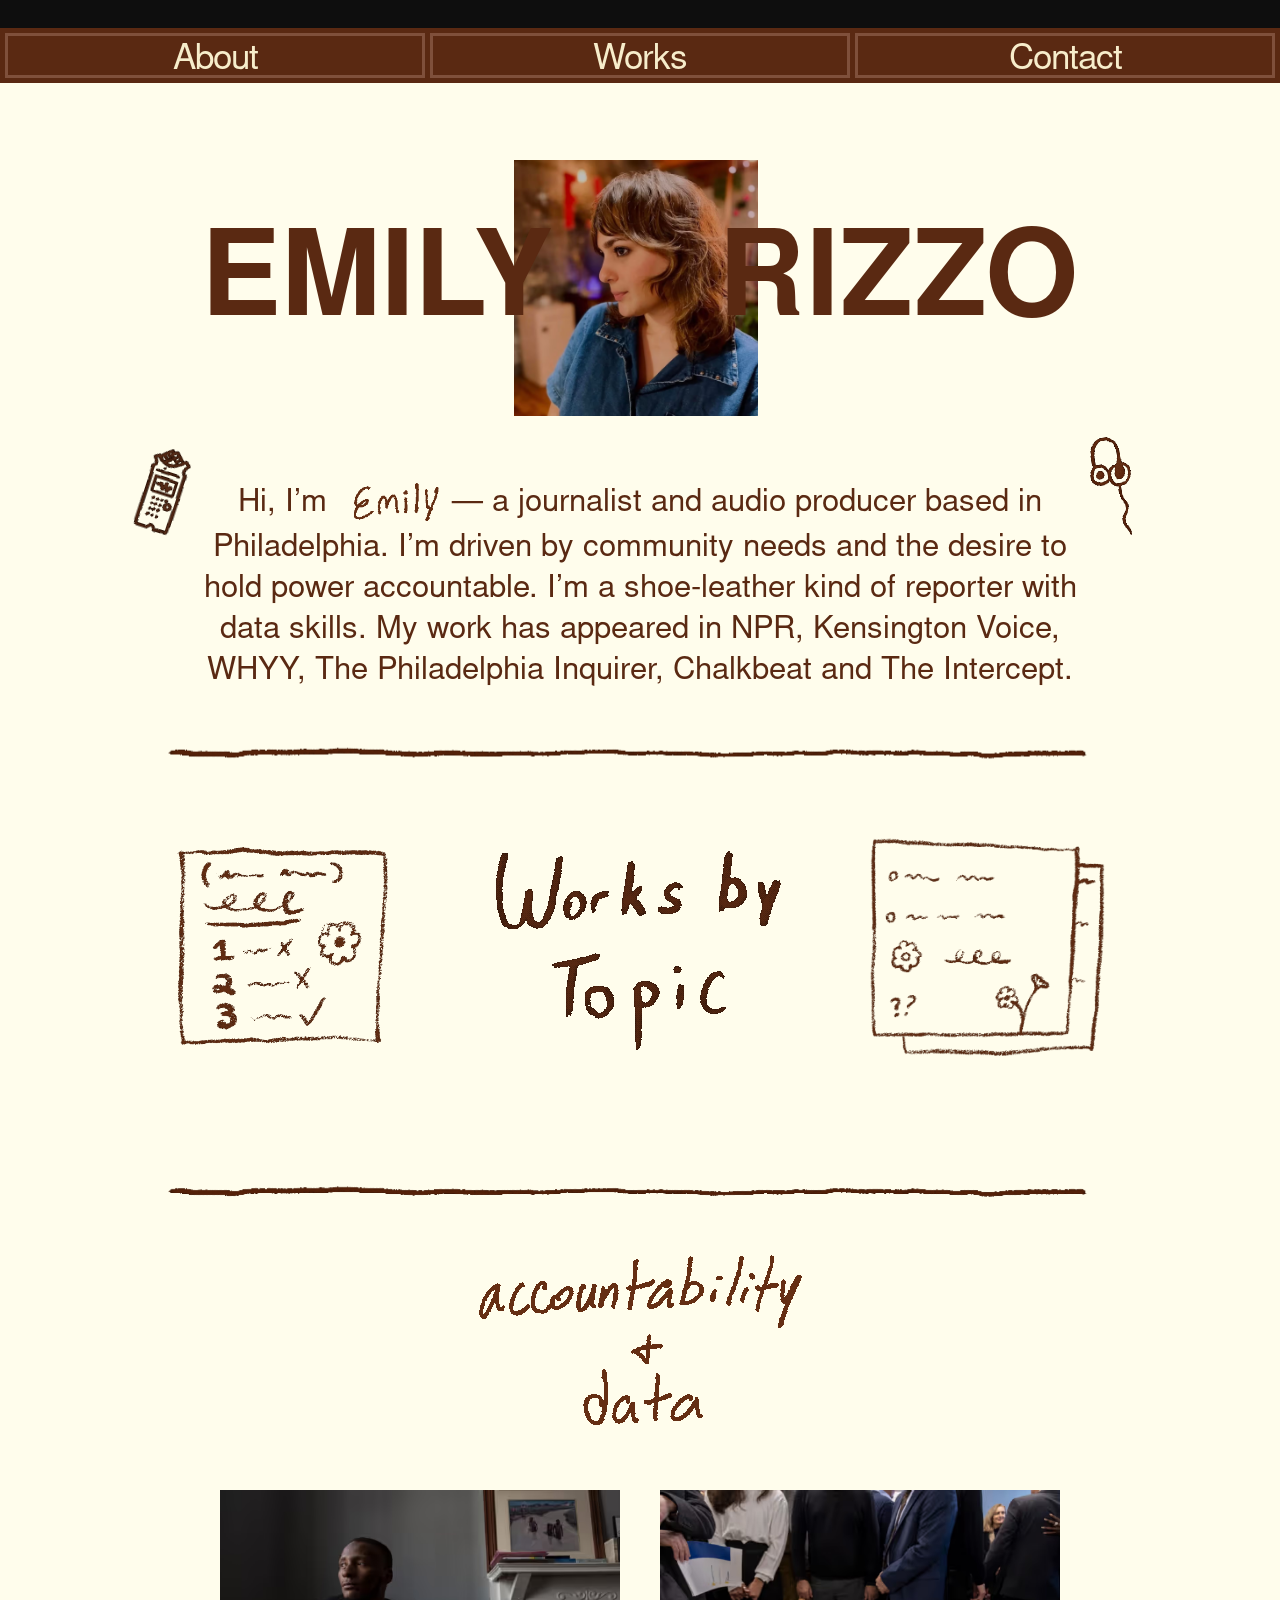
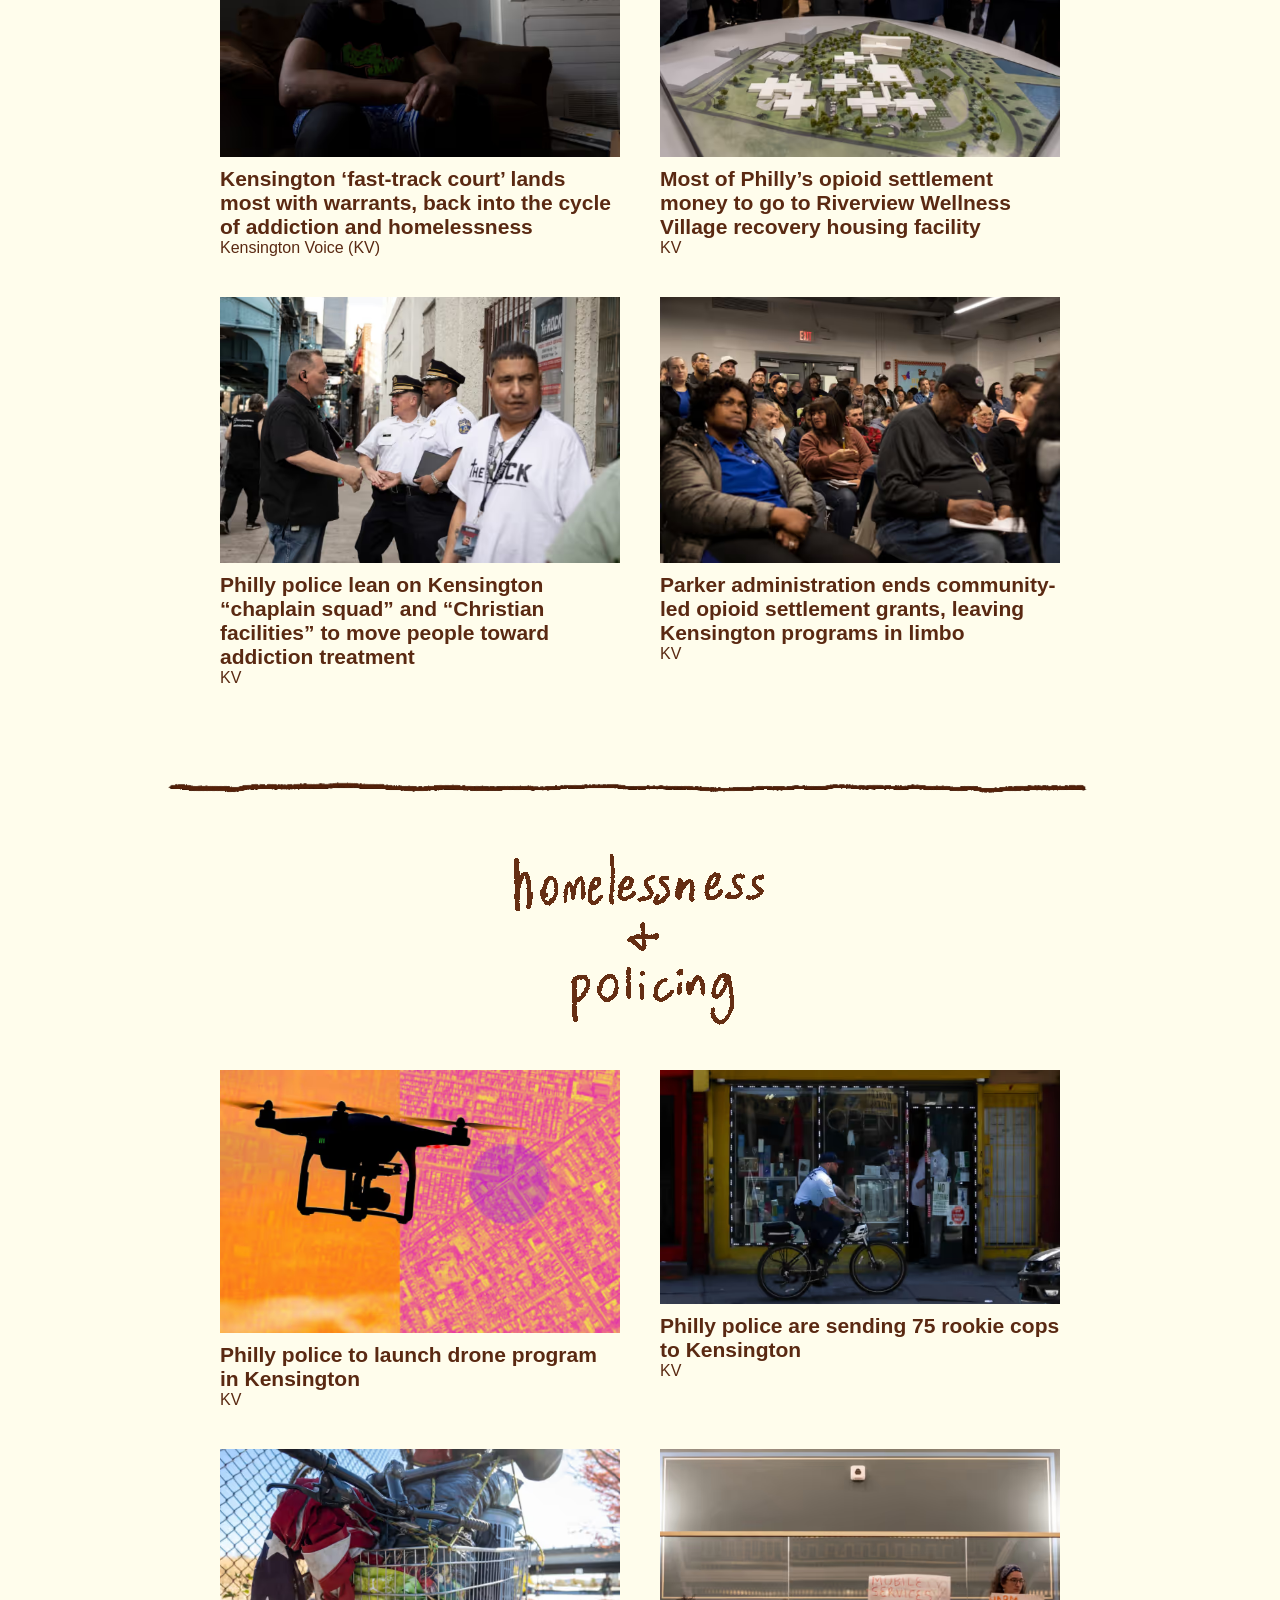
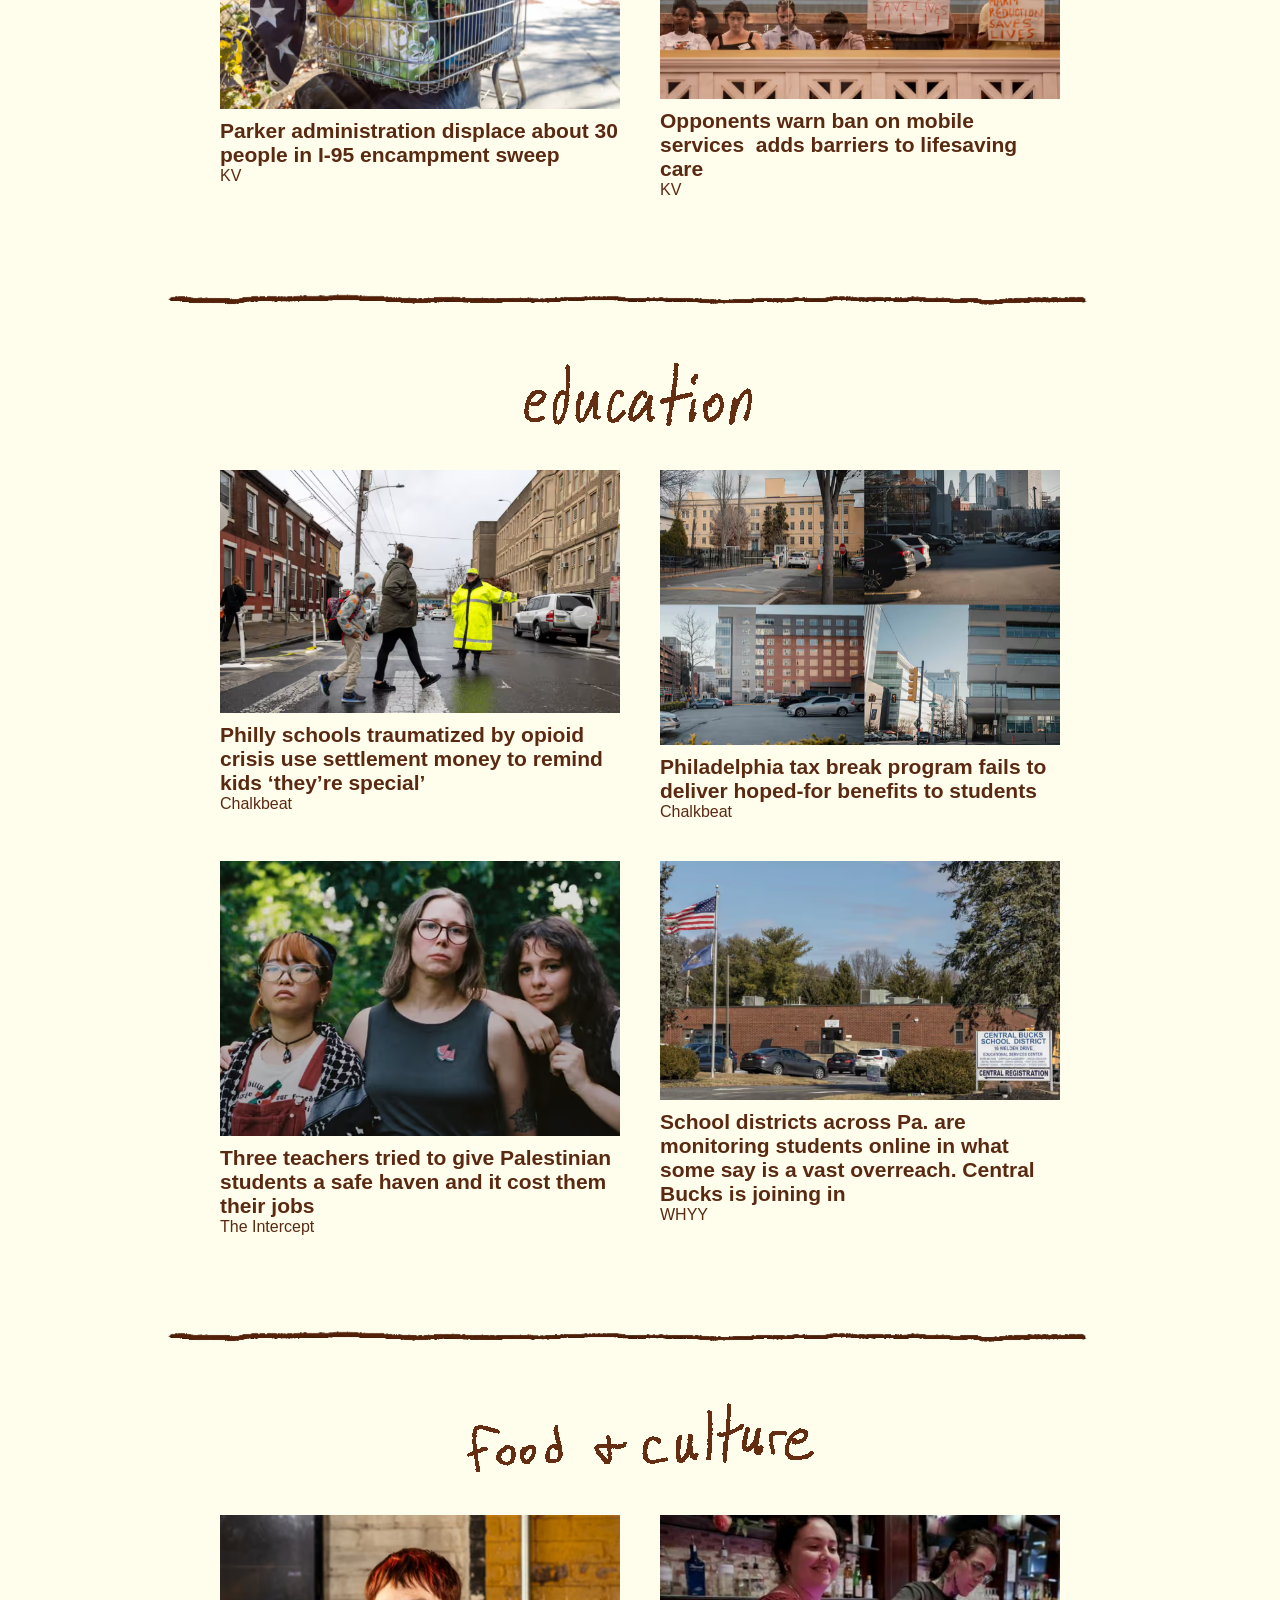
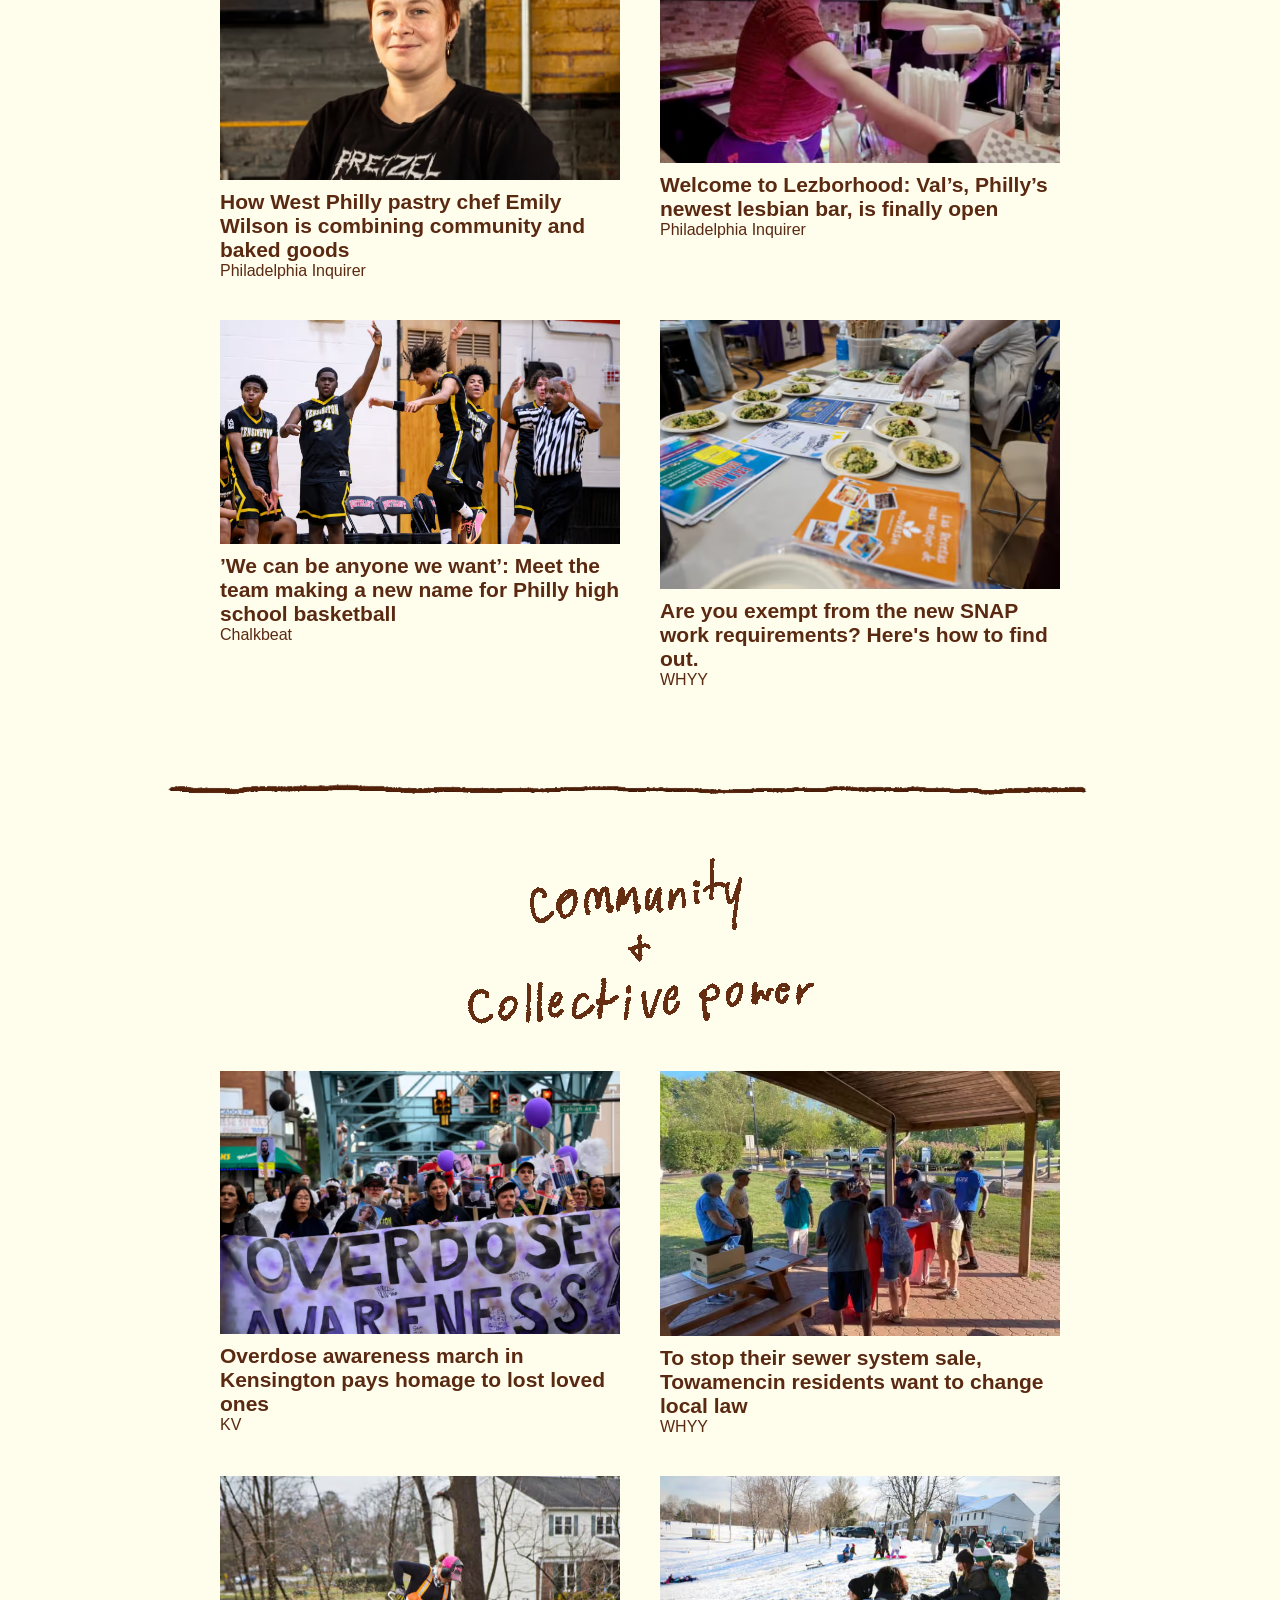
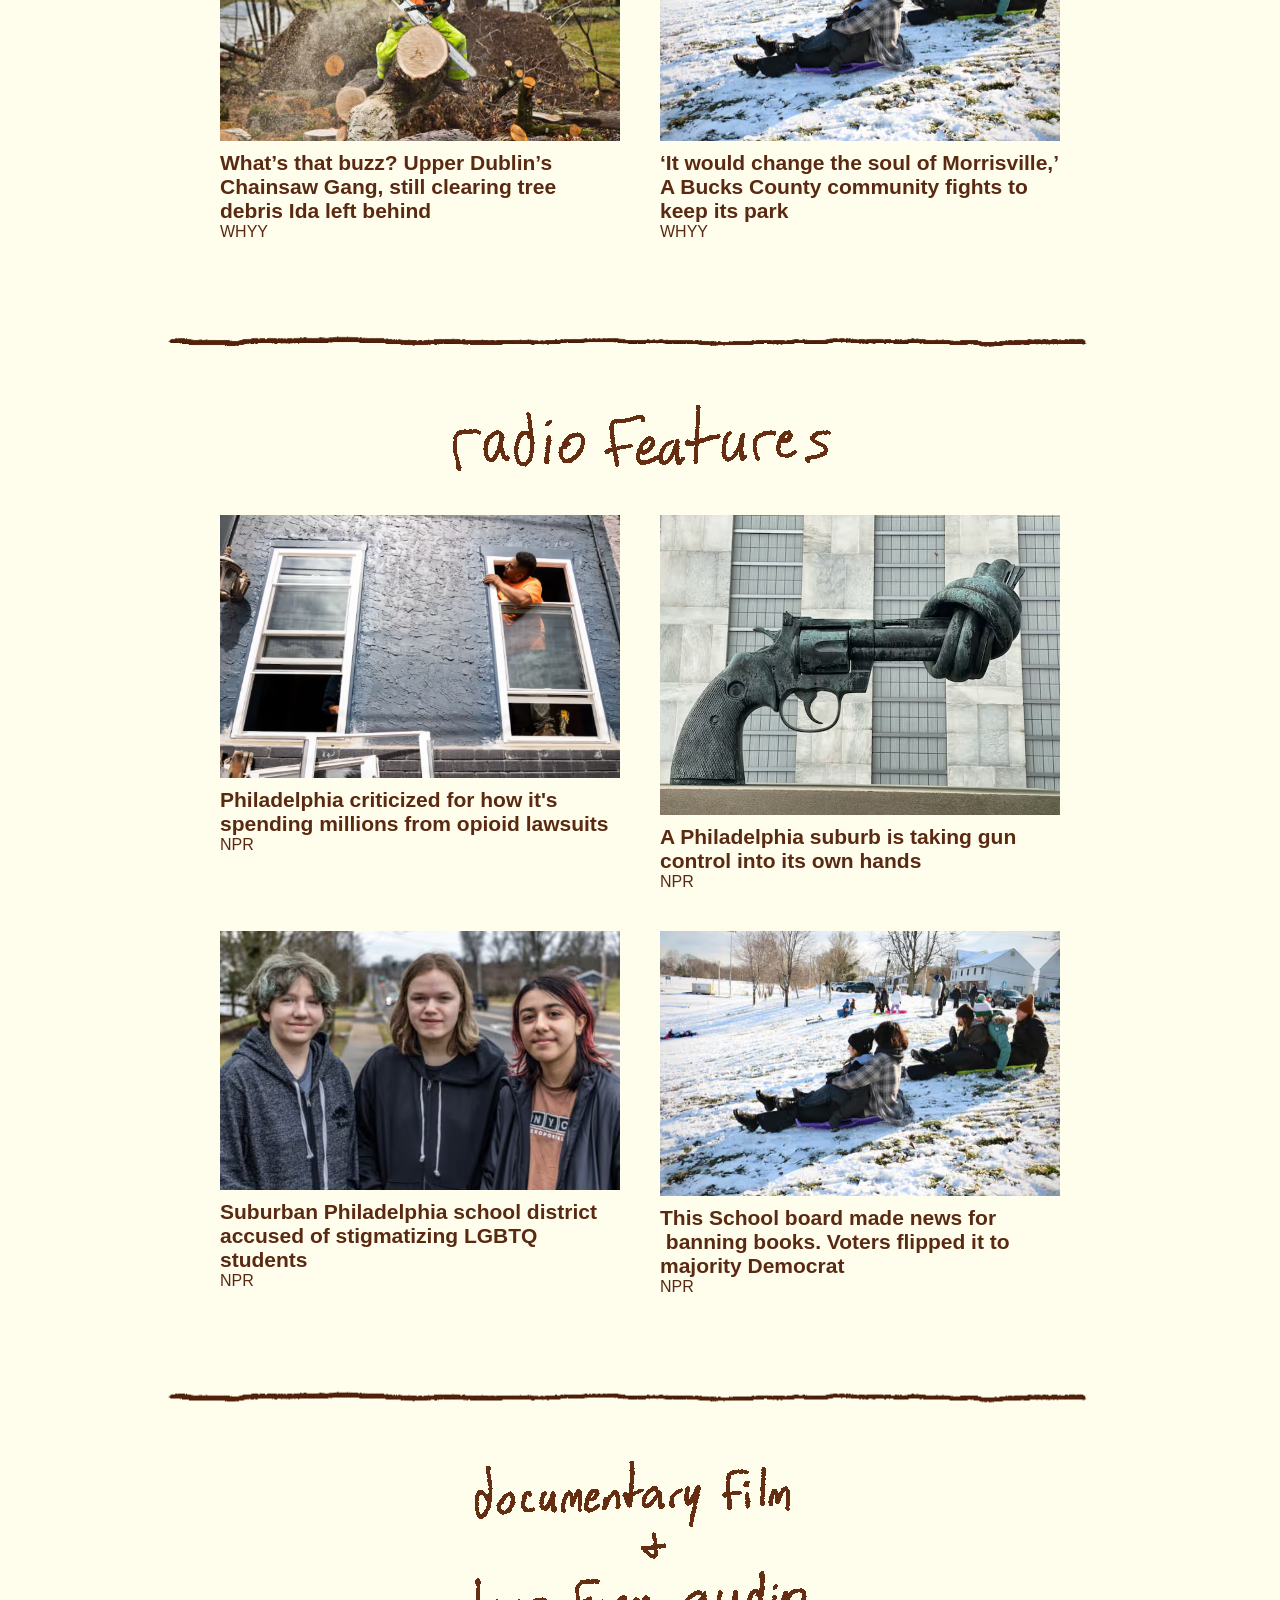
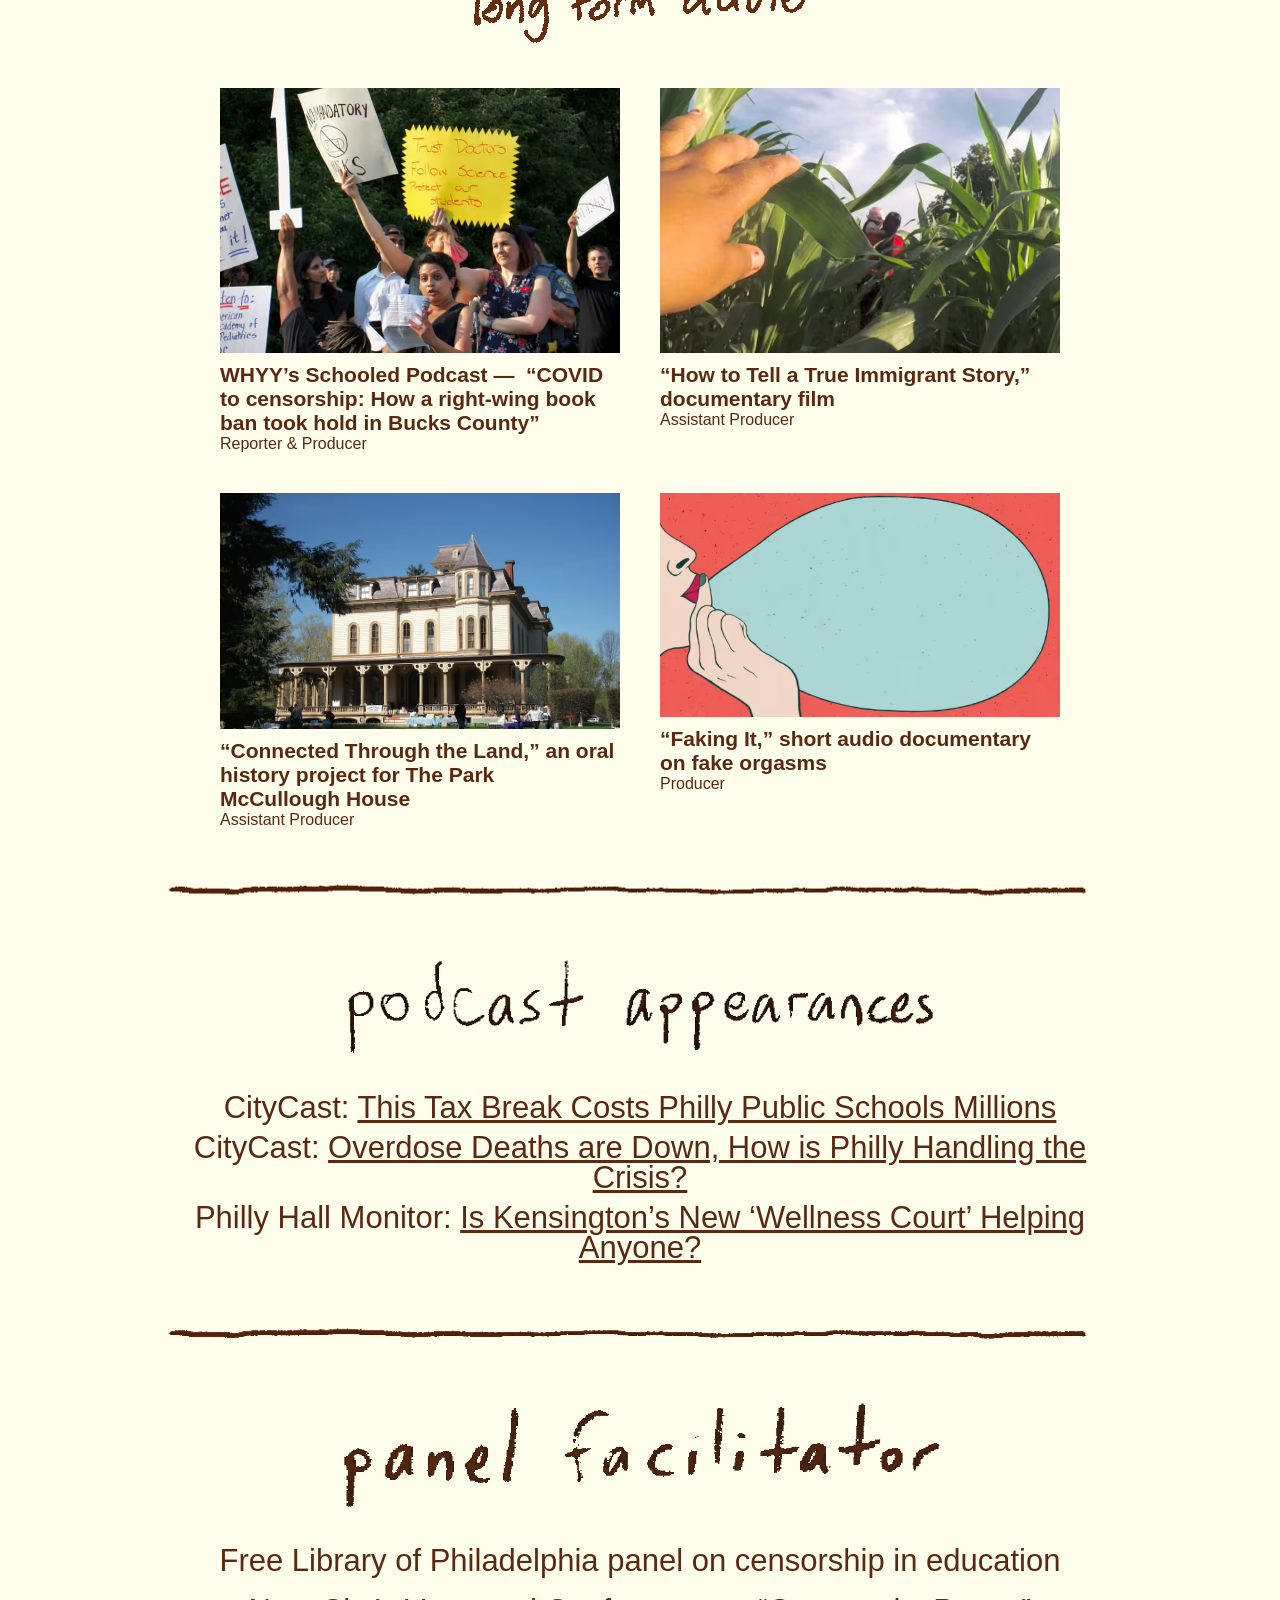
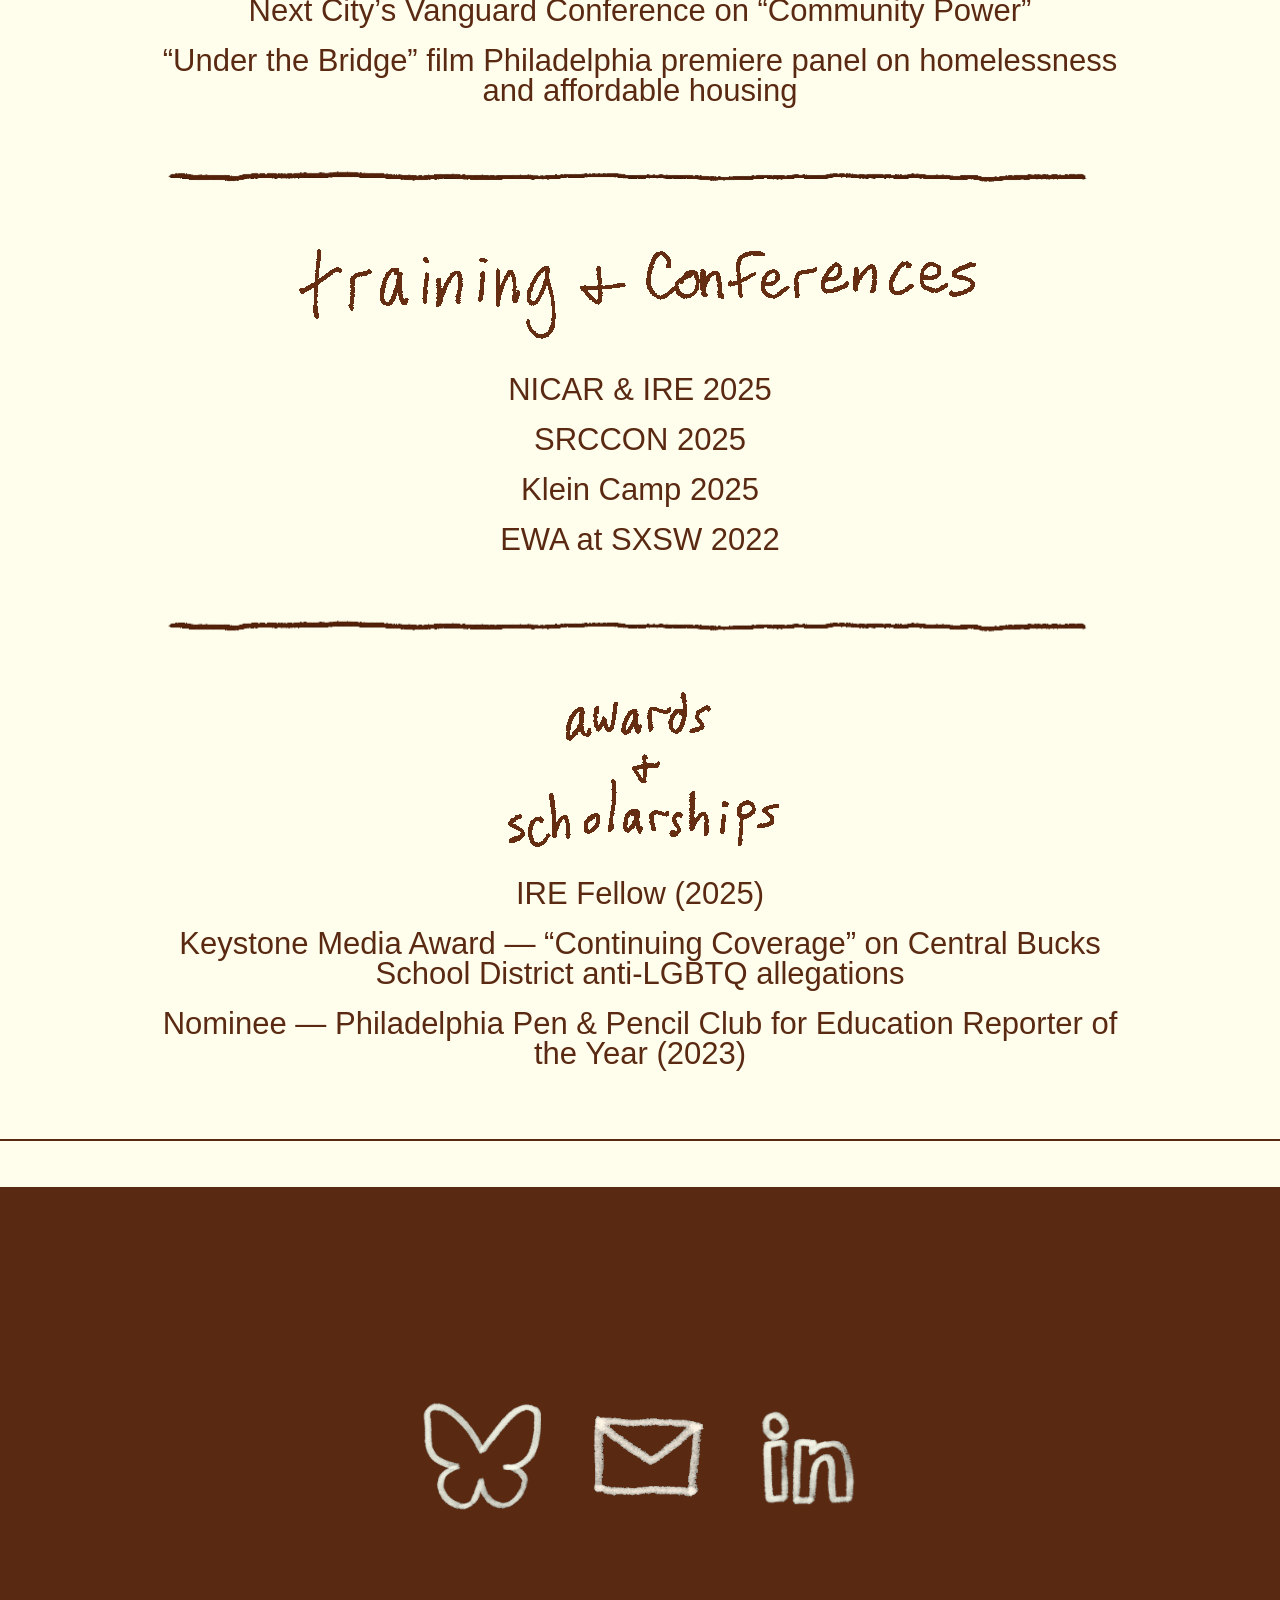
==== index.html @ cf7b382c "Initial upload" ====
<!DOCTYPE html><!--  This site was created in Webflow. https://webflow.com  --><!--  Last Published: Wed Apr 22 2026 16:28:18 GMT+0000 (Coordinated Universal Time)  -->
<html data-wf-page="69d658fc8be49a40f64c001b" data-wf-site="69b9a6070962363e7c2c2811">
<head>
  <meta charset="utf-8">
  <title>Emily Rizzo | Journalist &amp; Audio Producer</title>
  <meta content="Hi, I’m Emily Rizzo, a journalist and audio producer based in Philadelphia. I’m driven by community needs and the desire to hold power accountable. I’m a shoe-leather kind of reporter with data skills. My work has appeared in NPR, Kensington Voice, WHYY, The Philadelphia Inquirer, Chalkbeat and The Intercept." name="description">
  <meta content="Emily Rizzo | Journalist &amp; Audio Producer" property="og:title">
  <meta content="Hi, I’m Emily Rizzo, a journalist and audio producer based in Philadelphia. I’m driven by community needs and the desire to hold power accountable. I’m a shoe-leather kind of reporter with data skills. My work has appeared in NPR, Kensington Voice, WHYY, The Philadelphia Inquirer, Chalkbeat and The Intercept." property="og:description">
  <meta content="https://cdn.prod.website-files.com/69b9a6070962363e7c2c2811/69cc3645fc4946c5dfc3291e_emrizzo-ogimg.jpg" property="og:image">
  <meta content="Emily Rizzo | Journalist &amp; Audio Producer" property="twitter:title">
  <meta content="Hi, I’m Emily Rizzo, a journalist and audio producer based in Philadelphia. I’m driven by community needs and the desire to hold power accountable. I’m a shoe-leather kind of reporter with data skills. My work has appeared in NPR, Kensington Voice, WHYY, The Philadelphia Inquirer, Chalkbeat and The Intercept." property="twitter:description">
  <meta property="og:type" content="website">
  <meta content="summary_large_image" name="twitter:card">
  <meta content="width=device-width, initial-scale=1" name="viewport">
  <meta content="Webflow" name="generator">
  <link href="css/normalize.css" rel="stylesheet" type="text/css">
  <link href="css/webflow.css" rel="stylesheet" type="text/css">
  <link href="css/emily-rizzo-portfolio.webflow.css" rel="stylesheet" type="text/css">
  <style>html.w-mod-js:not(.w-mod-ix3) :is(.inner-track, .text-and-star) {visibility: hidden !important;}</style>
  <script type="text/javascript">!function(o,c){var n=c.documentElement,t=" w-mod-";n.className+=t+"js",("ontouchstart"in o||o.DocumentTouch&&c instanceof DocumentTouch)&&(n.className+=t+"touch")}(window,document);</script>
  <link href="images/favicon.ico" rel="shortcut icon" type="image/x-icon">
  <link href="images/webclip.png" rel="apple-touch-icon">
</head>
<body class="body">
  <div class="page-wrapper">
    <div class="navbar">
      <div class="ticker-track">
        <div class="inner-track">
          <div class="ticker-text">AUDIO  | WEB | DOCUMENTARY FILM | AUDIO  | WEB | DOCUMENTARY FILM | AUDIO | WEB | DOCUMENTARY FILM | AUDIO | WEB | DOCUMENTARY FILM | AUDIO  | WEB | DOCUMENTARY FILM | AUDIO | WEB | DOCUMENTARY FILM | </div>
          <div class="ticker-text">AUDIO  | WEB | DOCUMENTARY FILM | AUDIO  | WEB | DOCUMENTARY FILM | AUDIO | WEB | DOCUMENTARY FILM | AUDIO | WEB | DOCUMENTARY FILM | AUDIO  | WEB | DOCUMENTARY FILM | AUDIO | WEB | DOCUMENTARY FILM | </div>
          <div class="ticker-text">AUDIO  | WEB | DOCUMENTARY FILM | AUDIO  | WEB | DOCUMENTARY FILM | AUDIO | WEB | DOCUMENTARY FILM | AUDIO | WEB | DOCUMENTARY FILM | AUDIO  | WEB | DOCUMENTARY FILM | AUDIO | WEB | DOCUMENTARY FILM | </div>
        </div>
      </div>
      <div class="menu-selections">
        <a href="#about" class="menu-item w-inline-block">
          <div class="text-block">About</div>
        </a>
        <a href="#works" class="menu-item w-inline-block">
          <div class="text-block">Works</div>
        </a>
        <a href="#contact" class="menu-item w-inline-block">
          <div class="text-block">Contact</div>
        </a>
      </div>
    </div>
    <div id="about" class="hero">
      <div class="hero-container">
        <div class="hero-text">EMILY</div><img src="images/Emily-rizzo.avif" loading="lazy" sizes="100vw" srcset="images/Emily-rizzo.avif 500w, images/Emily-rizzo.avif 1112w" alt="" class="image">
        <div class="hero-text">RIZZO</div>
      </div>
      <div class="about-emily">
        <div class="about-hero-container"><img src="images/recorder-gif.gif" loading="lazy" alt="" class="image-2"><img src="images/about-me-crop-.gif" loading="lazy" alt="" class="image-3"><img src="images/IMG_2014-2.gif" loading="lazy" alt="" class="image-4"></div><img src="images/recorder-gif_1.gif" loading="lazy" alt="" class="image-28"><img src="images/headphone-gif.gif" loading="lazy" alt="" class="image-29">
        <div class="about-body">Hi, I’m <span class="text-span">Emilyo</span> — a journalist and audio producer based in Philadelphia. I’m driven by community needs and the desire to hold power accountable. I’m a shoe-leather kind of reporter with data skills. My work has appeared in NPR, Kensington Voice, WHYY, The Philadelphia Inquirer, Chalkbeat and The Intercept. </div><img src="images/animated-divider.gif" loading="lazy" alt="" class="animated-divider">
      </div>
    </div>
    <div class="works-section">
      <div class="works-by-topic-container">
        <div id="works" class="works-header"><img src="images/stickies-crop.gif" loading="lazy" alt="" class="image-7"><img src="images/works-by-topic.gif" loading="lazy" alt="" class="image-20"><img src="images/stickies2-crop.gif" loading="lazy" alt="" class="image-8"></div>
        <div class="topic">
          <div class="works"><img src="images/animated-divider.gif" loading="lazy" alt="" class="animated-divider _2"><img src="images/Accountability-data-crop.gif" loading="lazy" alt="" class="image-21">
            <div class="works-container">
              <div class="work"><img src="images/Screenshot-2026-03-30-at-11.30.48-AM.avif" loading="lazy" alt="" class="image-12">
                <div class="title">
                  <a href="https://www.kensingtonvoice.com/new-fast-track-court-for-kensington-lands-most-with-warrants-back-into-the-cycle-of-addiction-and-homelessness/" target="_blank" class="link-4">Kensington ‘fast-track court’ lands most with warrants, back into the cycle of addiction and homelessness</a>
                </div>
                <div class="outlet">Kensington Voice (KV)</div>
              </div>
              <div class="work"><img src="images/Screenshot-2026-03-30-at-11.30.40-AM.avif" loading="lazy" alt="" class="image-13">
                <div class="title">
                  <a href="https://www.kensingtonvoice.com/philly-opioid-settlement-riverview-wellness-village/" class="link-4">Most of Philly’s opioid settlement money to go to Riverview Wellness Village recovery housing facility</a>
                </div>
                <div class="outlet">KV</div>
              </div>
              <div class="work"><img src="images/Screenshot-2026-03-30-at-11.30.35-AM.avif" loading="lazy" alt="" class="image-14">
                <div class="title">
                  <a href="https://www.kensingtonvoice.com/philly-police-lean-on-kensington-chaplain-squad-and-christian-facilities-to-move-people-toward-addiction-treatment/" target="_blank" class="link-4">Philly police lean on Kensington “chaplain squad” and “Christian facilities” to move people toward addiction treatment</a>
                </div>
                <div class="outlet">KV</div>
              </div>
              <div class="work"><img src="images/Screenshot-2026-03-30-at-11.30.27-AM.avif" loading="lazy" alt="" class="image-15">
                <div class="title">
                  <a href="https://www.kensingtonvoice.com/parker-administration-ends-kensington-opioid-grant-program/" target="_blank" class="link-4">Parker administration ends community-led opioid settlement grants, leaving Kensington programs in limbo</a>
                </div>
                <div class="outlet">KV</div>
              </div>
            </div>
          </div>
        </div>
        <div class="topic">
          <div class="works"><img src="images/animated-divider.gif" loading="lazy" alt="" class="animated-divider"><img src="images/homelessness-crop.gif" loading="lazy" alt="" class="image-22">
            <div class="works-container">
              <div class="work"><img src="images/Screenshot-2026-03-30-at-11.30.59-AM.avif" loading="lazy" alt="" class="image-12">
                <div class="title">
                  <a href="https://www.kensingtonvoice.com/philly-police-launching-drone-program-kensington-with-cameras-that-fly-beyond-line-of-sight/" target="_blank" class="link-4">Philly police to launch drone program in Kensington</a>
                </div>
                <div class="outlet">KV</div>
              </div>
              <div class="work"><img src="images/Screenshot-2026-03-30-at-11.31.13-AM.avif" loading="lazy" alt="" class="image-13">
                <div class="title">
                  <a href="https://www.kensingtonvoice.com/philly-police-are-sending-78-rookie-cops-to-kensington-starting-june-18-were-going-to-be-pushing-the-crowds/" target="_blank" class="link-4">Philly police are sending 75 rookie cops to Kensington</a>
                </div>
                <div class="outlet">KV</div>
              </div>
              <div class="work"><img src="images/Screenshot-2026-03-30-at-11.31.24-AM.avif" loading="lazy" alt="" class="image-14">
                <div class="title">
                  <a href="https://www.kensingtonvoice.com/new-fast-track-court-for-kensington-lands-most-with-warrants-back-into-the-cycle-of-addiction-and-homelessness/" class="link-4">Parker administration displace about 30 people in I-95 encampment sweep</a>
                </div>
                <div class="outlet">KV</div>
              </div>
              <div class="work"><img src="images/Screenshot-2026-03-30-at-11.31.42-AM.avif" loading="lazy" alt="" class="image-16">
                <div class="title">
                  <a href="https://www.kensingtonvoice.com/as-kensington-mobile-service-vote-approaches-opponents-warn-ban-adds-barriers-to-lifesaving-care/" class="link-4">Opponents warn ban on mobile services  adds barriers to lifesaving care</a>
                </div>
                <div class="outlet">KV</div>
              </div>
            </div>
          </div>
        </div>
        <div class="topic">
          <div class="works"><img src="images/animated-divider.gif" loading="lazy" alt="" class="animated-divider"><img src="images/education-crop.gif" loading="lazy" alt="" class="image-23">
            <div class="works-container">
              <div class="work"><img src="images/Screenshot-2026-03-30-at-11.32.11-AM.avif" loading="lazy" alt="" class="image-13">
                <div class="title">
                  <a href="https://www.chalkbeat.org/philadelphia/2024/12/05/schools-use-opioid-settlement-money-to-create-safe-spaces-for-students/" target="_blank" class="link-4">Philly schools traumatized by opioid crisis use settlement money to remind kids ‘they’re special’</a>
                </div>
                <div class="outlet">Chalkbeat</div>
              </div>
              <div class="work"><img src="images/Screenshot-2026-03-30-at-12.43.29-PM.avif" loading="lazy" alt="" class="image-15">
                <div class="title">
                  <a href="https://www.chalkbeat.org/philadelphia/2024/02/01/philadelphia-schools-tax-break-impact-on-students-career/" target="_blank" class="link-4">Philadelphia tax break program fails to deliver hoped-for benefits to students</a>
                </div>
                <div class="outlet">Chalkbeat</div>
              </div>
              <div class="work"><img src="images/Screenshot-2026-03-30-at-12.44.34-PM.avif" loading="lazy" alt="" class="image-16">
                <div class="title">
                  <a href="https://theintercept.com/2024/12/03/philadelphia-school-district-palestine/" target="_blank" class="link-4">Three teachers tried to give Palestinian students a safe haven and it cost them their jobs</a>
                </div>
                <div class="outlet">The Intercept</div>
              </div>
              <div class="work"><img src="images/muni-building.avif" loading="lazy" sizes="(max-width: 716px) 100vw, 716px" srcset="images/muni-building.avif 500w, images/muni-building.avif 716w" alt="" class="image-16">
                <div class="title">
                  <a href="https://whyy.org/articles/central-bucks-school-district-goguardian-student-surveillance/" target="_blank" class="link-4">School districts across Pa. are monitoring students online in what some say is a vast overreach. Central Bucks is joining in</a>
                </div>
                <div class="outlet">WHYY</div>
              </div>
            </div>
          </div>
        </div>
        <div class="topic">
          <div class="works"><img src="images/animated-divider.gif" loading="lazy" alt="" class="animated-divider"><img src="images/foodnculture.gif" loading="lazy" alt="" class="image-24">
            <div class="works-container">
              <div class="work"><img src="images/emwilson.avif" loading="lazy" alt="" class="image-12">
                <div class="title">
                  <a href="https://www.inquirer.com/food/emily-wilson-west-philadelphia-pastry-chef-20240821.html" target="_blank" class="link-4">How West Philly pastry chef Emily Wilson is combining community and baked goods</a>
                </div>
                <div class="outlet">Philadelphia Inquirer</div>
              </div>
              <div class="work"><img src="images/vals-pic.avif" loading="lazy" alt="" class="image-13">
                <div class="title">
                  <a href="https://www.inquirer.com/food/vals-lesbian-bar-philadelphia-20260320.html" target="_blank" class="link-4">Welcome to Lezborhood: Val’s, Philly’s newest lesbian bar, is finally open</a>
                </div>
                <div class="outlet">Philadelphia Inquirer</div>
              </div>
              <div class="work"><img src="images/basketball-philly.avif" loading="lazy" sizes="100vw" srcset="images/basketball-philly.avif 500w, images/basketball-philly.avif 762w" alt="" class="image-14">
                <div class="title">
                  <a href="https://www.chalkbeat.org/philadelphia/2026/02/20/high-school-basketball-team-changing-the-game-for-kensington/" target="_blank" class="link-4">’We can be anyone we want’: Meet the team making a new name for Philly high school basketball</a>
                </div>
                <div class="outlet">Chalkbeat</div>
              </div>
              <div class="work"><img src="images/snap-reqs.avif" loading="lazy" alt="" class="image-15">
                <div class="title">
                  <a href="https://www.kensingtonvoice.com/are-you-exempt-from-the-new-snap-work-requirements-heres-how-to-find-out/" target="_blank" class="link-4">Are you exempt from the new SNAP work requirements? Here&#x27;s how to find out.</a>
                </div>
                <div class="outlet">WHYY</div>
              </div>
            </div>
          </div>
        </div>
        <div class="topic">
          <div class="works"><img src="images/animated-divider.gif" loading="lazy" alt="" class="animated-divider"><img src="images/collective-power.gif" loading="lazy" alt="" class="image-25">
            <div class="works-container">
              <div class="work"><img src="images/od-walk.avif" loading="lazy" alt="" class="image-12">
                <div class="title">
                  <a href="https://www.npr.org/2023/08/19/1194846084/a-philadelphia-suburb-is-taking-gun-control-into-its-own-hands" target="_blank" class="link-4">Overdose awareness march in Kensington pays homage to lost loved ones</a>
                </div>
                <div class="outlet">KV</div>
              </div>
              <div class="work"><img src="images/group-outside.avif" loading="lazy" alt="" class="image-13">
                <div class="title">
                  <a href="https://whyy.org/articles/towamencin-residents-home-rule-charter-sewer-system-sale/" target="_blank" class="link-4">To stop their sewer system sale, Towamencin residents want to change local law</a>
                </div>
                <div class="outlet">WHYY</div>
              </div>
              <div class="work"><img src="images/chaingang.avif" loading="lazy" alt="" class="image-14">
                <div class="title">
                  <a href="https://whyy.org/articles/whats-that-buzz-upper-dublins-chainsaw-gang-still-clearing-tree-debris-ida-left-behind/" target="_blank" class="link-4">What’s that buzz? Upper Dublin’s Chainsaw Gang, still clearing tree debris Ida left behind</a>
                </div>
                <div class="outlet">WHYY</div>
              </div>
              <div class="work"><img src="images/sledding.avif" loading="lazy" sizes="100vw" srcset="images/sledding.avif 500w, images/sledding.avif 717w" alt="" class="image-16">
                <div class="title">
                  <a href="https://whyy.org/articles/it-would-change-the-soul-of-morrisville-a-bucks-county-community-fights-to-keep-its-park/" target="_blank" class="link-4">‘It would change the soul of Morrisville,’ A Bucks County community fights to keep its park</a>
                </div>
                <div class="outlet">WHYY</div>
              </div>
            </div>
          </div>
        </div>
        <div class="topic">
          <div class="works"><img src="images/animated-divider.gif" loading="lazy" alt="" class="animated-divider"><img src="images/cropped-radio-features.gif" loading="lazy" alt="" class="image-27">
            <div class="works-container">
              <div class="work"><img src="images/Screenshot-2026-03-30-at-11.30.17-AM.avif" loading="lazy" alt="" class="image-12">
                <div class="title">
                  <a href="https://www.npr.org/sections/shots-health-news/2024/11/18/nx-s1-5192942/philadelphia-kensington-drug-settlement-funds-pharma-million-from-opioid-lawsuits" target="_blank" class="link-4">Philadelphia criticized for how it&#x27;s spending millions from opioid lawsuits</a>
                </div>
                <div class="outlet">NPR</div>
              </div>
              <div class="work"><img src="images/revolver-control.avif" loading="lazy" alt="" class="image-13">
                <div class="title">
                  <a href="https://whyy.org/articles/towamencin-residents-home-rule-charter-sewer-system-sale/" target="_blank" class="link-4">A Philadelphia suburb is taking gun control into its own hands</a>
                </div>
                <div class="outlet">NPR</div>
              </div>
              <div class="work"><img src="images/lgbtq-teens-crop.avif" loading="lazy" alt="" class="image-14">
                <div class="title">
                  <a href="https://whyy.org/articles/whats-that-buzz-upper-dublins-chainsaw-gang-still-clearing-tree-debris-ida-left-behind/" target="_blank" class="link-4">Suburban Philadelphia school district accused of stigmatizing LGBTQ students</a>
                </div>
                <div class="outlet">NPR</div>
              </div>
              <div class="work"><img src="images/sledding.avif" loading="lazy" sizes="(max-width: 717px) 100vw, 717px" srcset="images/sledding.avif 500w, images/sledding.avif 717w" alt="" class="image-16">
                <div class="title">
                  <a href="https://whyy.org/articles/it-would-change-the-soul-of-morrisville-a-bucks-county-community-fights-to-keep-its-park/" target="_blank" class="link-4">This School board made news for  banning books. Voters flipped it to majority Democrat</a>
                </div>
                <div class="outlet">NPR</div>
              </div>
            </div>
          </div>
        </div>
        <div class="topic">
          <div class="works"><img src="images/animated-divider.gif" loading="lazy" alt="" class="animated-divider"><img src="images/documentary-gif.gif" loading="lazy" alt="" class="image-26">
            <div class="works-container">
              <div class="work"><img src="images/protest.avif" loading="lazy" alt="" class="image-12">
                <div class="title">
                  <a href="https://whyy.org/episodes/schooled-from-covid-to-censorship-bucks-county/" target="_blank" class="link-4">WHYY’s Schooled Podcast —  “COVID to censorship: How a right-wing book ban took hold in Bucks County”<br></a>
                </div>
                <div class="outlet">Reporter &amp; Producer</div>
              </div>
              <div class="work"><img src="images/immigrant-story.avif" loading="lazy" alt="" class="image-13">
                <div class="title">
                  <a href="https://participatorymedia.redlizardmedia.com/how-to-tell-a-true-immigrant-story-vr-ethics-immigration-with-aggie-ebrahimi-bazaz/" target="_blank" class="link-4">“How to Tell a True Immigrant Story,” documentary film</a>
                </div>
                <div class="outlet">Assistant Producer</div>
              </div>
              <div class="work"><img src="images/ParkMcCulloughHouse.avif" loading="lazy" sizes="100vw" srcset="images/ParkMcCulloughHouse.avif 500w, images/ParkMcCulloughHouse.avif 897w" alt="" class="image-14">
                <div class="title">
                  <a href="https://www.kensingtonvoice.com/new-fast-track-court-for-kensington-lands-most-with-warrants-back-into-the-cycle-of-addiction-and-homelessness/" class="link-4">“Connected Through the Land,” an oral history project for The Park McCullough House</a>
                </div>
                <div class="outlet">Assistant Producer</div>
              </div>
              <div class="work"><img src="images/faking-it-balloon.avif" loading="lazy" alt="" class="image-15">
                <div class="title">
                  <a href="https://soundcloud.com/emily-rizzo-659593274/faking-it-5th-draft/s-YwZkynKbfWN?si=c5864ee87ea14ca29792a136d5960108&amp;utm_source=clipboard&amp;utm_medium=text&amp;utm_campaign=social_sharing" target="_blank" class="link-4">“Faking It,” short audio documentary on fake orgasms</a>
                </div>
                <div class="outlet">Producer</div>
              </div>
            </div>
          </div>
        </div>
      </div>
    </div>
    <div class="about-section"><img src="images/animated-divider.gif" loading="lazy" alt="" class="animated-divider">
      <div class="podcast-appearances"><img src="images/podcast-appearances-Crop.gif" loading="lazy" alt="" class="image-6">
        <div class="div-block">
          <div class="text-block-2">CityCast: <a href="https://philly.citycast.fm/podcasts/this-tax-break-costs-philly-public-schools-millions" class="link">This Tax Break Costs Philly Public Schools Millions</a>
          </div>
          <div class="text-block-2">CityCast: <a href="https://open.spotify.com/episode/4tGC8ECJjNpznYtmAQEqq3#:~:text=We%20learned%20this%20week%20that,get%20people%20into%20treatment%20immediately." class="link-2">Overdose Deaths are Down, How is Philly Handling the Crisis?</a>
          </div>
          <div class="text-block-2">Philly Hall Monitor: <a href="https://hallmonitor.org/is-kensingtons-new-wellness-court-helping-anyone/" class="link-3">Is Kensington’s New ‘Wellness Court’ Helping Anyone? </a>
          </div>
        </div>
      </div><img src="images/animated-divider.gif" loading="lazy" alt="" class="animated-divider">
      <div class="panel-facilitator"><img src="images/Untitled_Artwork18-ezgif.com-crop.gif" loading="lazy" alt="" class="image-5">
        <div class="text-block-2">Free Library of Philadelphia panel on censorship in education</div>
        <div class="text-block-2">Next City’s Vanguard Conference on “Community Power”</div>
        <div class="text-block-2">“Under the Bridge” film Philadelphia premiere panel on homelessness and affordable housing</div>
      </div><img src="images/animated-divider.gif" loading="lazy" alt="" class="animated-divider">
      <div class="conferences"><img src="images/conferences.gif" loading="lazy" alt="" class="image-11">
        <div class="text-block-2">NICAR &amp; IRE 2025</div>
        <div class="text-block-2">SRCCON 2025 </div>
        <div class="text-block-2">Klein Camp 2025</div>
        <div class="text-block-2">EWA at SXSW 2022</div>
      </div><img src="images/animated-divider.gif" loading="lazy" alt="" class="animated-divider">
      <div class="awards"><img src="images/awardnscholarships.gif" loading="lazy" alt="" class="image-10">
        <div class="text-block-2">IRE Fellow (2025) </div>
        <div class="text-block-2">Keystone Media Award — “Continuing Coverage” on Central Bucks School District anti-LGBTQ allegations</div>
        <div class="text-block-2">Nominee — Philadelphia Pen &amp; Pencil Club for Education Reporter of the Year (2023)</div>
      </div>
    </div>
    <div class="footer">
      <div id="contact" class="topic-header-track">
        <div class="text-and-star">
          <div class="text-block-3">contact me</div><img src="images/sketch-star.gif" loading="lazy" alt="" class="image-9">
          <div class="text-block-3">contact me</div><img src="images/sketch-star.gif" loading="lazy" alt="" class="image-9">
          <div class="text-block-3">contact me</div><img src="images/sketch-star.gif" loading="lazy" alt="" class="image-9">
          <div class="text-block-3">contact me</div><img src="images/sketch-star.gif" loading="lazy" alt="" class="image-9">
          <div class="text-block-3">contact me</div><img src="images/sketch-star.gif" loading="lazy" alt="" class="image-9">
          <div class="text-block-3">contact me</div><img src="images/sketch-star.gif" loading="lazy" alt="" class="image-9">
          <div class="text-block-3">contact me</div><img src="images/sketch-star.gif" loading="lazy" alt="" class="image-9">
          <div class="text-block-3">contact me</div><img src="images/sketch-star.gif" loading="lazy" alt="" class="image-9">
        </div>
      </div>
      <div class="footer-container">
        <div class="contact-icons">
          <a href="https://bsky.app/profile/emilykrizzo.bsky.social" target="_blank" class="w-inline-block"><img src="images/IMG_02483-ezgif.com-crop.gif" loading="lazy" alt="" class="image-17"></a>
          <a href="https://Rizzoemk@gmail.com" target="_blank" class="w-inline-block"><img src="images/email-icon.gif" loading="lazy" alt="" class="image-18"></a>
          <a href="https://www.linkedin.com/in/emilykrizzo" target="_blank" class="w-inline-block"><img src="images/linkedin-icon.gif" loading="lazy" alt="" class="image-19"></a>
        </div>
      </div>
    </div>
  </div>
  <script src="https://d3e54v103j8qbb.cloudfront.net/js/jquery-3.5.1.min.dc5e7f18c8.js?site=69b9a6070962363e7c2c2811" type="text/javascript" integrity="sha256-9/aliU8dGd2tb6OSsuzixeV4y/faTqgFtohetphbbj0=" crossorigin="anonymous"></script>
  <script src="js/webflow.js" type="text/javascript"></script>
  <script src="https://cdn.prod.website-files.com/gsap/3.15.0/gsap.min.js" type="text/javascript"></script>
</body>
</html>
---- css/emily-rizzo-portfolio.webflow.css ----
@font-face {
  font-family: Nimbussanl Reg;
  src: url('../fonts/NimbusSanL-Reg.otf') format("opentype");
  font-weight: 400;
  font-style: normal;
  font-display: swap;
}

@font-face {
  font-family: Nimbussanl Bol;
  src: url('../fonts/NimbusSanL-Bol.otf') format("opentype");
  font-weight: 400;
  font-style: normal;
  font-display: swap;
}

@font-face {
  font-family: Depixelbreit;
  src: url('../fonts/DePixelBreit.otf') format("opentype");
  font-weight: 400;
  font-style: normal;
  font-display: swap;
}

:root {
  --off-white: #fffdec;
  --near-black: #0e0e0e;
  --dark-brown: #5a2912;
  --light-brown: #7f503b;
  --yellow: #f7edcb;
}

.page-wrapper {
  background-color: var(--off-white);
  width: 100vw;
  overflow: hidden;
}

.navbar {
  z-index: 999;
  flex-flow: column;
  display: flex;
  position: fixed;
  inset: 0% 0% auto;
}

.ticker-track {
  background-color: var(--near-black);
  color: #111;
  justify-content: flex-start;
  align-items: center;
  height: 28px;
  display: flex;
}

.menu-selections {
  grid-column-gap: 5px;
  grid-row-gap: 5px;
  background-color: var(--dark-brown);
  justify-content: space-between;
  align-items: stretch;
  padding: 5px;
  display: flex;
}

.menu-item {
  border: 3px solid var(--light-brown);
  flex-flow: column;
  flex: 1;
  justify-content: flex-start;
  align-items: center;
  text-decoration: none;
  display: flex;
}

.menu-item:hover {
  border-color: var(--yellow);
}

.menu-item.w--current:hover {
  background-color: #914b4b;
}

.text-block {
  color: #f7edcb;
  letter-spacing: -1px;
  -webkit-text-stroke-color: var(--yellow);
  padding-top: 10px;
  font-family: Nimbussanl Reg, Arial, sans-serif;
  font-size: 35px;
  line-height: 29px;
}

.ticker-text {
  color: var(--yellow);
  white-space: nowrap;
  font-family: Depixelbreit, Verdana, sans-serif;
  font-size: 10px;
  font-weight: 400;
  line-height: 12px;
}

.hero {
  flex-flow: column;
  justify-content: flex-start;
  align-items: center;
  padding-top: 100px;
  display: flex;
}

.hero-container {
  justify-content: center;
  align-items: center;
  max-width: 900px;
  margin-left: auto;
  margin-right: auto;
  padding-top: 60px;
  padding-bottom: 0;
  display: flex;
}

.hero-text {
  z-index: auto;
  color: var(--dark-brown);
  margin-left: -40px;
  margin-right: -39px;
  font-family: Nimbussanl Bol, Arial, sans-serif;
  font-size: 120px;
  line-height: 129px;
  position: relative;
}

.image {
  width: 244px;
}

.about-section {
  flex-flow: column;
  justify-content: flex-start;
  align-items: center;
  padding-bottom: 60px;
  display: flex;
}

.about-hero-container {
  justify-content: center;
  align-items: center;
  max-width: 1100px;
  height: 300px;
  margin: 0 auto 60px;
  display: none;
}

.image-2 {
  flex: none;
  width: 268px;
  margin-right: -68px;
  display: block;
  transform: rotate(12deg);
}

.image-3 {
  flex: none;
  height: 121px;
  padding-left: 22px;
  display: none;
}

.image-4 {
  flex: none;
  display: block;
}

.about-body {
  max-width: 900px;
  color: var(--dark-brown);
  text-align: center;
  margin-top: 60px;
  margin-left: auto;
  margin-right: auto;
  font-family: Nimbussanl Reg, Arial, sans-serif;
  font-size: 31px;
  line-height: 41px;
}

.text-span {
  color: #3330;
  background-image: url('../images/emily-gif.gif');
  background-position: 40% 41%;
  background-repeat: no-repeat;
  background-size: contain;
  margin-right: -15px;
  padding-right: 0;
  font-size: 41px;
  line-height: 52px;
}

.animated-divider {
  max-width: 1000px;
  margin-top: 40px;
  margin-bottom: 40px;
}

.animated-divider._2 {
  margin-top: 0;
}

.podcast-appearances {
  flex-flow: column;
  justify-content: flex-start;
  align-items: center;
  display: flex;
}

.div-block {
  max-width: 900px;
}

.text-block-2 {
  color: var(--dark-brown);
  text-align: center;
  margin-top: 10px;
  margin-bottom: 10px;
  font-size: 31px;
  line-height: 30px;
}

.panel-facilitator {
  flex-flow: column;
  justify-content: flex-start;
  align-items: center;
  max-width: 1000px;
  display: flex;
}

.image-5, .image-6 {
  max-width: 600px;
  margin-bottom: 20px;
}

.works-section {
  margin-top: 0;
}

.works-by-topic-container {
  flex-flow: column;
  justify-content: flex-start;
  align-items: center;
  display: flex;
}

.works-header {
  justify-content: center;
  align-items: center;
  margin-bottom: 60px;
  display: flex;
}

.image-7 {
  height: 200px;
}

.image-8 {
  height: 220px;
}

.topic {
  flex-flow: column;
  width: 100vw;
  max-width: none;
  display: flex;
}

.topic-header-track {
  border-top: 2px solid var(--dark-brown);
  border-bottom: 2px solid var(--dark-brown);
  word-break: normal;
  justify-content: flex-start;
  align-items: center;
  width: 100vw;
  padding-top: 10px;
  display: flex;
  overflow: visible;
}

.text-block-3 {
  color: var(--dark-brown);
  text-transform: uppercase;
  padding-right: 20px;
  font-family: Nimbussanl Bol, Arial, sans-serif;
  font-size: 34px;
  line-height: 36px;
  display: inline-block;
}

.text-and-star {
  white-space: nowrap;
  word-break: keep-all;
  justify-content: flex-start;
  align-items: center;
  display: flex;
}

.image-9 {
  height: 30px;
  padding-bottom: 6px;
  padding-right: 20px;
}

.works {
  flex-flow: column;
  justify-content: flex-start;
  align-items: center;
  padding-top: 40px;
  padding-bottom: 0;
  display: flex;
}

.works-container {
  grid-column-gap: 40px;
  grid-row-gap: 40px;
  grid-template-rows: auto auto;
  grid-template-columns: 1fr 1fr;
  grid-auto-columns: 1fr;
  max-width: 1000px;
  display: grid;
}

.work {
  flex-flow: column;
  width: 400px;
  display: flex;
}

.link, .link-2, .link-3 {
  color: var(--dark-brown);
}

.conferences {
  flex-flow: column;
  justify-content: flex-start;
  align-items: center;
  display: flex;
}

.awards {
  flex-flow: column;
  justify-content: flex-start;
  align-items: center;
  max-width: 1000px;
  display: flex;
}

.image-10, .image-11 {
  margin-bottom: 20px;
}

.title {
  color: var(--dark-brown);
  font-weight: 700;
}

.link-4 {
  color: var(--dark-brown);
  font-size: 21px;
  text-decoration: none;
}

.link-4:hover {
  color: var(--light-brown);
}

.outlet, .text-block-4, .text-block-5 {
  color: var(--dark-brown);
}

.image-12, .image-13, .image-14, .image-15, .image-16 {
  padding-bottom: 10px;
}

.footer {
  flex-flow: column;
  justify-content: flex-start;
  align-items: flex-start;
  display: flex;
}

.footer-container {
  background-color: var(--dark-brown);
  flex-flow: row;
  justify-content: center;
  align-items: center;
  width: 100%;
  padding-top: 220px;
  padding-bottom: 220px;
  display: flex;
}

.contact-icons {
  grid-column-gap: 40px;
  grid-row-gap: 40px;
  justify-content: center;
  align-items: center;
  height: 100px;
  display: flex;
}

.image-17, .image-18 {
  height: 110px;
}

.image-19 {
  height: 100px;
}

.inner-track {
  justify-content: flex-start;
  align-items: center;
  display: flex;
}

.about-emily {
  position: relative;
}

.image-21 {
  margin-bottom: 60px;
}

.image-22 {
  margin-bottom: 40px;
}

.image-23, .image-24, .image-25, .image-26, .image-27 {
  padding-bottom: 40px;
}

.image-28 {
  width: 45px;
  position: absolute;
  inset: 30px auto auto 0%;
  transform: rotate(18deg);
}

.image-29 {
  width: 46px;
  position: absolute;
  inset: 17px 5px auto auto;
  transform: rotate(-9deg);
}

@media screen and (max-width: 991px) {
  .page-wrapper {
    width: 100vw;
    overflow: hidden;
  }

  .hero-container {
    max-width: 768px;
    padding-bottom: 0;
  }

  .hero-text {
    font-size: 104px;
  }

  .image {
    width: 169px;
  }

  .about-section {
    max-width: 100vw;
  }

  .about-hero-container {
    margin-bottom: 0;
  }

  .image-3 {
    height: 101px;
  }

  .about-body {
    margin-left: 20px;
    margin-right: 20px;
    font-size: 25px;
    line-height: 37px;
  }

  .text-span {
    line-height: 41px;
  }

  .animated-divider {
    max-width: 90vw;
  }

  .text-block-2 {
    max-width: 700px;
    font-size: 25px;
  }

  .image-7 {
    height: 165px;
  }

  .image-8 {
    height: 161px;
  }

  .works {
    padding-top: 0;
  }

  .works-container {
    grid-template-columns: 1fr 1fr;
  }

  .work {
    width: 40vw;
  }

  .footer-container {
    padding-top: 150px;
    padding-bottom: 150px;
  }

  .image-20 {
    max-width: none;
    height: 219px;
  }
}

@media screen and (max-width: 767px) {
  .hero-text {
    margin-left: -30px;
    margin-right: -29px;
    font-size: 81px;
  }

  .image-2 {
    width: 196px;
  }

  .image-3 {
    height: 96px;
    padding-left: 30px;
    padding-right: 26px;
  }

  .image-4 {
    width: 200px;
    margin-left: -69px;
  }

  .about-body {
    font-size: 33px;
    line-height: 41px;
  }

  .text-span {
    line-height: 50px;
  }

  .animated-divider {
    margin-top: 20px;
    margin-bottom: 20px;
  }

  .image-5 {
    max-width: 95vw;
  }

  .image-6 {
    max-width: 100vw;
  }

  .works-header {
    flex-flow: column;
  }

  .work {
    width: 250px;
  }

  .image-11 {
    max-width: 95vw;
  }

  .image-21 {
    margin-bottom: 40px;
  }
}

@media screen and (max-width: 479px) {
  .menu-selections {
    grid-column-gap: 2px;
    grid-row-gap: 2px;
  }

  .menu-item {
    border-width: 2px;
  }

  .text-block {
    font-size: 21px;
    line-height: 21px;
  }

  .hero-container {
    flex-flow: column;
    padding-top: 0;
  }

  .hero-text {
    margin-left: auto;
    margin-right: auto;
    line-height: 88px;
  }

  .image {
    width: 232px;
    margin-top: -20px;
    margin-bottom: 5px;
  }

  .about-section {
    padding-left: 10px;
    padding-right: 10px;
  }

  .about-hero-container {
    flex-flow: column;
    justify-content: flex-start;
    align-items: center;
    height: auto;
    margin-top: 0;
    position: relative;
  }

  .image-2 {
    width: 120px;
    margin-right: -131px;
    position: absolute;
    inset: auto 25% -25% auto;
  }

  .image-3 {
    order: -9999;
    margin-bottom: 48px;
    padding-bottom: 0;
  }

  .image-4 {
    width: 120px;
    margin-left: -92px;
    position: absolute;
    inset: auto auto -38% 15%;
  }

  .animated-divider {
    max-width: 95vw;
    margin-top: 20px;
    margin-bottom: 20px;
  }

  .text-block-2 {
    margin-bottom: 20px;
    font-size: 20px;
    line-height: 26px;
  }

  .image-5 {
    width: 95vw;
  }

  .image-6 {
    width: 95vw;
    max-width: none;
  }

  .text-block-3 {
    font-size: 35px;
    line-height: 40px;
  }

  .works-container {
    grid-template-columns: 1fr;
  }

  .work {
    width: 90vw;
  }

  .image-10 {
    width: 180px;
  }

  .image-11 {
    width: 95vw;
    max-width: none;
  }

  .footer-container {
    padding-top: 100px;
    padding-bottom: 100px;
  }

  .contact-icons {
    flex-flow: column;
    justify-content: flex-start;
    align-items: center;
    height: auto;
  }

  .body {
    background-color: var(--near-black);
  }
}


@font-face {
  font-family: 'Nimbussanl Reg';
  src: url('../fonts/NimbusSanL-Reg.otf') format('opentype');
  font-weight: 400;
  font-style: normal;
  font-display: swap;
}
@font-face {
  font-family: 'Nimbussanl Bol';
  src: url('../fonts/NimbusSanL-Bol.otf') format('opentype');
  font-weight: 400;
  font-style: normal;
  font-display: swap;
}
@font-face {
  font-family: 'Depixelbreit';
  src: url('../fonts/DePixelBreit.otf') format('opentype');
  font-weight: 400;
  font-style: normal;
  font-display: swap;
}
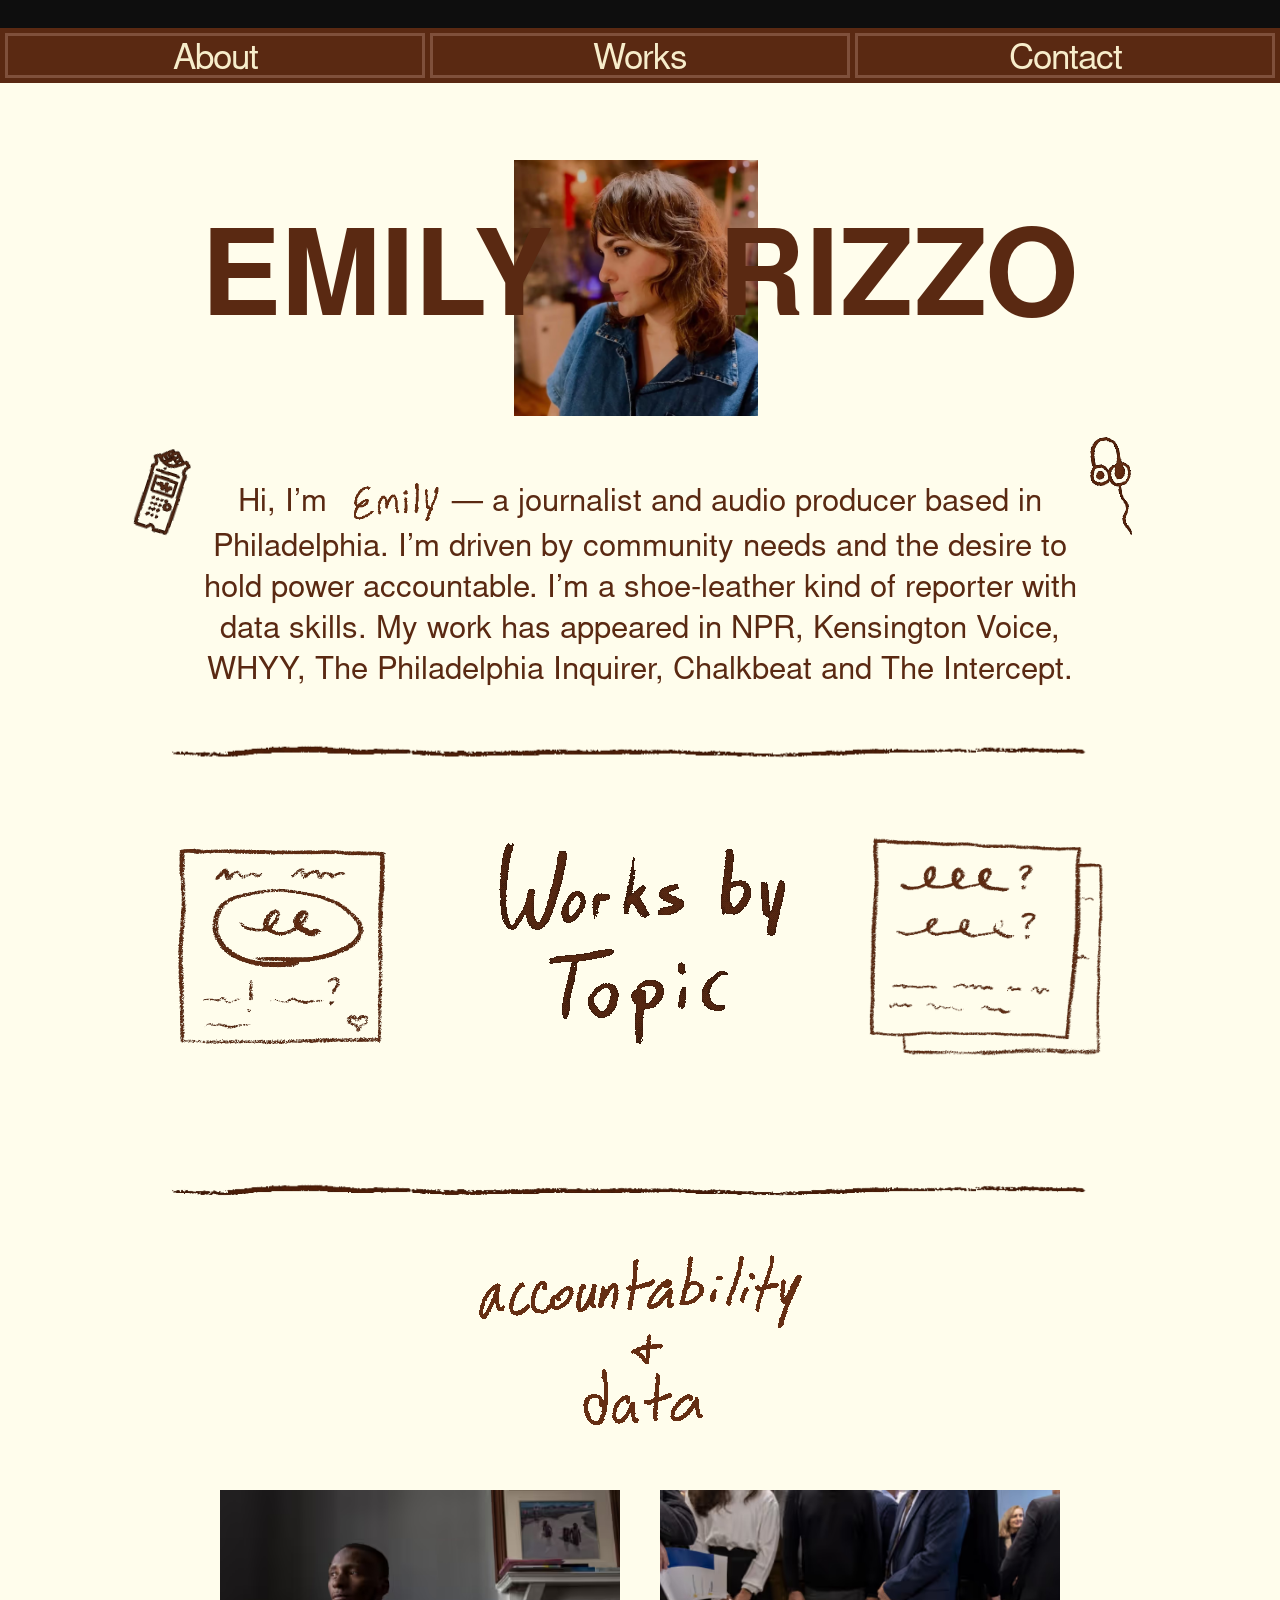
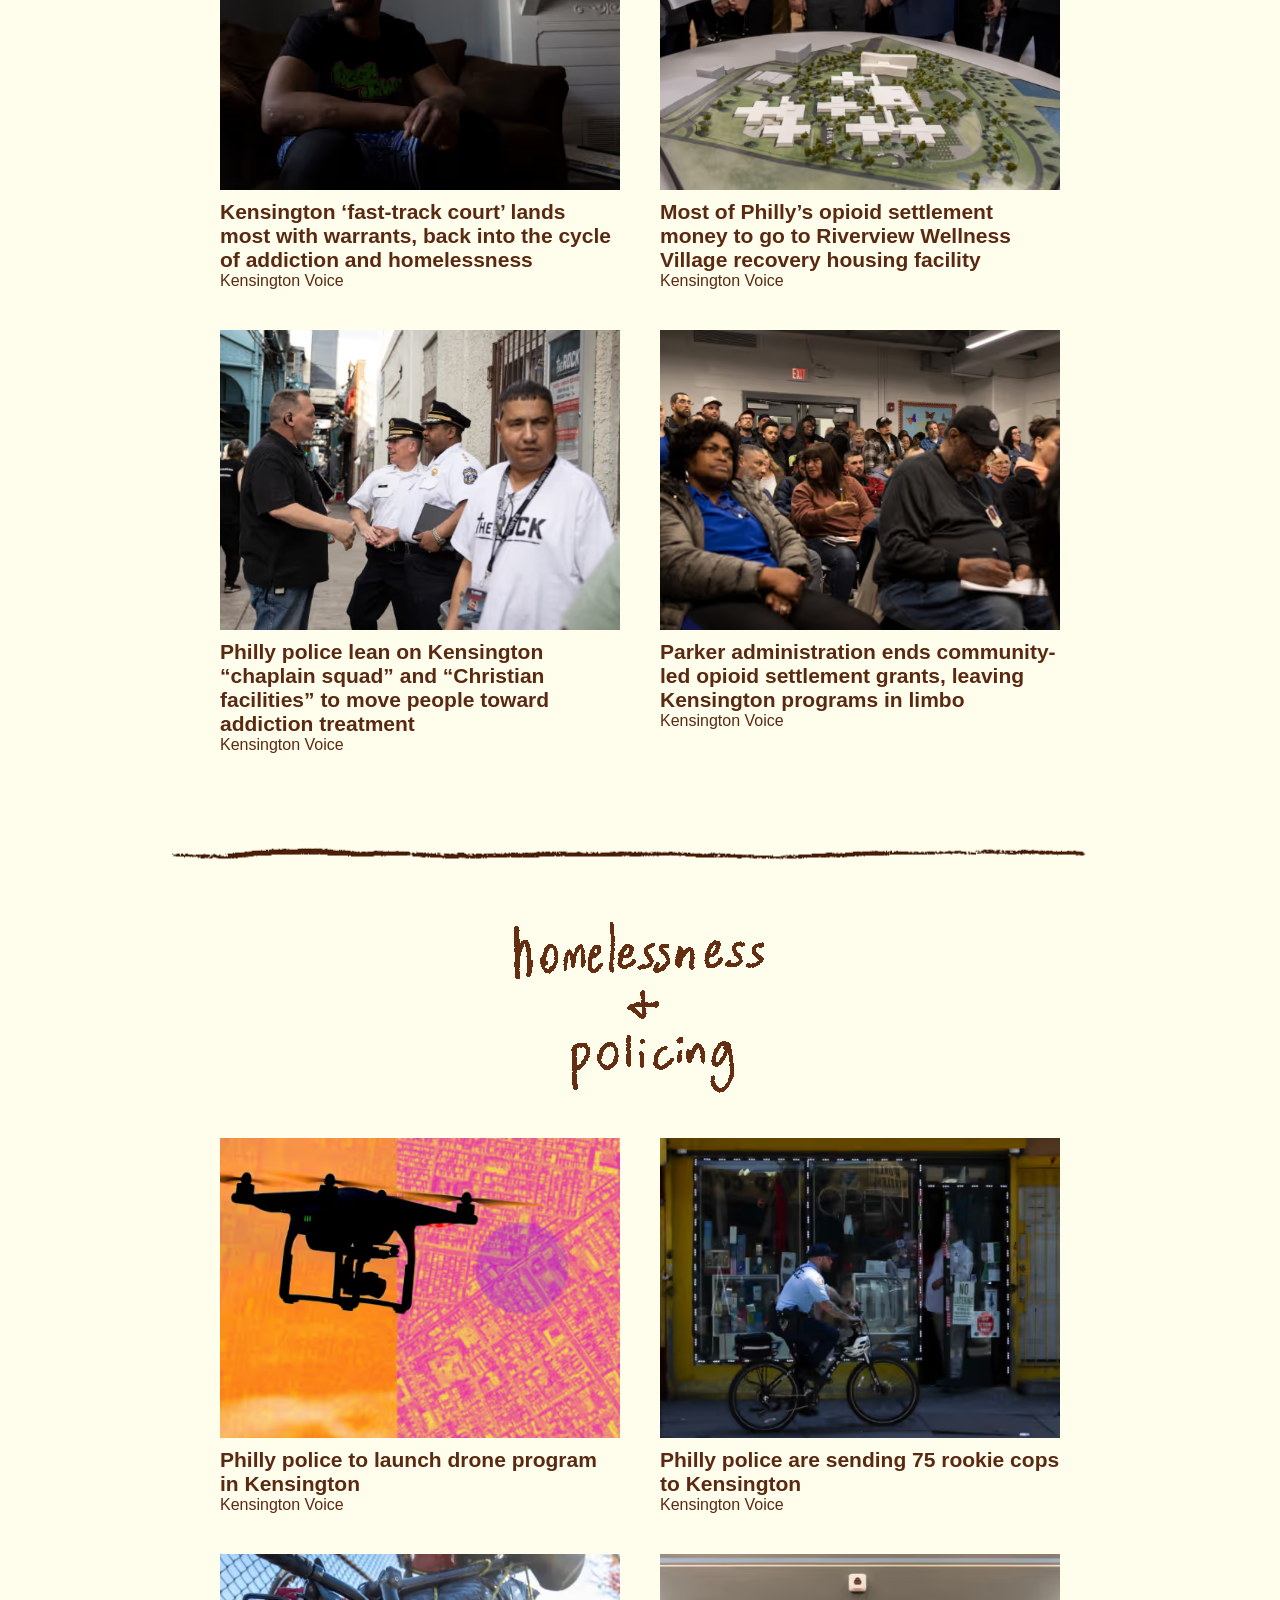
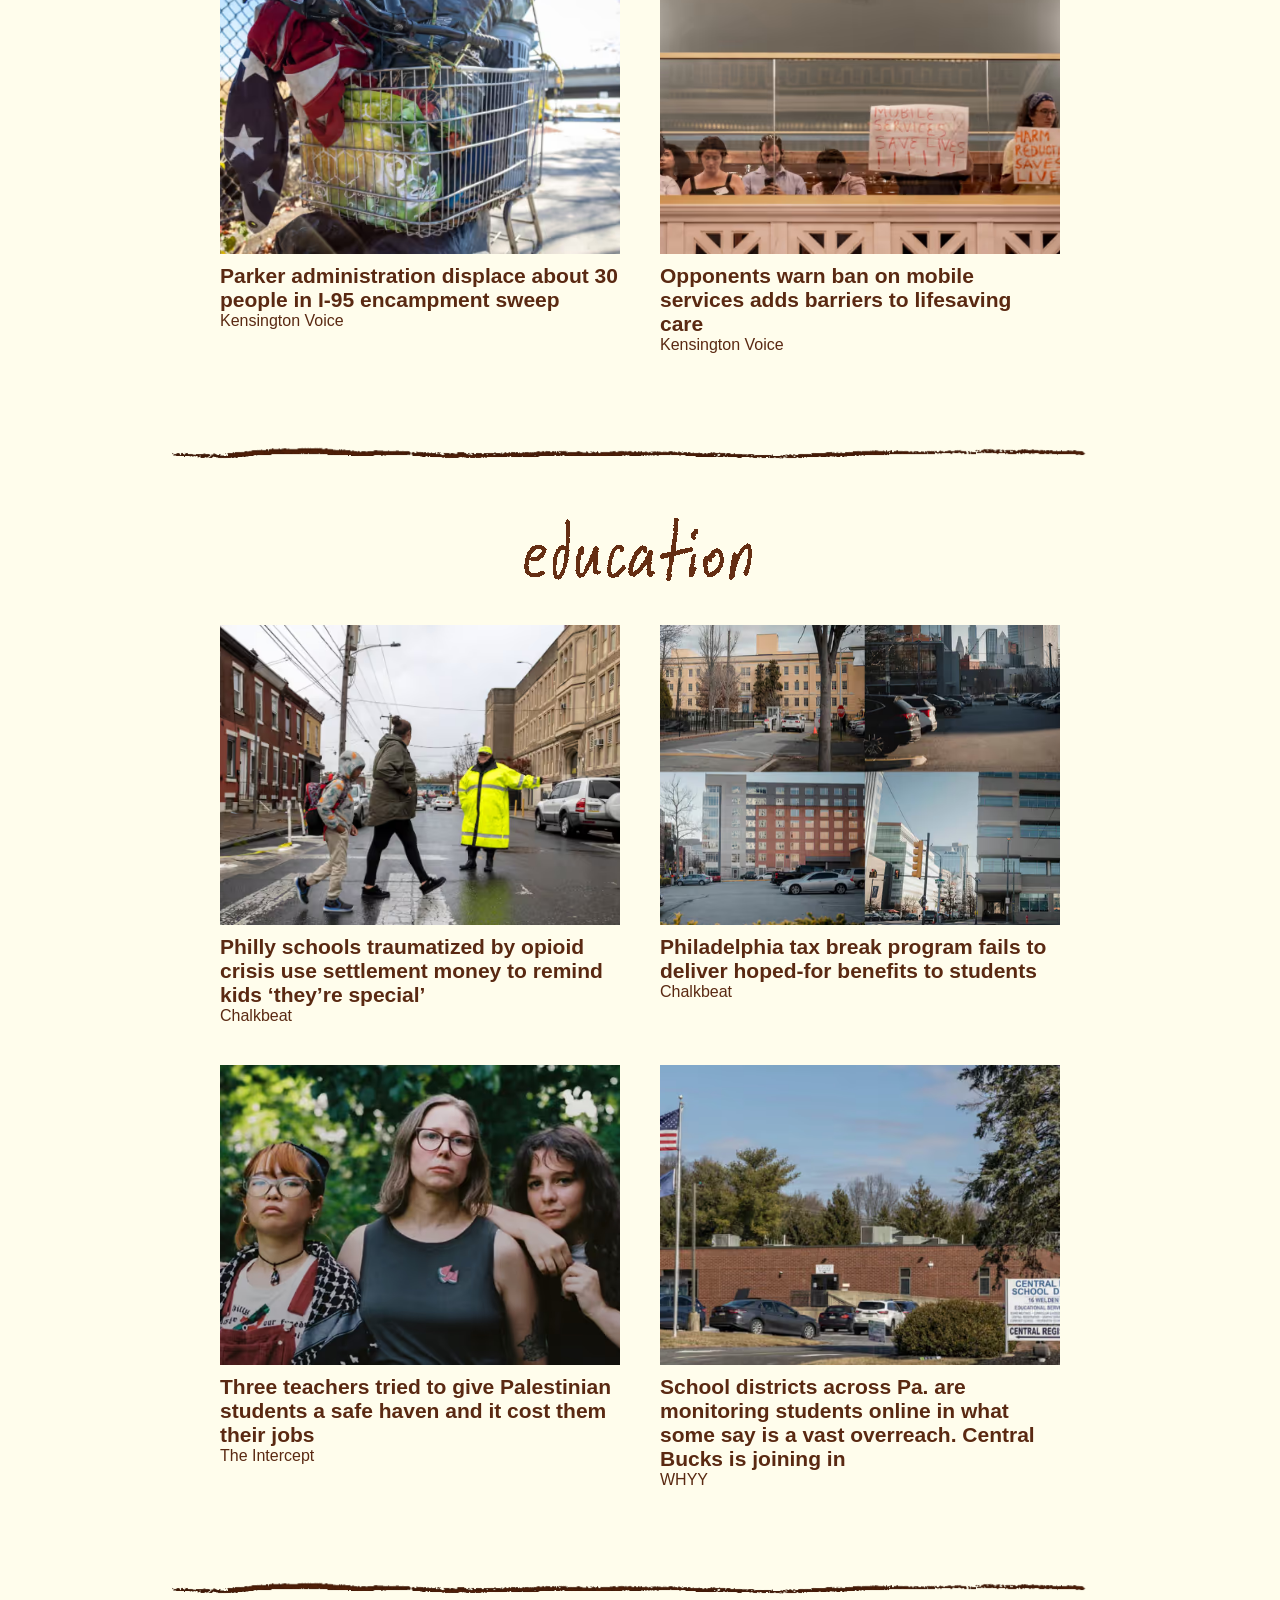
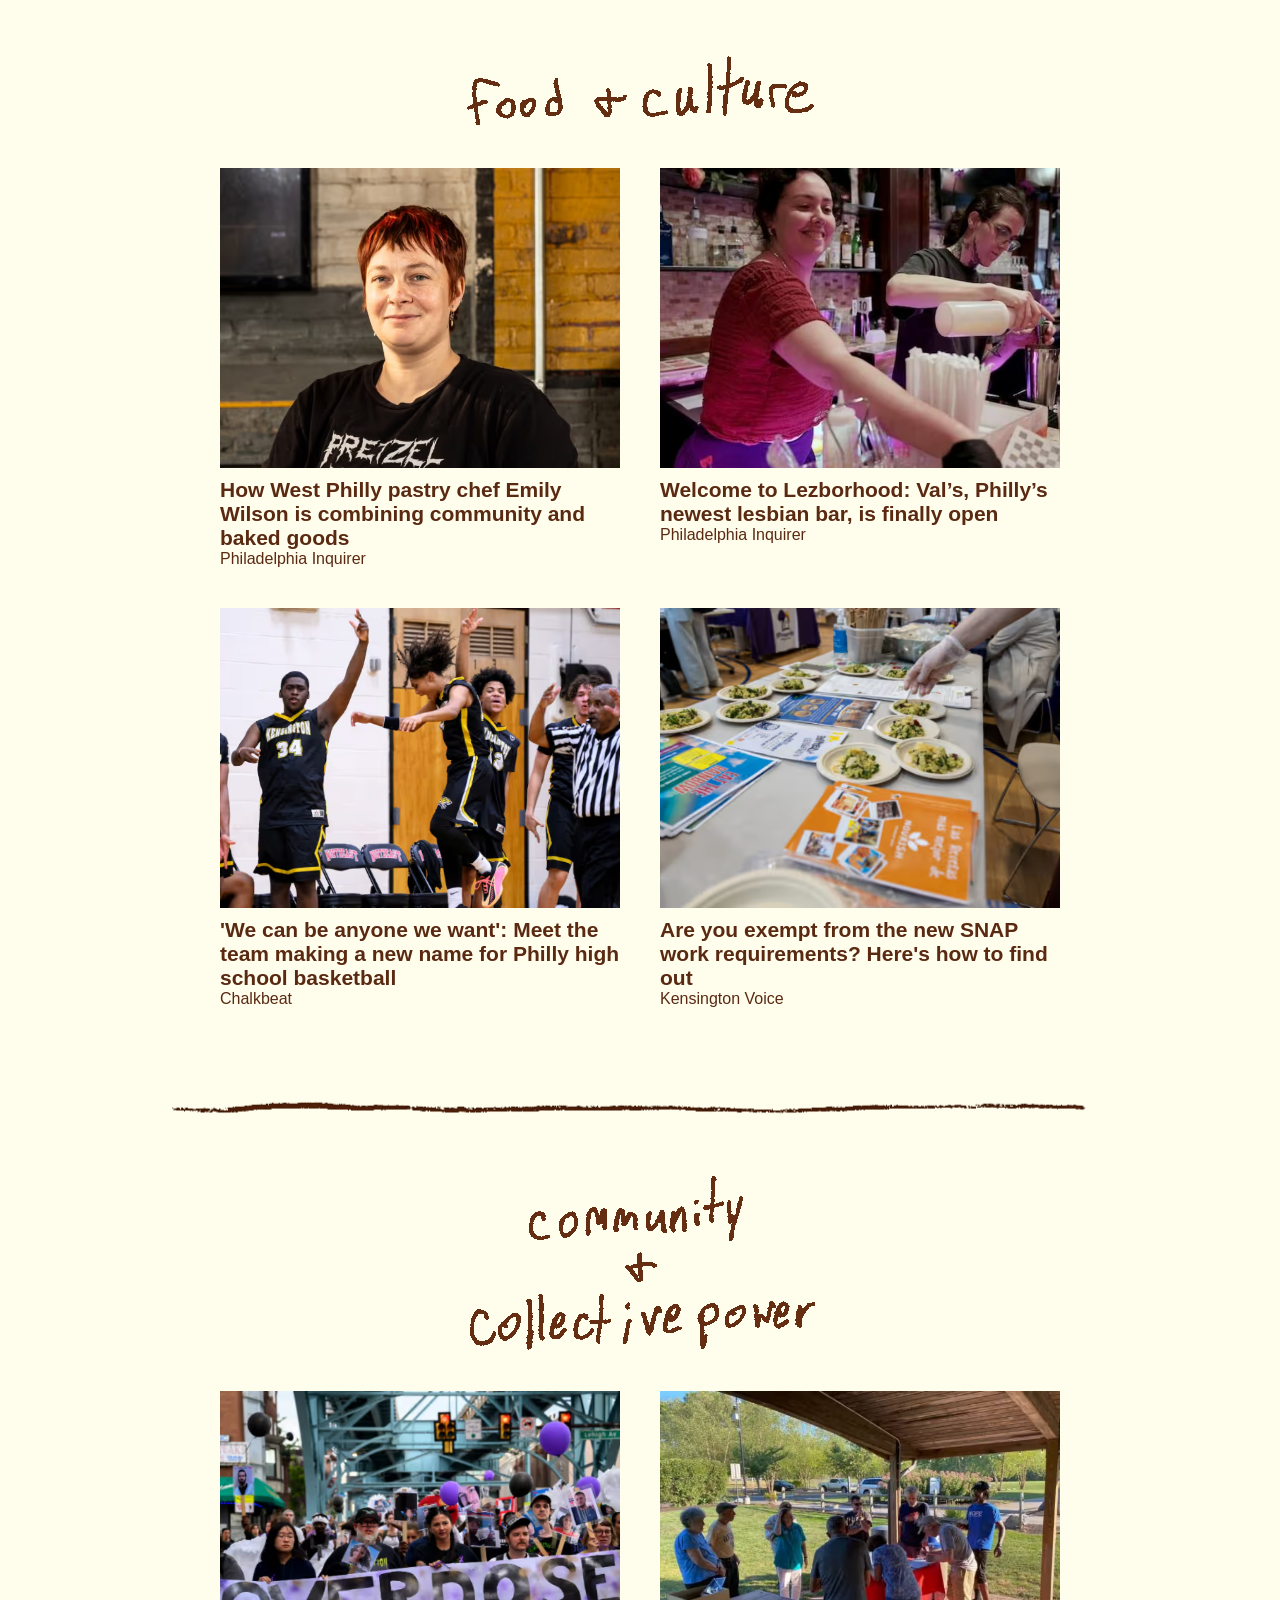
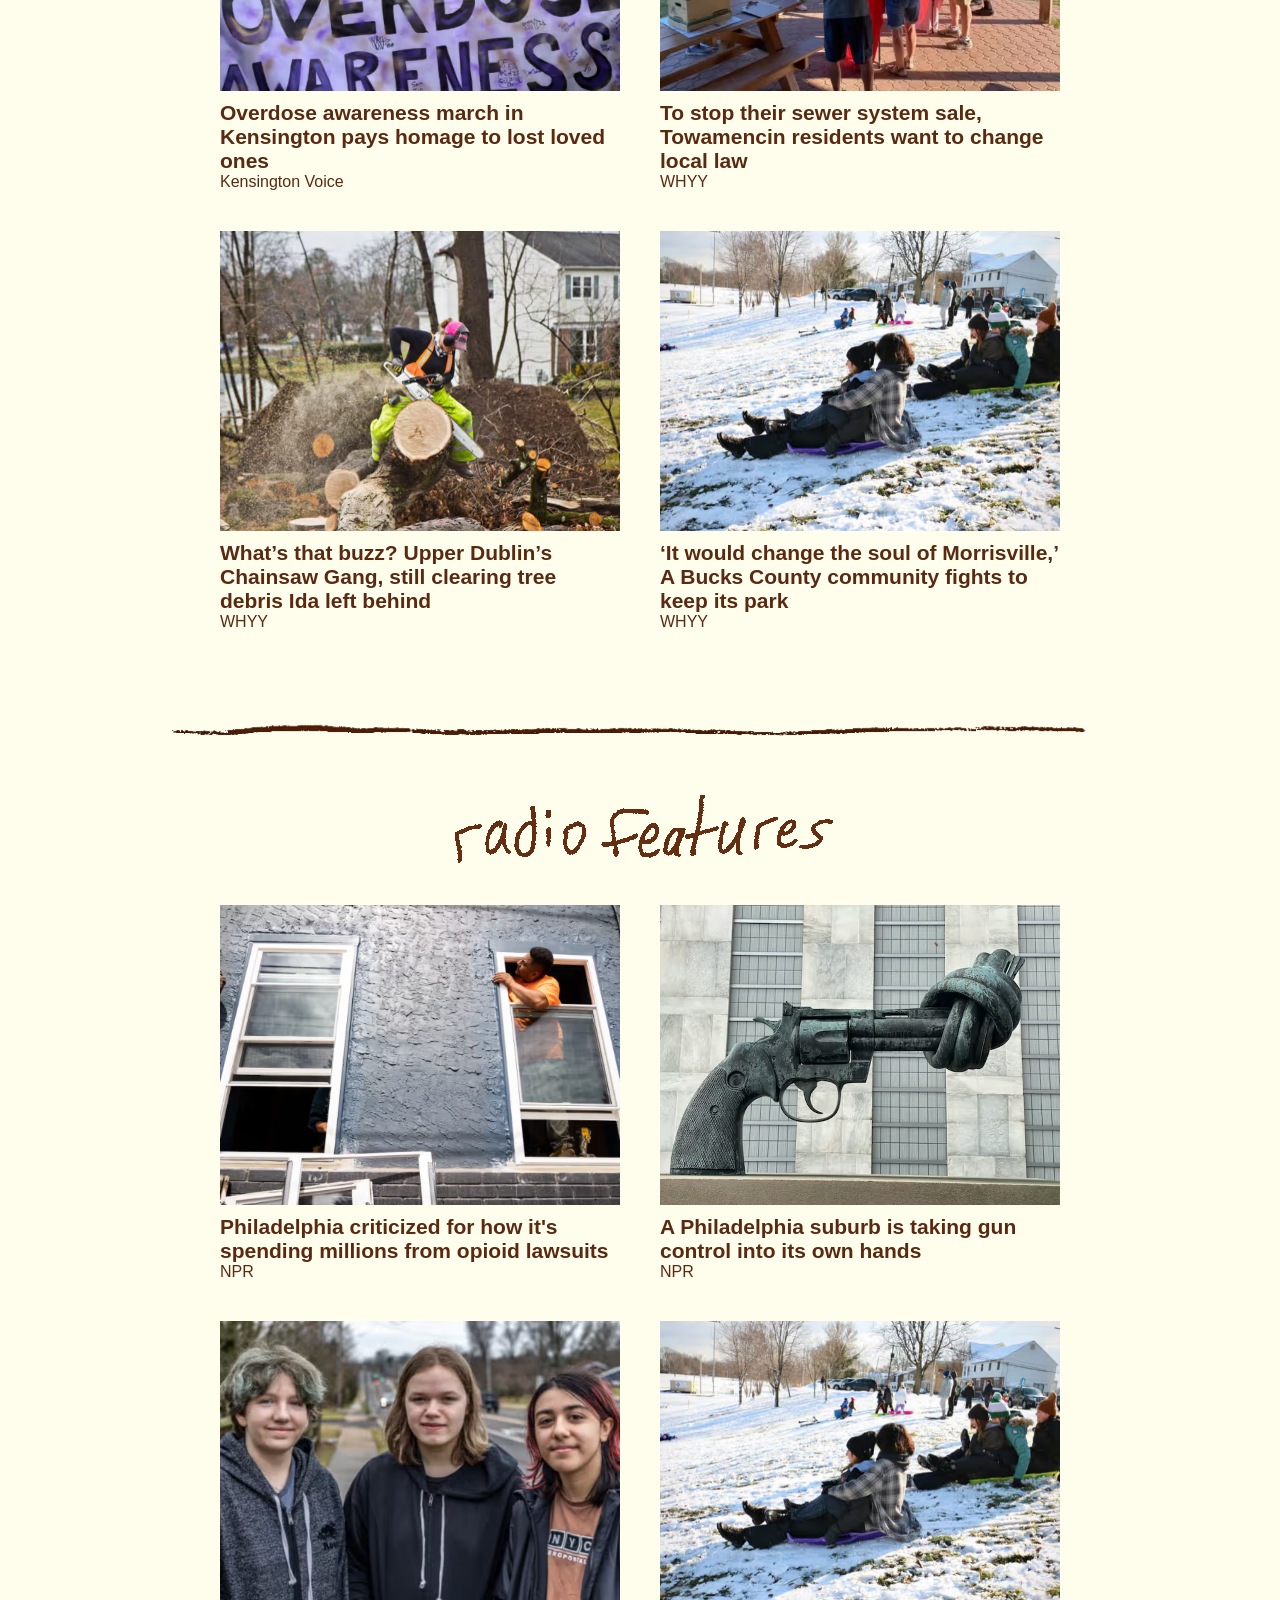
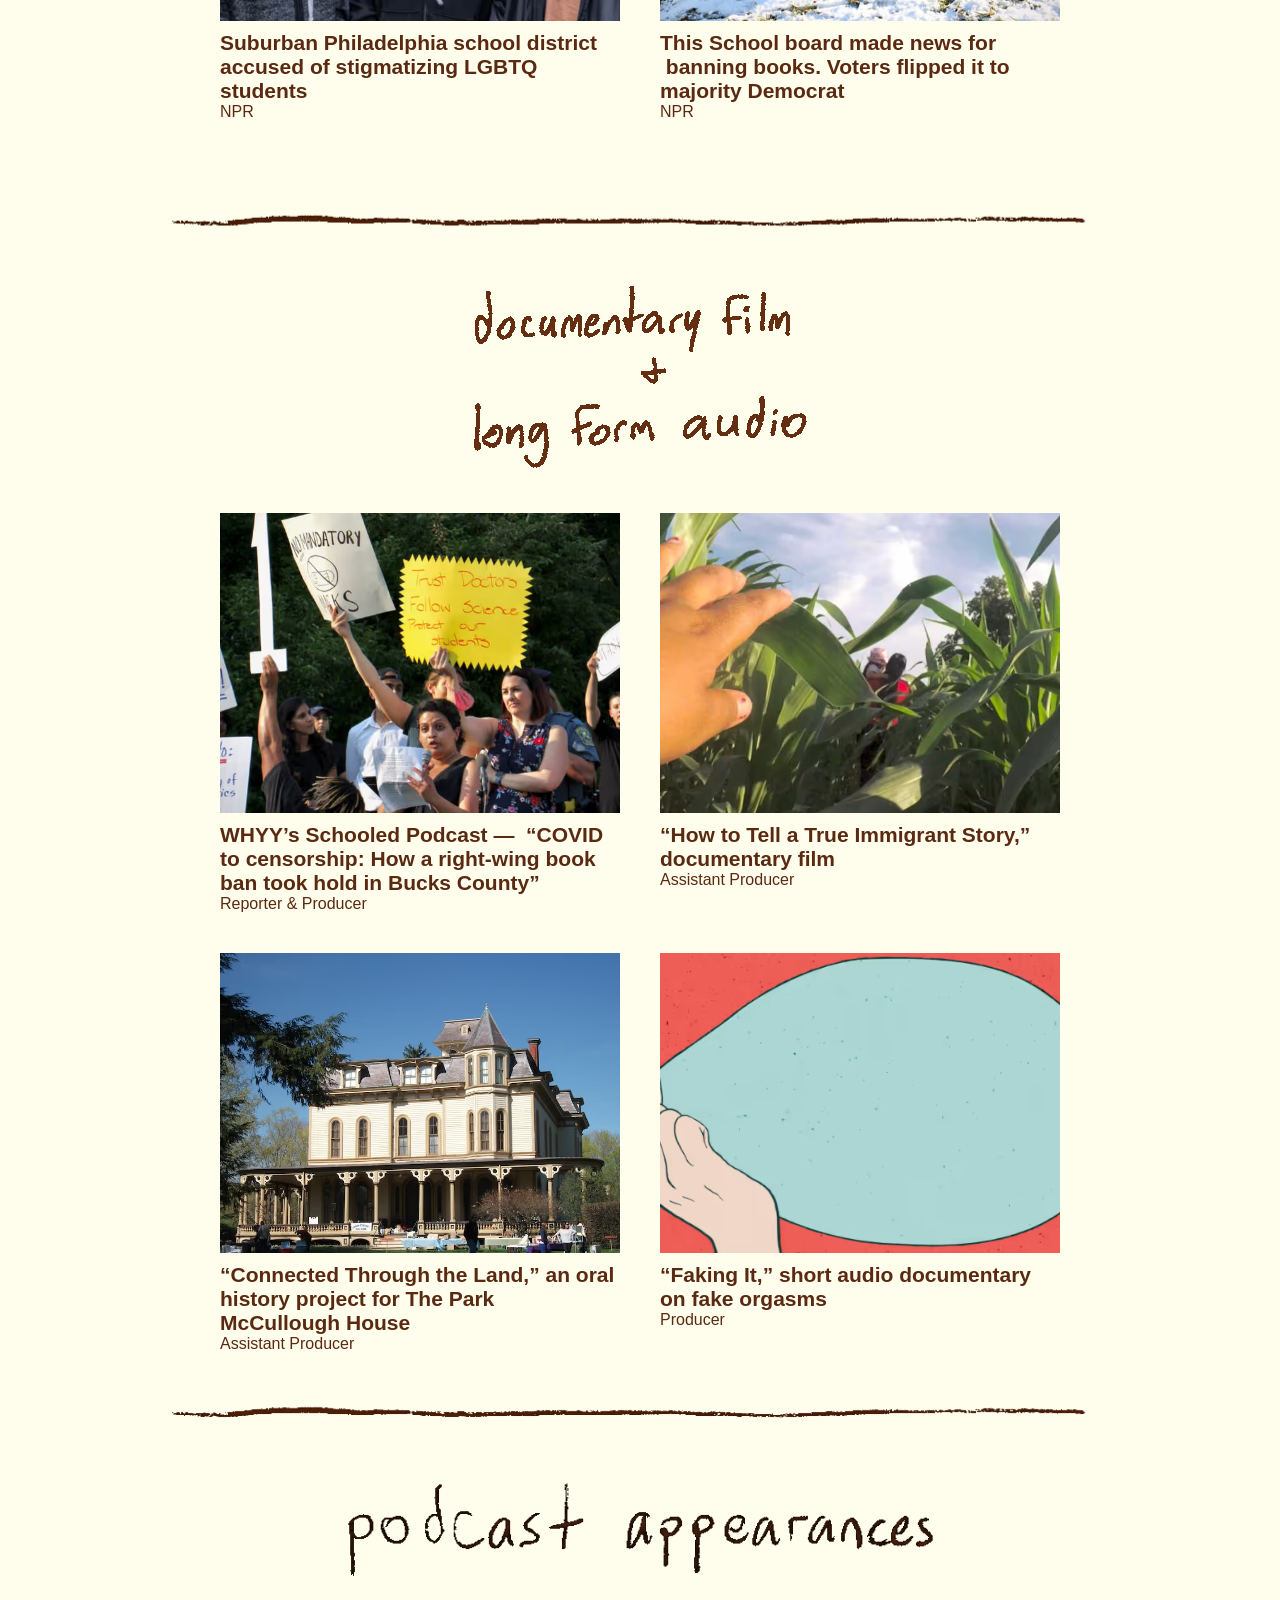
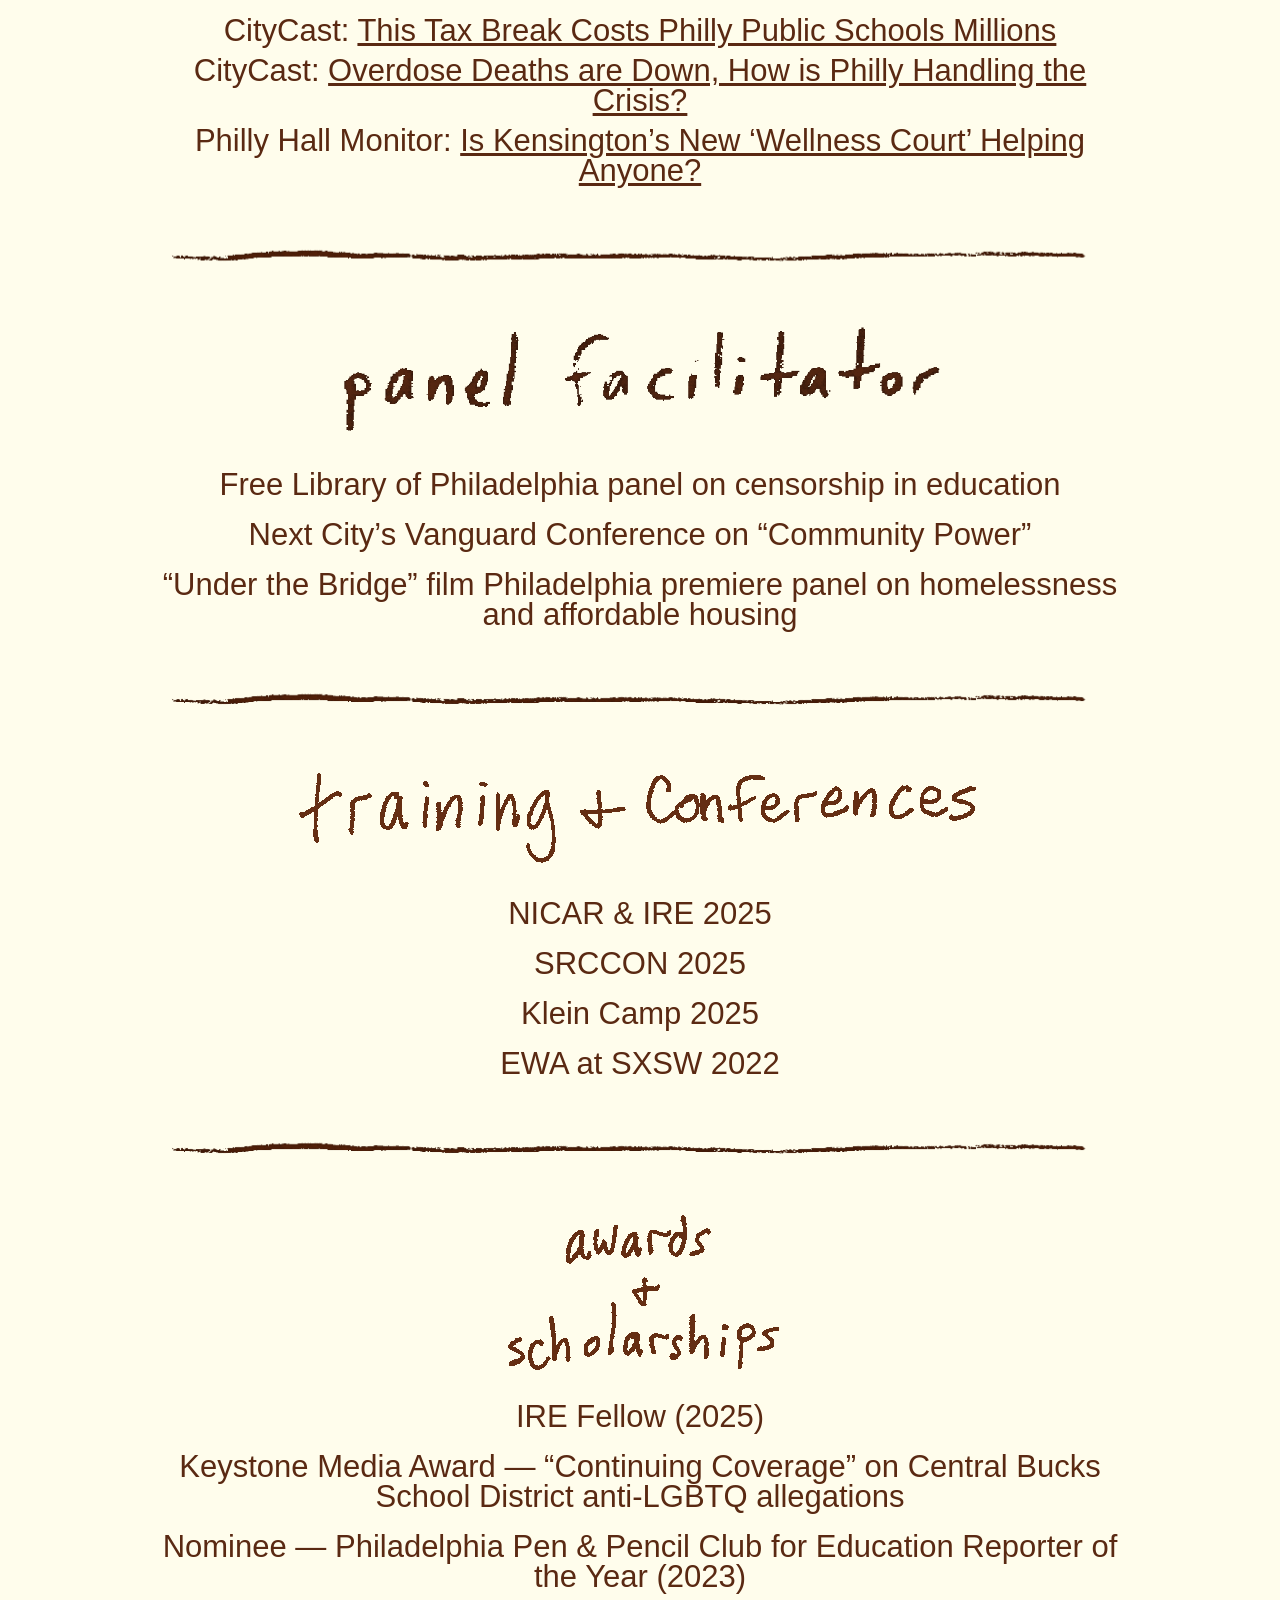
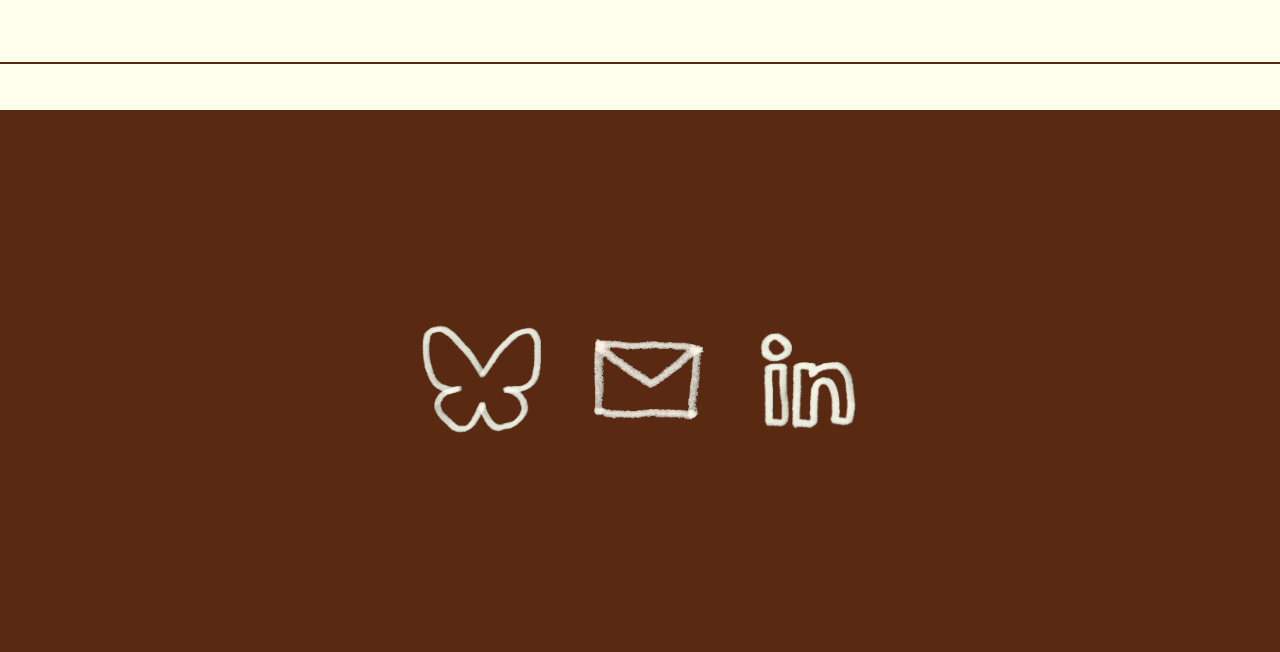
==== commit 51c95dc6: "Removed redundant links, updated image heights to be the same" ====
--- a/index.html
+++ b/index.html
@@ -1,13 +1,13 @@
-<!DOCTYPE html><!--  This site was created in Webflow. https://webflow.com  --><!--  Last Published: Wed Apr 22 2026 16:28:18 GMT+0000 (Coordinated Universal Time)  -->
+<!DOCTYPE html><!--  This site was created in Webflow. https://webflow.com  --><!--  Last Published: Wed Apr 29 2026 19:38:06 GMT+0000 (Coordinated Universal Time)  -->
 <html data-wf-page="69d658fc8be49a40f64c001b" data-wf-site="69b9a6070962363e7c2c2811">
 <head>
   <meta charset="utf-8">
-  <title>Emily Rizzo | Journalist &amp; Audio Producer</title>
+  <title>Emily Rizzo | Journalist &amp; Audio Producer | Philadelphia, PA</title>
   <meta content="Hi, I’m Emily Rizzo, a journalist and audio producer based in Philadelphia. I’m driven by community needs and the desire to hold power accountable. I’m a shoe-leather kind of reporter with data skills. My work has appeared in NPR, Kensington Voice, WHYY, The Philadelphia Inquirer, Chalkbeat and The Intercept." name="description">
-  <meta content="Emily Rizzo | Journalist &amp; Audio Producer" property="og:title">
+  <meta content="Emily Rizzo | Journalist &amp; Audio Producer | Philadelphia, PA" property="og:title">
   <meta content="Hi, I’m Emily Rizzo, a journalist and audio producer based in Philadelphia. I’m driven by community needs and the desire to hold power accountable. I’m a shoe-leather kind of reporter with data skills. My work has appeared in NPR, Kensington Voice, WHYY, The Philadelphia Inquirer, Chalkbeat and The Intercept." property="og:description">
   <meta content="https://cdn.prod.website-files.com/69b9a6070962363e7c2c2811/69cc3645fc4946c5dfc3291e_emrizzo-ogimg.jpg" property="og:image">
-  <meta content="Emily Rizzo | Journalist &amp; Audio Producer" property="twitter:title">
+  <meta content="Emily Rizzo | Journalist &amp; Audio Producer | Philadelphia, PA" property="twitter:title">
   <meta content="Hi, I’m Emily Rizzo, a journalist and audio producer based in Philadelphia. I’m driven by community needs and the desire to hold power accountable. I’m a shoe-leather kind of reporter with data skills. My work has appeared in NPR, Kensington Voice, WHYY, The Philadelphia Inquirer, Chalkbeat and The Intercept." property="twitter:description">
   <meta property="og:type" content="website">
   <meta content="summary_large_image" name="twitter:card">
@@ -45,7 +45,7 @@
     </div>
     <div id="about" class="hero">
       <div class="hero-container">
-        <div class="hero-text">EMILY</div><img src="images/Emily-rizzo.avif" loading="lazy" sizes="100vw" srcset="images/Emily-rizzo.avif 500w, images/Emily-rizzo.avif 1112w" alt="" class="image">
+        <div class="hero-text">EMILY</div><img src="images/Emily-rizzo.avif" loading="lazy" sizes="100vw" srcset="images/unnamed-13-p-500.avif 500w, images/Emily-rizzo.avif 1112w" alt="" class="image">
         <div class="hero-text">RIZZO</div>
       </div>
       <div class="about-emily">
@@ -63,25 +63,25 @@
                 <div class="title">
                   <a href="https://www.kensingtonvoice.com/new-fast-track-court-for-kensington-lands-most-with-warrants-back-into-the-cycle-of-addiction-and-homelessness/" target="_blank" class="link-4">Kensington ‘fast-track court’ lands most with warrants, back into the cycle of addiction and homelessness</a>
                 </div>
-                <div class="outlet">Kensington Voice (KV)</div>
+                <div class="outlet">Kensington Voice </div>
               </div>
               <div class="work"><img src="images/Screenshot-2026-03-30-at-11.30.40-AM.avif" loading="lazy" alt="" class="image-13">
                 <div class="title">
                   <a href="https://www.kensingtonvoice.com/philly-opioid-settlement-riverview-wellness-village/" class="link-4">Most of Philly’s opioid settlement money to go to Riverview Wellness Village recovery housing facility</a>
                 </div>
-                <div class="outlet">KV</div>
+                <div class="outlet">Kensington Voice </div>
               </div>
               <div class="work"><img src="images/Screenshot-2026-03-30-at-11.30.35-AM.avif" loading="lazy" alt="" class="image-14">
                 <div class="title">
                   <a href="https://www.kensingtonvoice.com/philly-police-lean-on-kensington-chaplain-squad-and-christian-facilities-to-move-people-toward-addiction-treatment/" target="_blank" class="link-4">Philly police lean on Kensington “chaplain squad” and “Christian facilities” to move people toward addiction treatment</a>
                 </div>
-                <div class="outlet">KV</div>
+                <div class="outlet">Kensington Voice </div>
               </div>
               <div class="work"><img src="images/Screenshot-2026-03-30-at-11.30.27-AM.avif" loading="lazy" alt="" class="image-15">
                 <div class="title">
                   <a href="https://www.kensingtonvoice.com/parker-administration-ends-kensington-opioid-grant-program/" target="_blank" class="link-4">Parker administration ends community-led opioid settlement grants, leaving Kensington programs in limbo</a>
                 </div>
-                <div class="outlet">KV</div>
+                <div class="outlet">Kensington Voice </div>
               </div>
             </div>
           </div>
@@ -93,25 +93,25 @@
                 <div class="title">
                   <a href="https://www.kensingtonvoice.com/philly-police-launching-drone-program-kensington-with-cameras-that-fly-beyond-line-of-sight/" target="_blank" class="link-4">Philly police to launch drone program in Kensington</a>
                 </div>
-                <div class="outlet">KV</div>
+                <div class="outlet">Kensington Voice </div>
               </div>
               <div class="work"><img src="images/Screenshot-2026-03-30-at-11.31.13-AM.avif" loading="lazy" alt="" class="image-13">
                 <div class="title">
                   <a href="https://www.kensingtonvoice.com/philly-police-are-sending-78-rookie-cops-to-kensington-starting-june-18-were-going-to-be-pushing-the-crowds/" target="_blank" class="link-4">Philly police are sending 75 rookie cops to Kensington</a>
                 </div>
-                <div class="outlet">KV</div>
+                <div class="outlet">Kensington Voice </div>
               </div>
               <div class="work"><img src="images/Screenshot-2026-03-30-at-11.31.24-AM.avif" loading="lazy" alt="" class="image-14">
                 <div class="title">
-                  <a href="https://www.kensingtonvoice.com/new-fast-track-court-for-kensington-lands-most-with-warrants-back-into-the-cycle-of-addiction-and-homelessness/" class="link-4">Parker administration displace about 30 people in I-95 encampment sweep</a>
-                </div>
-                <div class="outlet">KV</div>
+                  <a href="https://www.kensingtonvoice.com/penndot-parker-administration-displace-about-30-people-in-i-95-encampment-sweep/" class="link-4">Parker administration displace about 30 people in I-95 encampment sweep</a>
+                </div>
+                <div class="outlet">Kensington Voice </div>
               </div>
               <div class="work"><img src="images/Screenshot-2026-03-30-at-11.31.42-AM.avif" loading="lazy" alt="" class="image-16">
                 <div class="title">
-                  <a href="https://www.kensingtonvoice.com/as-kensington-mobile-service-vote-approaches-opponents-warn-ban-adds-barriers-to-lifesaving-care/" class="link-4">Opponents warn ban on mobile services  adds barriers to lifesaving care</a>
-                </div>
-                <div class="outlet">KV</div>
+                  <a href="https://www.kensingtonvoice.com/as-kensington-mobile-service-vote-approaches-opponents-warn-ban-adds-barriers-to-lifesaving-care/" class="link-4">Opponents warn ban on mobile services adds barriers to lifesaving care</a>
+                </div>
+                <div class="outlet">Kensington Voice </div>
               </div>
             </div>
           </div>
@@ -137,7 +137,7 @@
                 </div>
                 <div class="outlet">The Intercept</div>
               </div>
-              <div class="work"><img src="images/muni-building.avif" loading="lazy" sizes="(max-width: 716px) 100vw, 716px" srcset="images/muni-building.avif 500w, images/muni-building.avif 716w" alt="" class="image-16">
+              <div class="work"><img src="images/muni-building.avif" loading="lazy" sizes="(max-width: 716px) 100vw, 716px" srcset="images/Screenshot-2026-03-30-at-12.51.31-PM-p-500.avif 500w, images/muni-building.avif 716w" alt="" class="image-16">
                 <div class="title">
                   <a href="https://whyy.org/articles/central-bucks-school-district-goguardian-student-surveillance/" target="_blank" class="link-4">School districts across Pa. are monitoring students online in what some say is a vast overreach. Central Bucks is joining in</a>
                 </div>
@@ -161,48 +161,48 @@
                 </div>
                 <div class="outlet">Philadelphia Inquirer</div>
               </div>
-              <div class="work"><img src="images/basketball-philly.avif" loading="lazy" sizes="100vw" srcset="images/basketball-philly.avif 500w, images/basketball-philly.avif 762w" alt="" class="image-14">
-                <div class="title">
-                  <a href="https://www.chalkbeat.org/philadelphia/2026/02/20/high-school-basketball-team-changing-the-game-for-kensington/" target="_blank" class="link-4">’We can be anyone we want’: Meet the team making a new name for Philly high school basketball</a>
+              <div class="work"><img src="images/basketball-philly.avif" loading="lazy" sizes="(max-width: 762px) 100vw, 762px" srcset="images/basketball-philly-p-500.avif 500w, images/basketball-philly.avif 762w" alt="" class="image-14">
+                <div class="title">
+                  <a href="https://www.chalkbeat.org/philadelphia/2026/02/20/high-school-basketball-team-changing-the-game-for-kensington/" target="_blank" class="link-4">&#x27;We can be anyone we want&#x27;: Meet the team making a new name for Philly high school basketball</a>
                 </div>
                 <div class="outlet">Chalkbeat</div>
               </div>
               <div class="work"><img src="images/snap-reqs.avif" loading="lazy" alt="" class="image-15">
                 <div class="title">
-                  <a href="https://www.kensingtonvoice.com/are-you-exempt-from-the-new-snap-work-requirements-heres-how-to-find-out/" target="_blank" class="link-4">Are you exempt from the new SNAP work requirements? Here&#x27;s how to find out.</a>
+                  <a href="https://www.kensingtonvoice.com/are-you-exempt-from-the-new-snap-work-requirements-heres-how-to-find-out/" target="_blank" class="link-4">Are you exempt from the new SNAP work requirements? Here&#x27;s how to find out</a>
+                </div>
+                <div class="outlet">Kensington Voice</div>
+              </div>
+            </div>
+          </div>
+        </div>
+        <div class="topic">
+          <div class="works"><img src="images/animated-divider.gif" loading="lazy" alt="" class="animated-divider"><img src="images/collective-power.gif" loading="lazy" alt="" class="image-25">
+            <div class="works-container">
+              <div class="work"><img src="images/od-walk.avif" loading="lazy" alt="" class="image-12">
+                <div class="title">
+                  <a href="https://www.npr.org/2023/08/19/1194846084/a-philadelphia-suburb-is-taking-gun-control-into-its-own-hands" target="_blank" class="link-4">Overdose awareness march in Kensington pays homage to lost loved ones</a>
+                </div>
+                <div class="outlet">Kensington Voice </div>
+              </div>
+              <div class="work"><img src="images/group-outside.avif" loading="lazy" alt="" class="image-13">
+                <div class="title">
+                  <a href="https://whyy.org/articles/towamencin-residents-home-rule-charter-sewer-system-sale/" target="_blank" class="link-4">To stop their sewer system sale, Towamencin residents want to change local law</a>
                 </div>
                 <div class="outlet">WHYY</div>
               </div>
-            </div>
-          </div>
-        </div>
-        <div class="topic">
-          <div class="works"><img src="images/animated-divider.gif" loading="lazy" alt="" class="animated-divider"><img src="images/collective-power.gif" loading="lazy" alt="" class="image-25">
-            <div class="works-container">
-              <div class="work"><img src="images/od-walk.avif" loading="lazy" alt="" class="image-12">
-                <div class="title">
-                  <a href="https://www.npr.org/2023/08/19/1194846084/a-philadelphia-suburb-is-taking-gun-control-into-its-own-hands" target="_blank" class="link-4">Overdose awareness march in Kensington pays homage to lost loved ones</a>
-                </div>
-                <div class="outlet">KV</div>
-              </div>
-              <div class="work"><img src="images/group-outside.avif" loading="lazy" alt="" class="image-13">
-                <div class="title">
-                  <a href="https://whyy.org/articles/towamencin-residents-home-rule-charter-sewer-system-sale/" target="_blank" class="link-4">To stop their sewer system sale, Towamencin residents want to change local law</a>
+              <div class="work"><img src="images/chaingang.avif" loading="lazy" alt="" class="image-14">
+                <div class="title">
+                  <a href="https://whyy.org/articles/whats-that-buzz-upper-dublins-chainsaw-gang-still-clearing-tree-debris-ida-left-behind/" target="_blank" class="link-4">What’s that buzz? Upper Dublin’s Chainsaw Gang, still clearing tree debris Ida left behind</a>
                 </div>
                 <div class="outlet">WHYY</div>
               </div>
-              <div class="work"><img src="images/chaingang.avif" loading="lazy" alt="" class="image-14">
-                <div class="title">
-                  <a href="https://whyy.org/articles/whats-that-buzz-upper-dublins-chainsaw-gang-still-clearing-tree-debris-ida-left-behind/" target="_blank" class="link-4">What’s that buzz? Upper Dublin’s Chainsaw Gang, still clearing tree debris Ida left behind</a>
+              <div class="work"><img src="images/sledding.avif" loading="lazy" sizes="(max-width: 717px) 100vw, 717px" srcset="images/Screenshot-2026-03-30-at-1.13.24-PM-p-500.avif 500w, images/sledding.avif 717w" alt="" class="image-16">
+                <div class="title">
+                  <a href="https://whyy.org/articles/it-would-change-the-soul-of-morrisville-a-bucks-county-community-fights-to-keep-its-park/" target="_blank" class="link-4">‘It would change the soul of Morrisville,’ A Bucks County community fights to keep its park</a>
                 </div>
                 <div class="outlet">WHYY</div>
               </div>
-              <div class="work"><img src="images/sledding.avif" loading="lazy" sizes="100vw" srcset="images/sledding.avif 500w, images/sledding.avif 717w" alt="" class="image-16">
-                <div class="title">
-                  <a href="https://whyy.org/articles/it-would-change-the-soul-of-morrisville-a-bucks-county-community-fights-to-keep-its-park/" target="_blank" class="link-4">‘It would change the soul of Morrisville,’ A Bucks County community fights to keep its park</a>
-                </div>
-                <div class="outlet">WHYY</div>
-              </div>
             </div>
           </div>
         </div>
@@ -227,7 +227,7 @@
                 </div>
                 <div class="outlet">NPR</div>
               </div>
-              <div class="work"><img src="images/sledding.avif" loading="lazy" sizes="(max-width: 717px) 100vw, 717px" srcset="images/sledding.avif 500w, images/sledding.avif 717w" alt="" class="image-16">
+              <div class="work"><img src="images/sledding.avif" loading="lazy" sizes="(max-width: 717px) 100vw, 717px" srcset="images/Screenshot-2026-03-30-at-1.13.24-PM-p-500.avif 500w, images/sledding.avif 717w" alt="" class="image-16">
                 <div class="title">
                   <a href="https://whyy.org/articles/it-would-change-the-soul-of-morrisville-a-bucks-county-community-fights-to-keep-its-park/" target="_blank" class="link-4">This School board made news for  banning books. Voters flipped it to majority Democrat</a>
                 </div>
@@ -251,7 +251,7 @@
                 </div>
                 <div class="outlet">Assistant Producer</div>
               </div>
-              <div class="work"><img src="images/ParkMcCulloughHouse.avif" loading="lazy" sizes="100vw" srcset="images/ParkMcCulloughHouse.avif 500w, images/ParkMcCulloughHouse.avif 897w" alt="" class="image-14">
+              <div class="work"><img src="images/ParkMcCulloughHouse.avif" loading="lazy" sizes="(max-width: 897px) 100vw, 897px" srcset="images/ParkMcCulloughHouse-p-500.avif 500w, images/ParkMcCulloughHouse.avif 897w" alt="" class="image-14">
                 <div class="title">
                   <a href="https://www.kensingtonvoice.com/new-fast-track-court-for-kensington-lands-most-with-warrants-back-into-the-cycle-of-addiction-and-homelessness/" class="link-4">“Connected Through the Land,” an oral history project for The Park McCullough House</a>
                 </div>
--- a/css/emily-rizzo-portfolio.webflow.css
+++ b/css/emily-rizzo-portfolio.webflow.css
@@ -374,7 +374,22 @@
   color: var(--dark-brown);
 }
 
-.image-12, .image-13, .image-14, .image-15, .image-16 {
+.image-12, .image-13, .image-14 {
+  object-fit: cover;
+  height: 300px;
+  padding-bottom: 10px;
+}
+
+.image-15 {
+  object-fit: cover;
+  flex: 0 auto;
+  height: 300px;
+  padding-bottom: 10px;
+}
+
+.image-16 {
+  object-fit: cover;
+  height: 300px;
   padding-bottom: 10px;
 }
 
@@ -585,6 +600,10 @@
 
   .image-11 {
     max-width: 95vw;
+  }
+
+  .image-12, .image-13, .image-14, .image-15, .image-16 {
+    height: 200px;
   }
 
   .image-21 {
@@ -701,6 +720,10 @@
     max-width: none;
   }
 
+  .image-12, .image-13, .image-14, .image-15, .image-16 {
+    height: 250px;
+  }
+
   .footer-container {
     padding-top: 100px;
     padding-bottom: 100px;
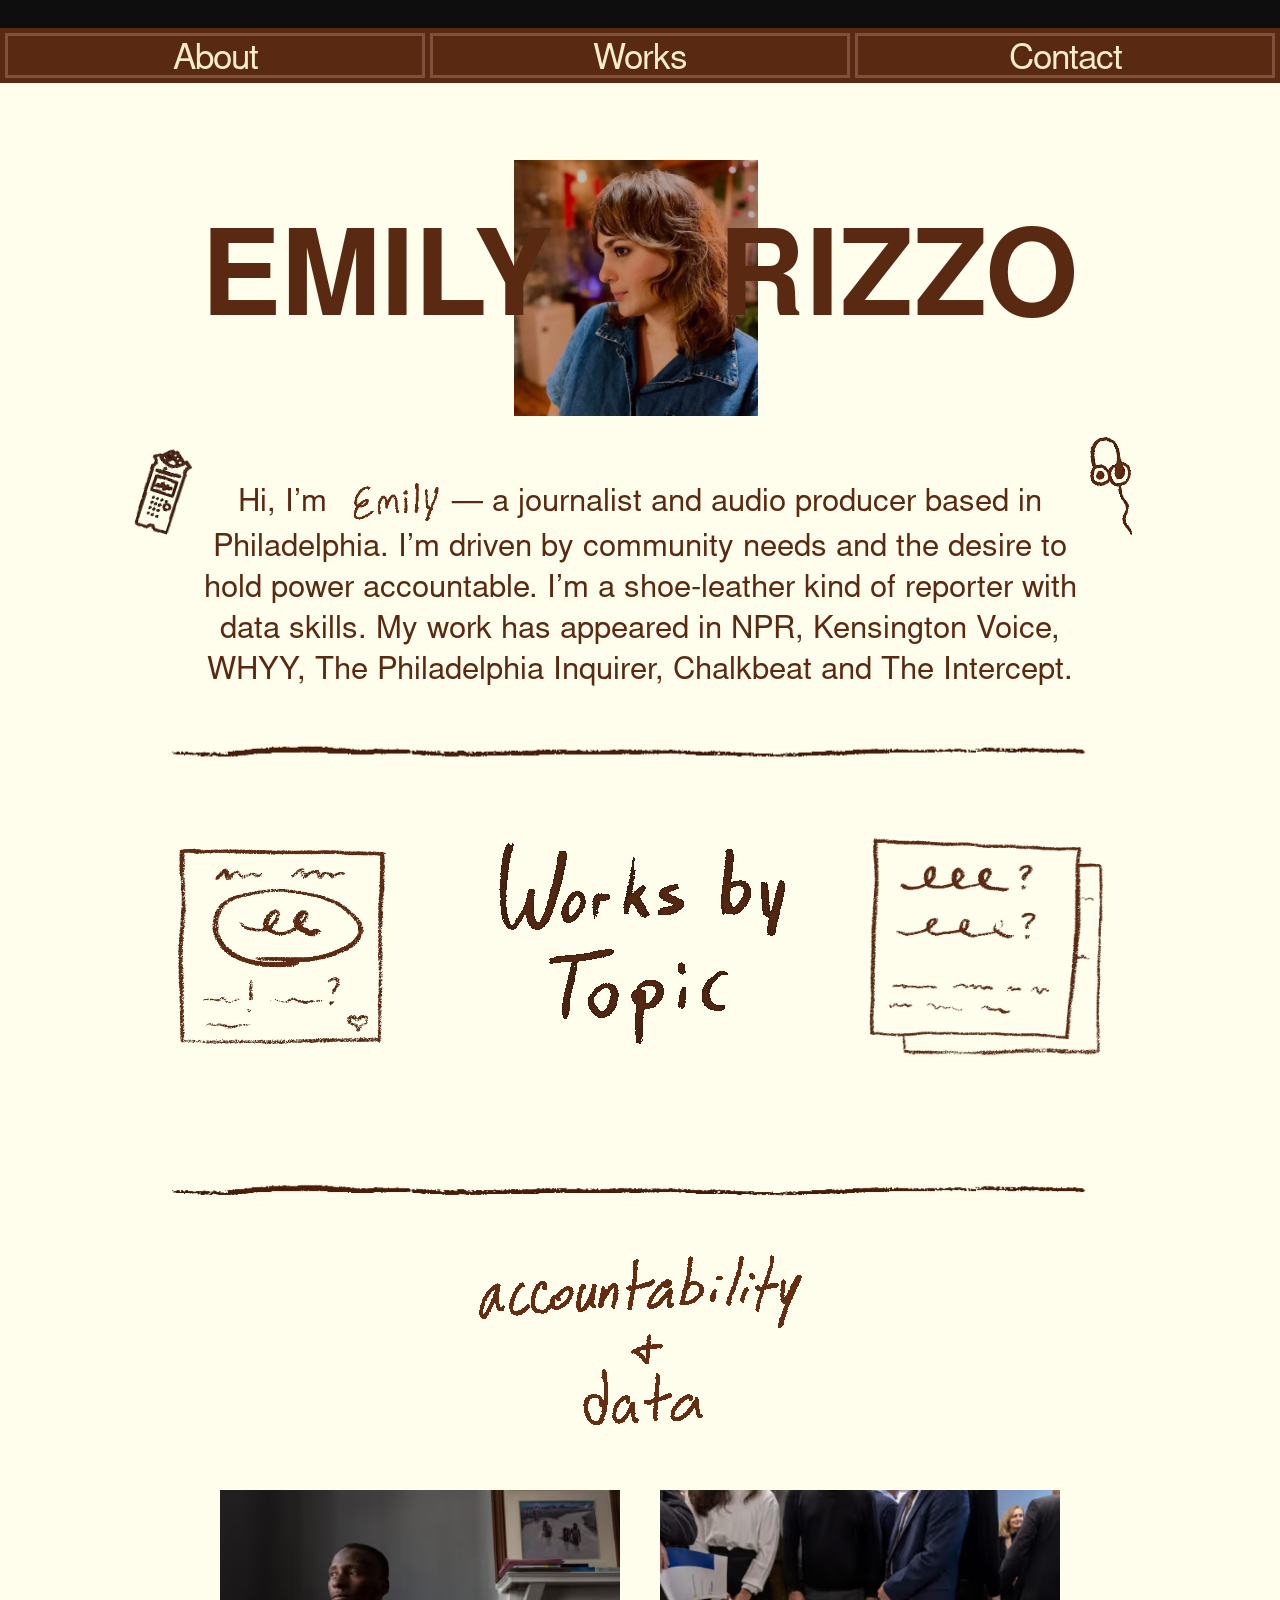
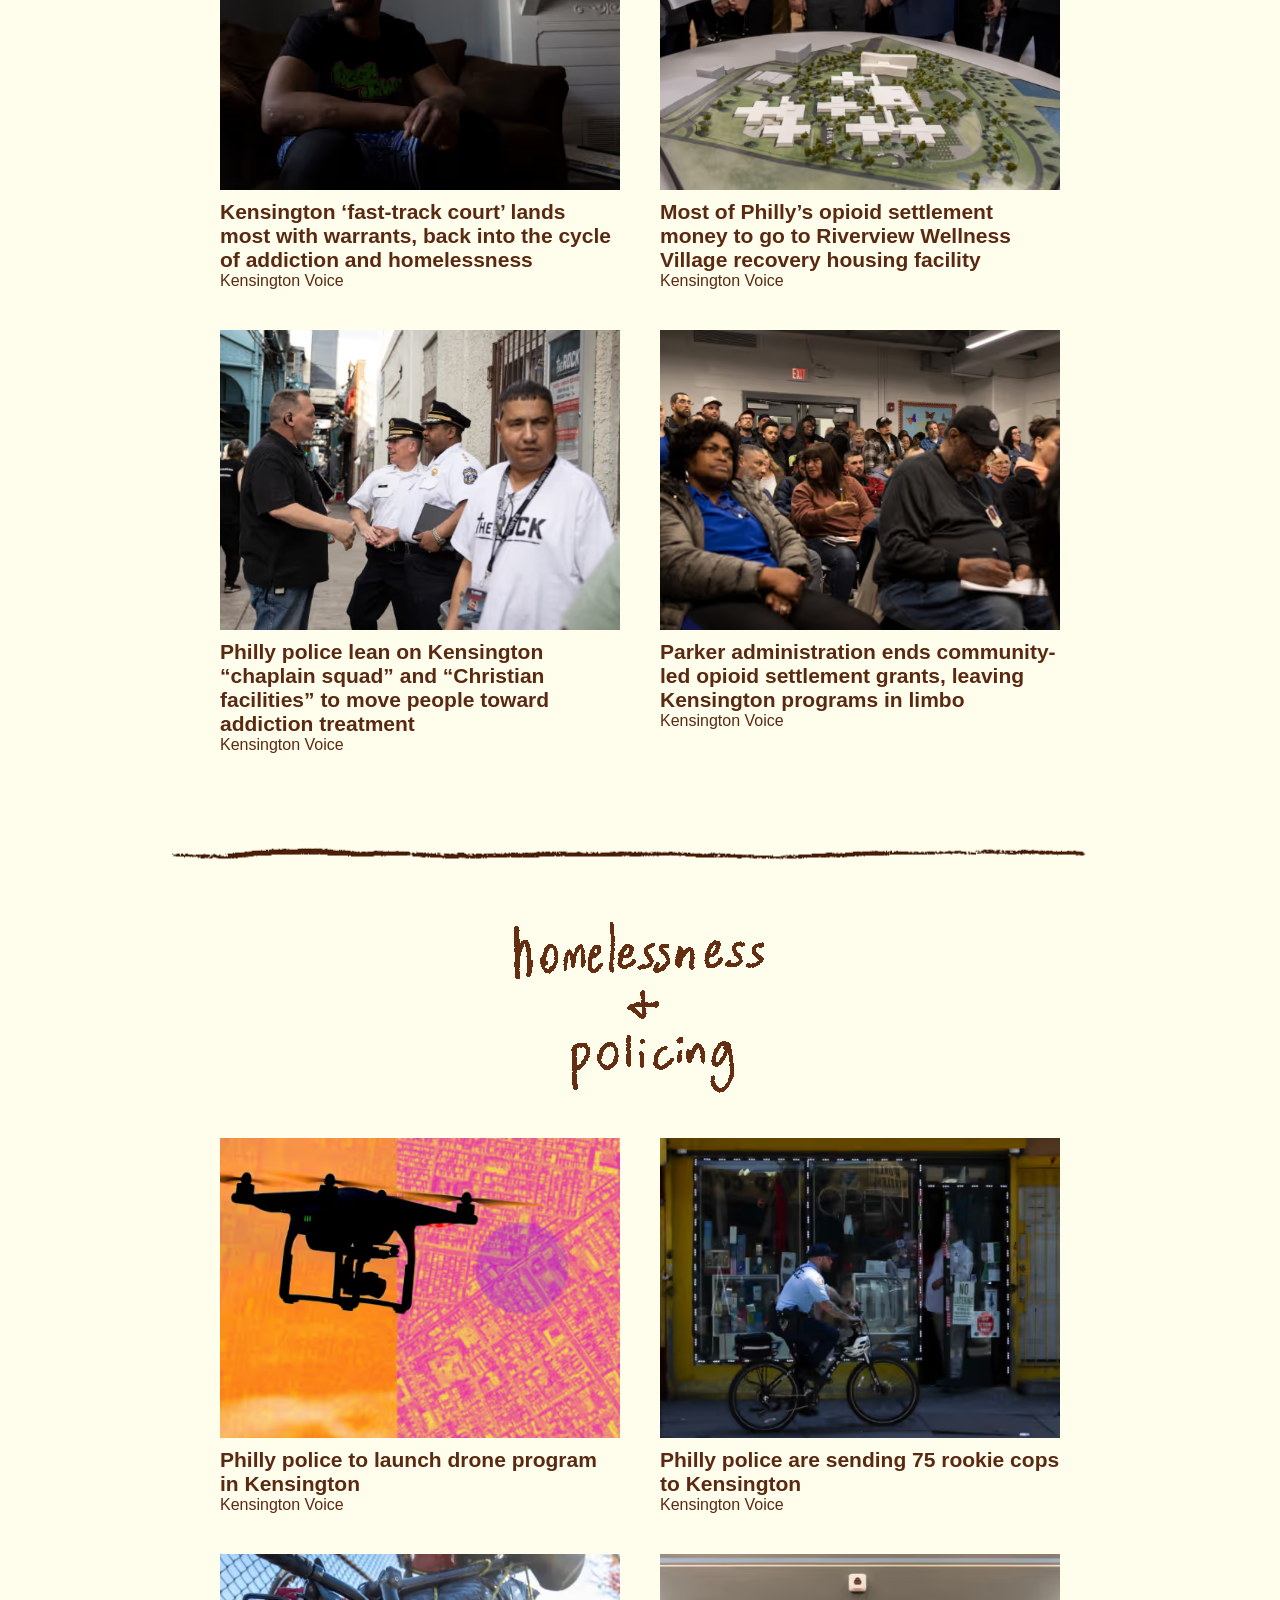
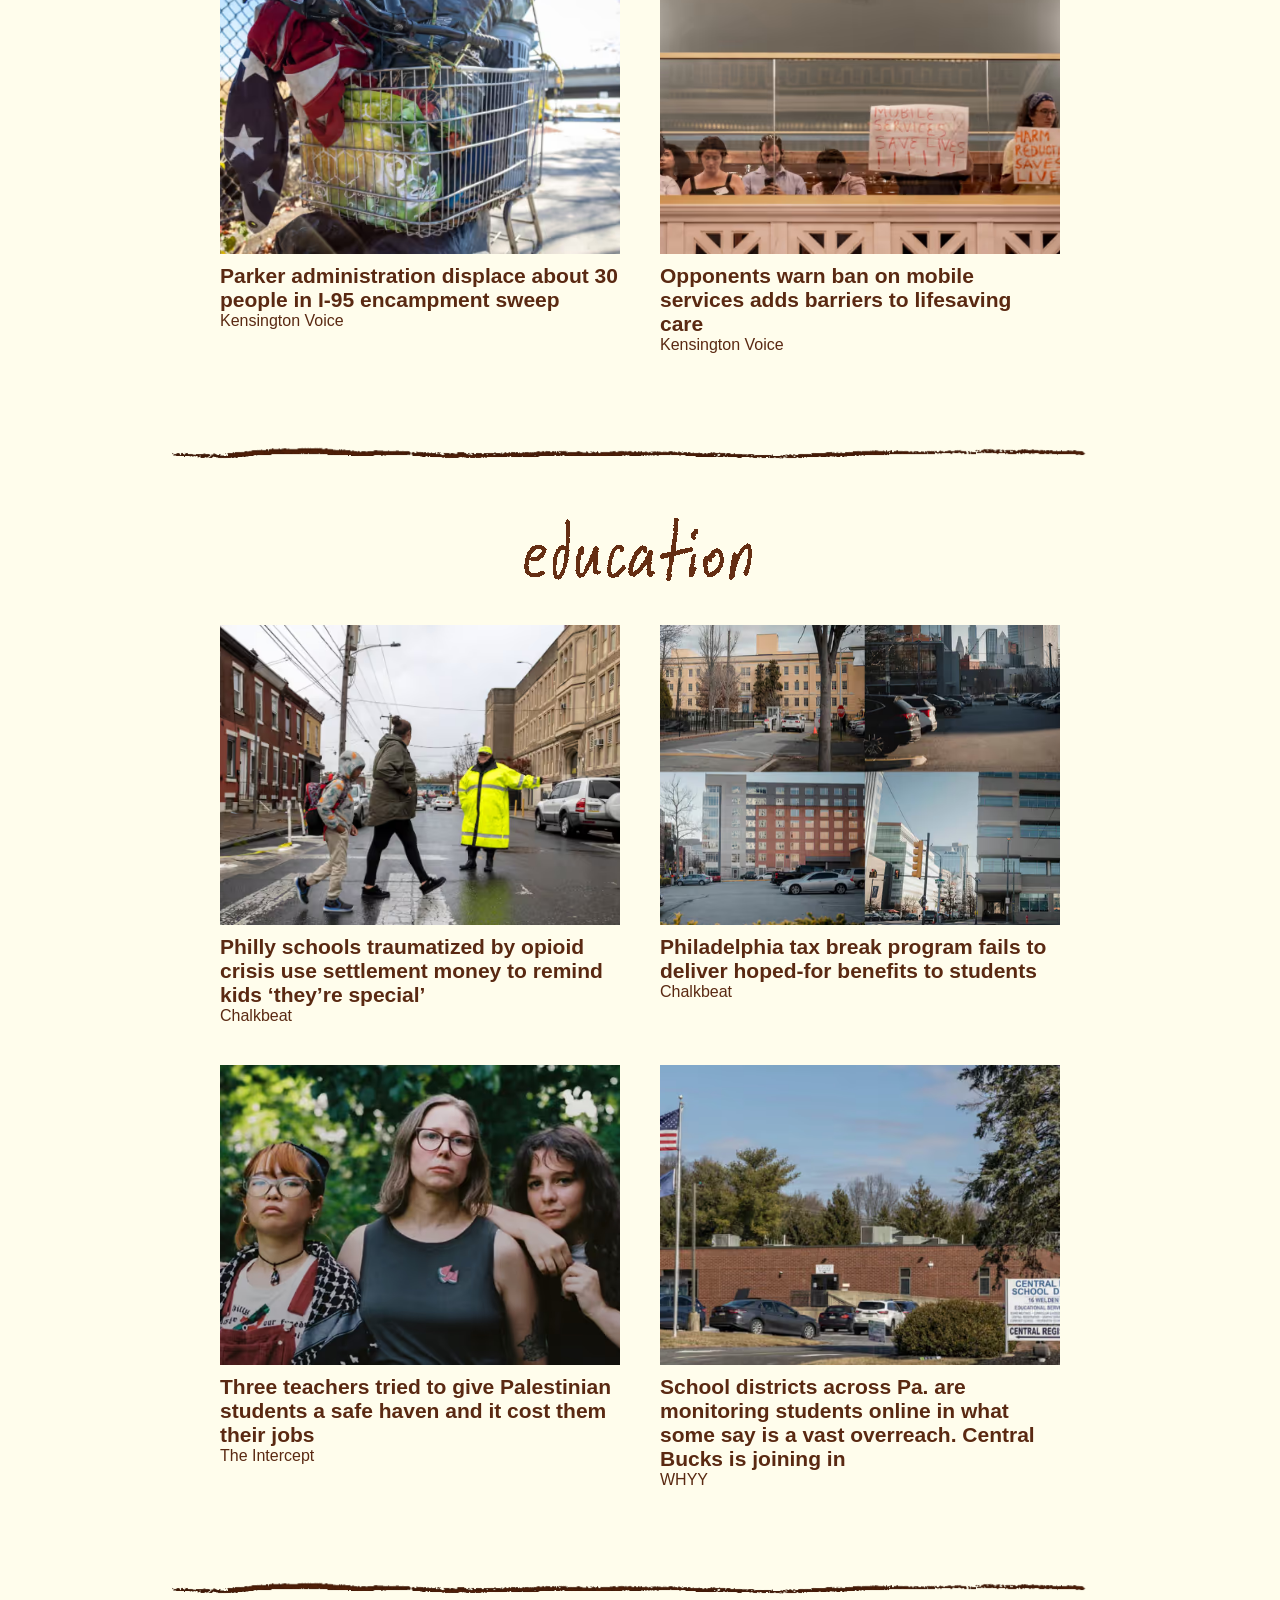
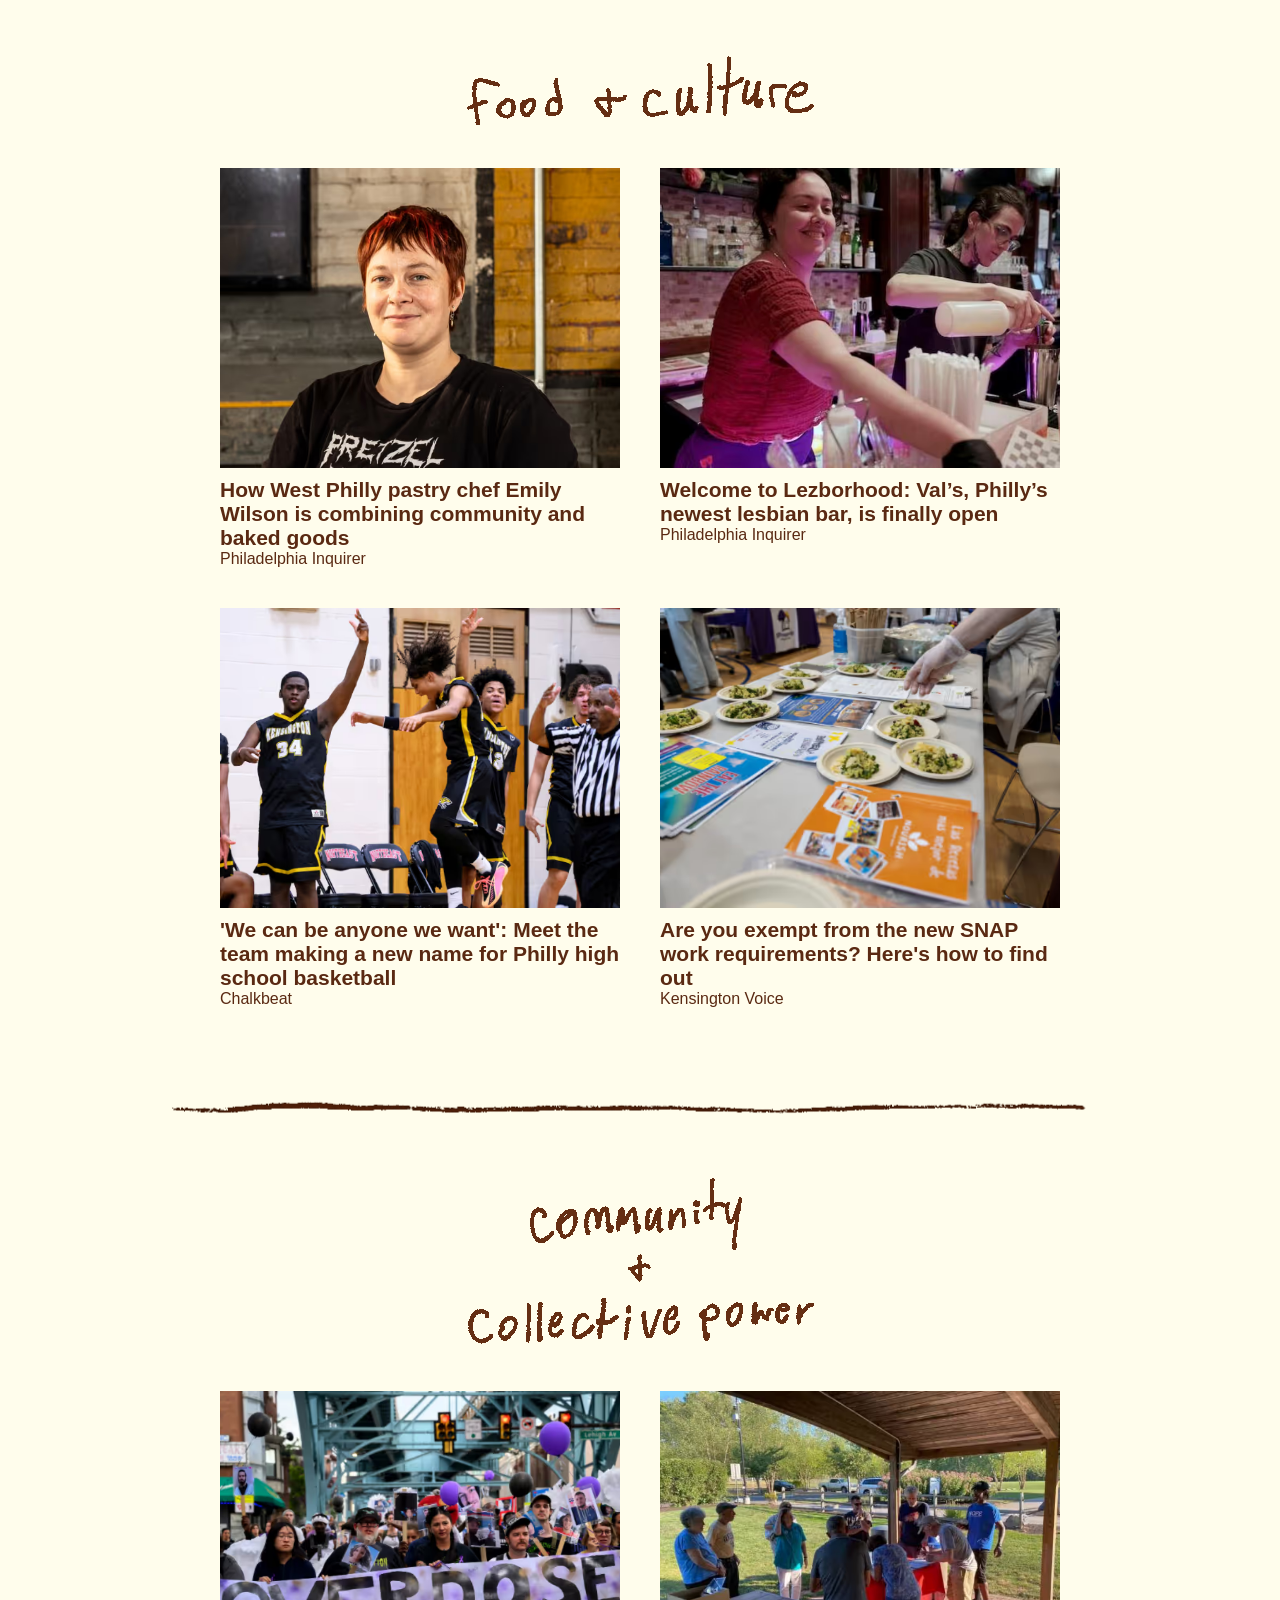
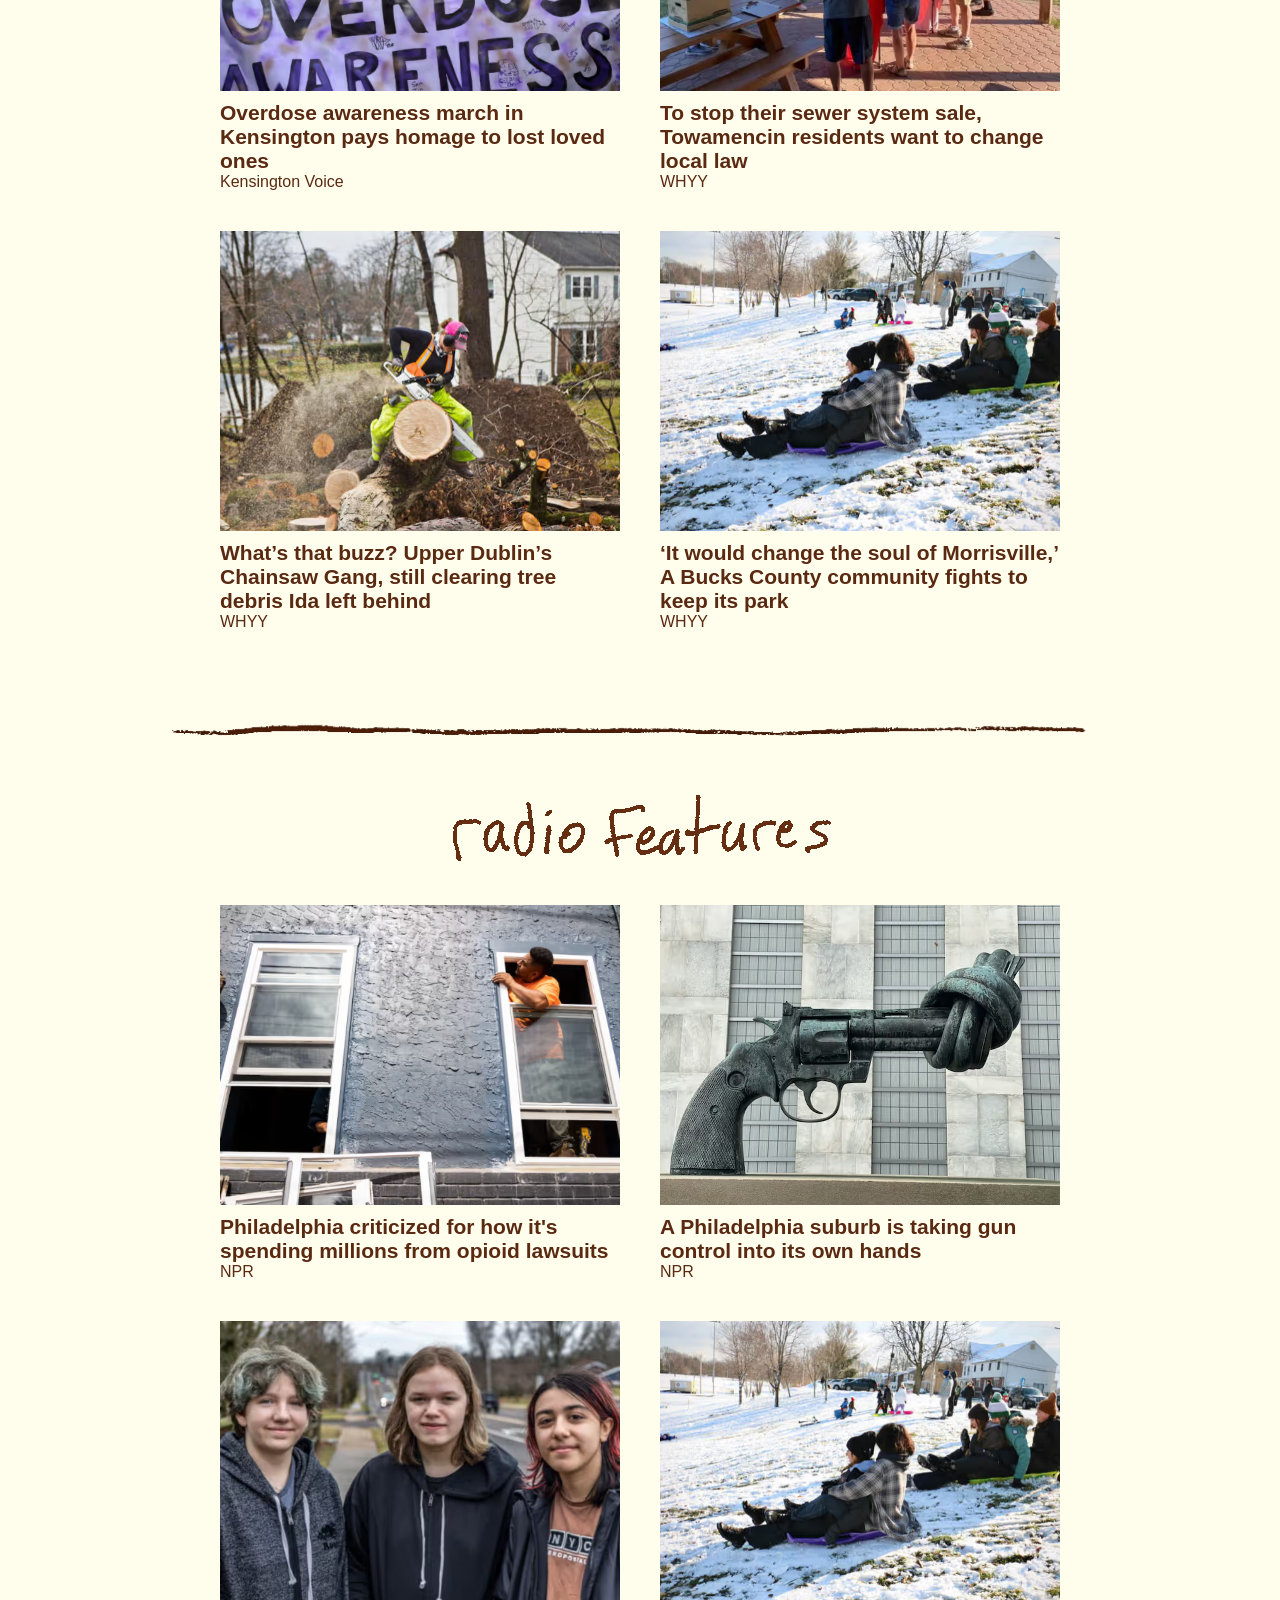
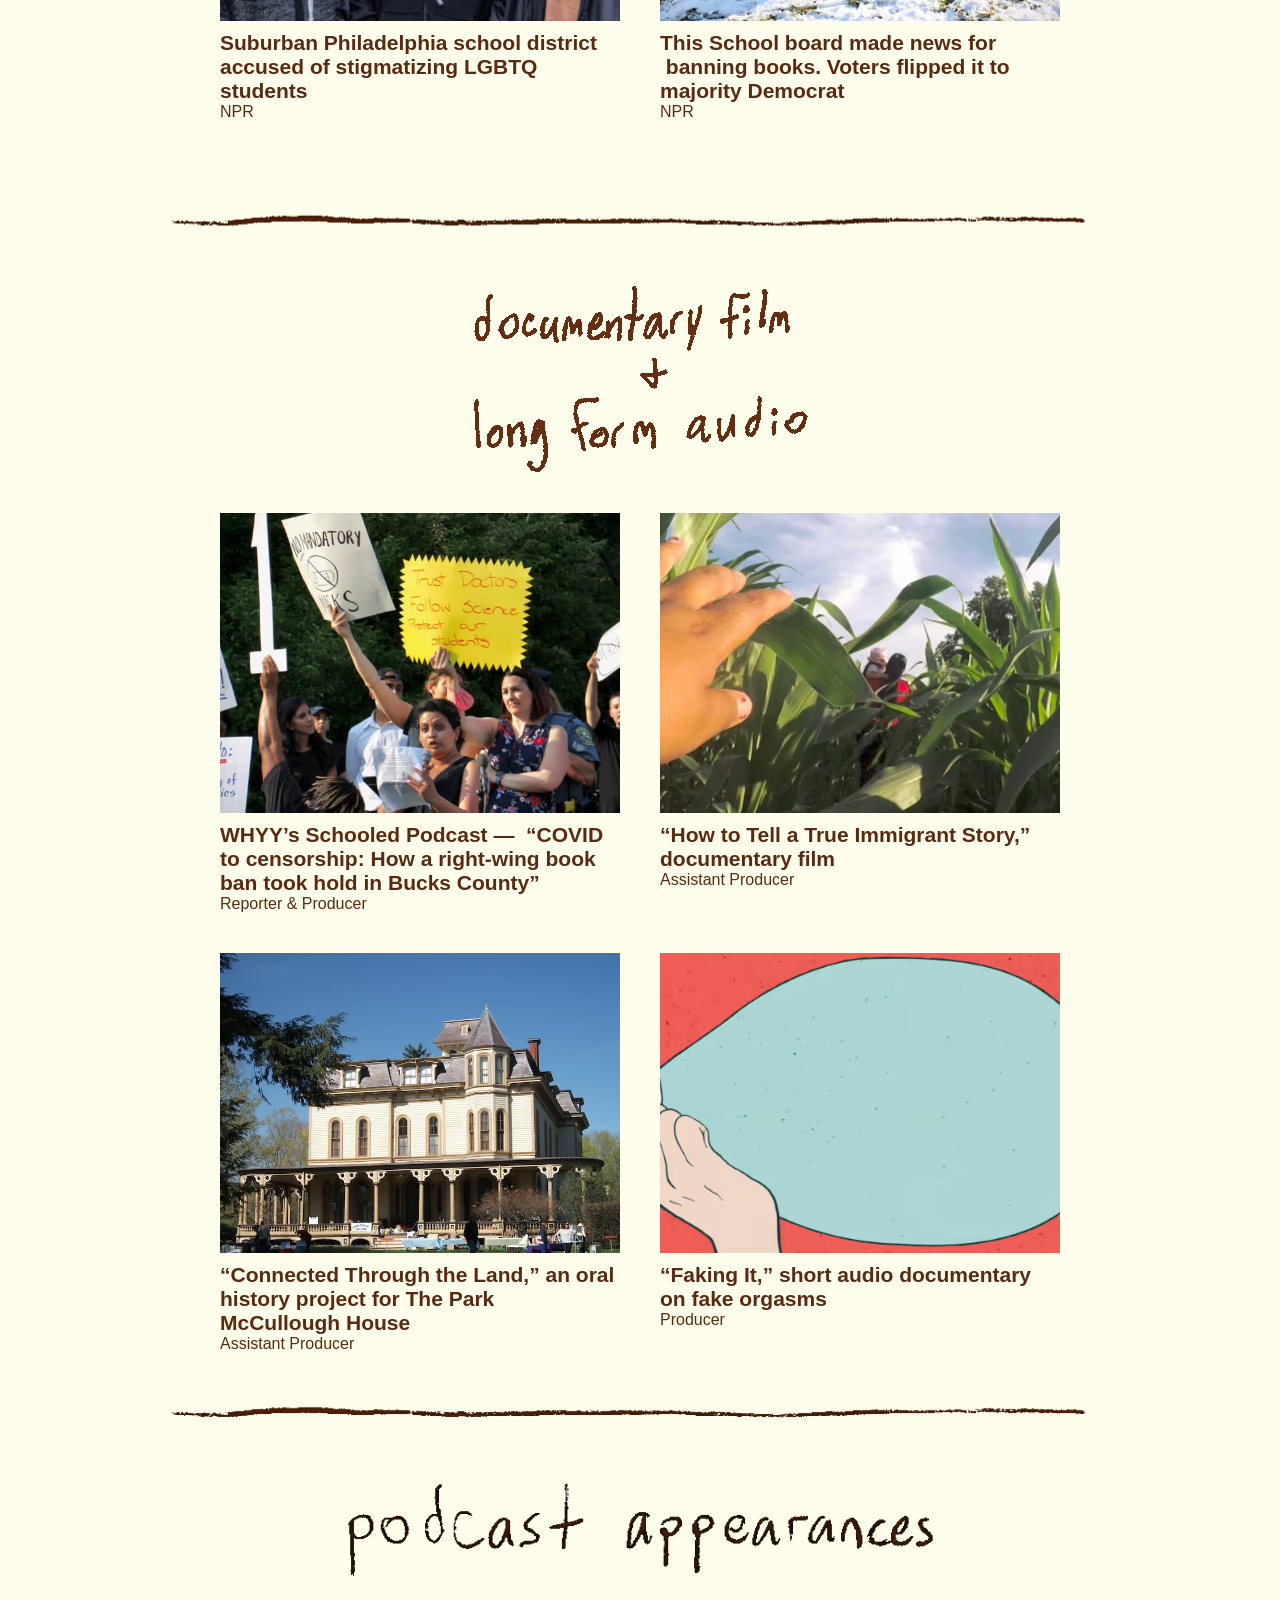
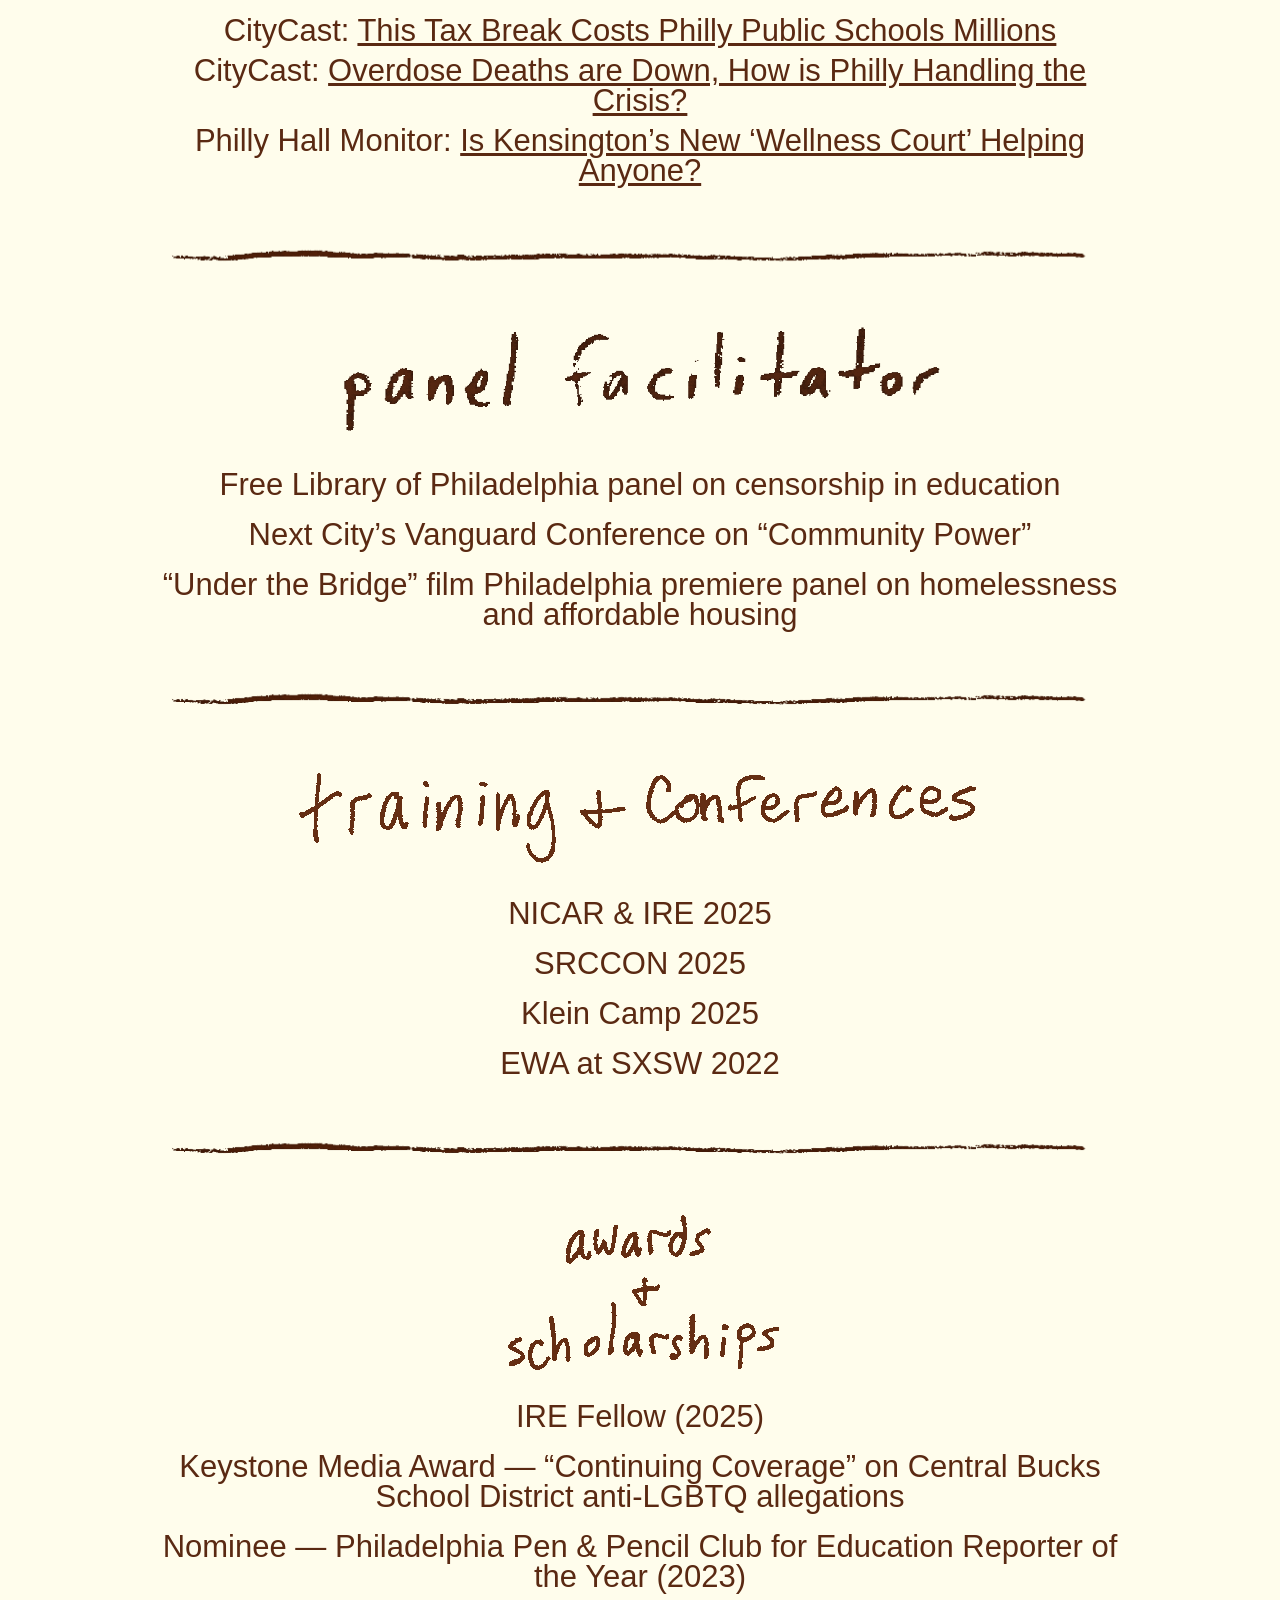
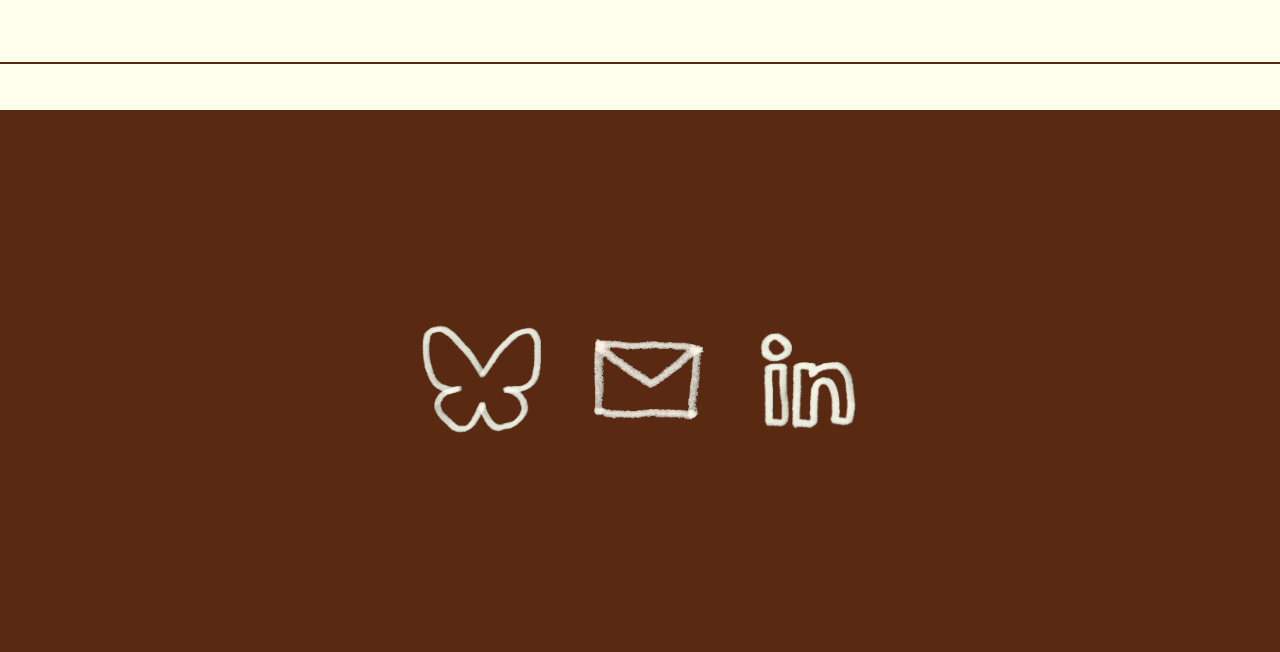
==== commit f68a24be: "added favicon, webclip" ====
--- a/index.html
+++ b/index.html
@@ -1,4 +1,4 @@
-<!DOCTYPE html><!--  This site was created in Webflow. https://webflow.com  --><!--  Last Published: Wed Apr 29 2026 19:38:06 GMT+0000 (Coordinated Universal Time)  -->
+<!DOCTYPE html><!--  This site was created in Webflow. https://webflow.com  --><!--  Last Published: Wed Apr 29 2026 20:07:44 GMT+0000 (Coordinated Universal Time)  -->
 <html data-wf-page="69d658fc8be49a40f64c001b" data-wf-site="69b9a6070962363e7c2c2811">
 <head>
   <meta charset="utf-8">
@@ -18,7 +18,7 @@
   <link href="css/emily-rizzo-portfolio.webflow.css" rel="stylesheet" type="text/css">
   <style>html.w-mod-js:not(.w-mod-ix3) :is(.inner-track, .text-and-star) {visibility: hidden !important;}</style>
   <script type="text/javascript">!function(o,c){var n=c.documentElement,t=" w-mod-";n.className+=t+"js",("ontouchstart"in o||o.DocumentTouch&&c instanceof DocumentTouch)&&(n.className+=t+"touch")}(window,document);</script>
-  <link href="images/favicon.ico" rel="shortcut icon" type="image/x-icon">
+  <link href="images/favicon.png" rel="shortcut icon" type="image/x-icon">
   <link href="images/webclip.png" rel="apple-touch-icon">
 </head>
 <body class="body">
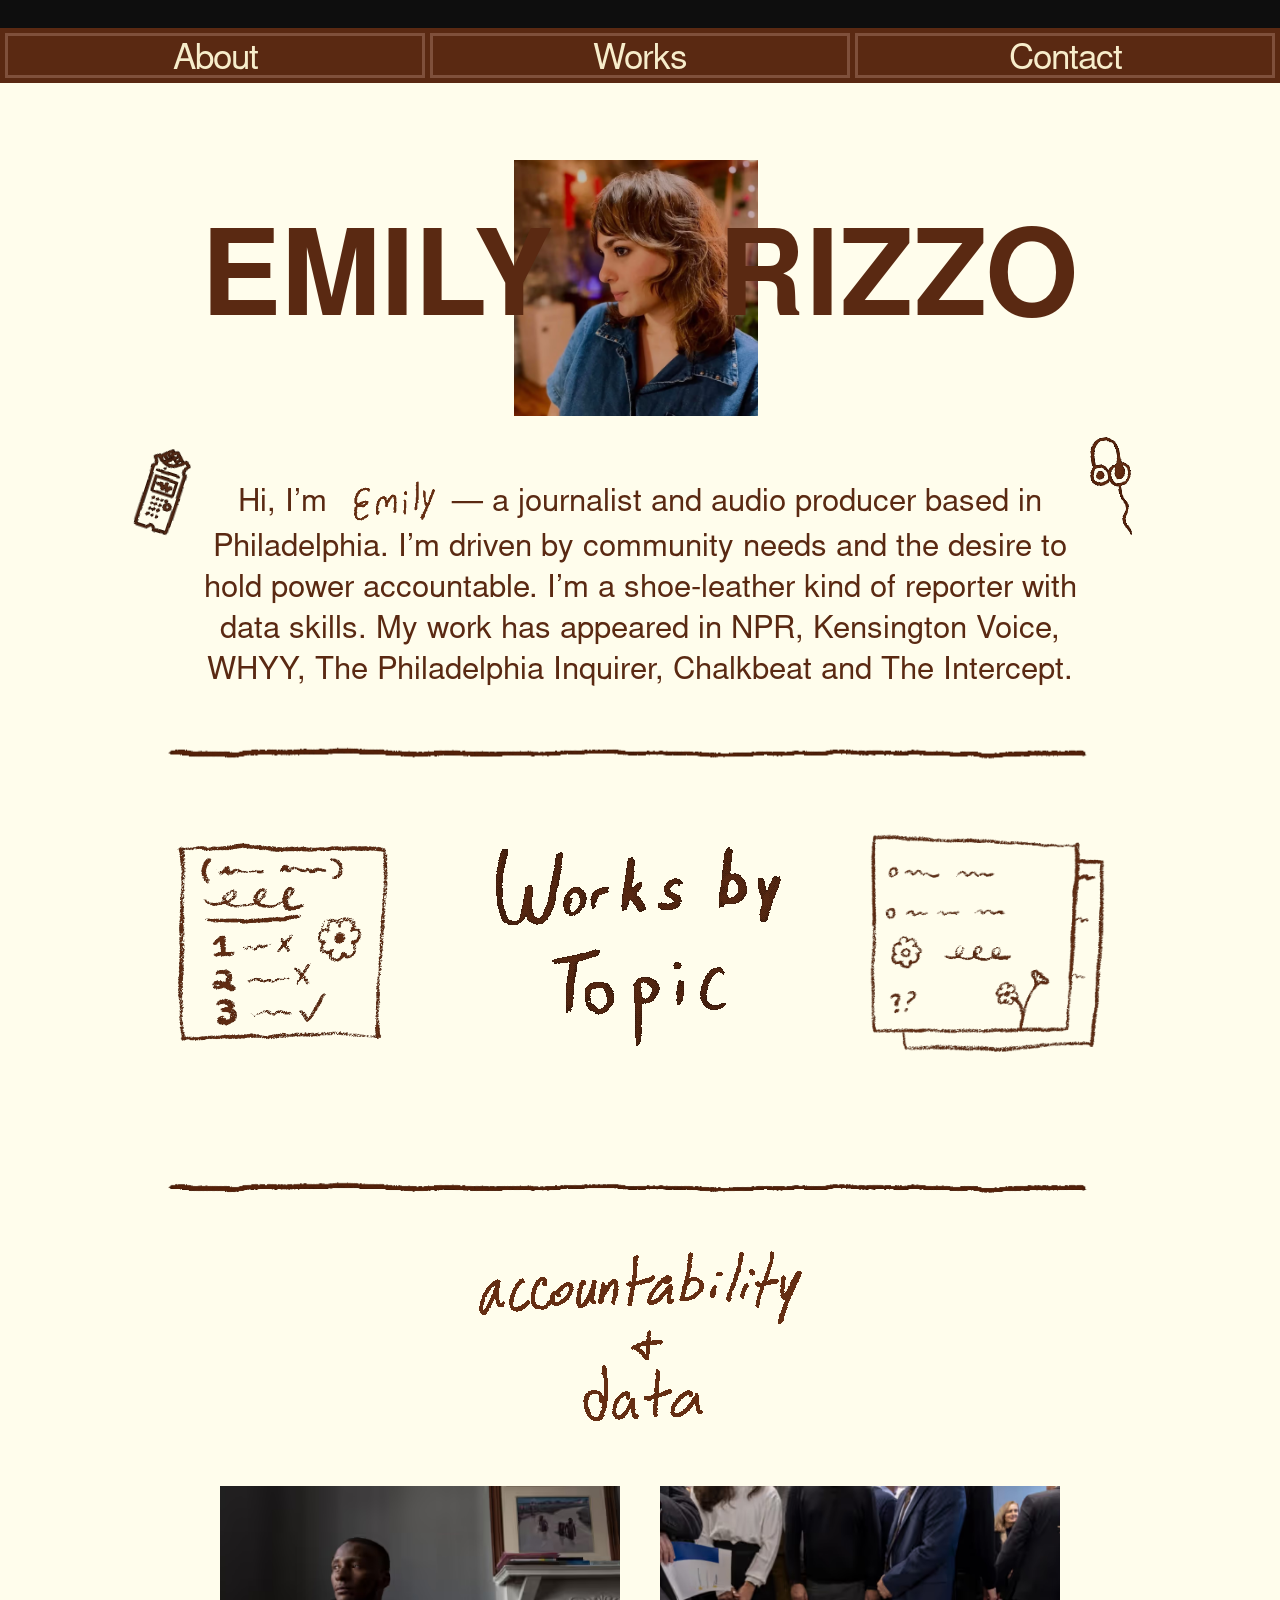
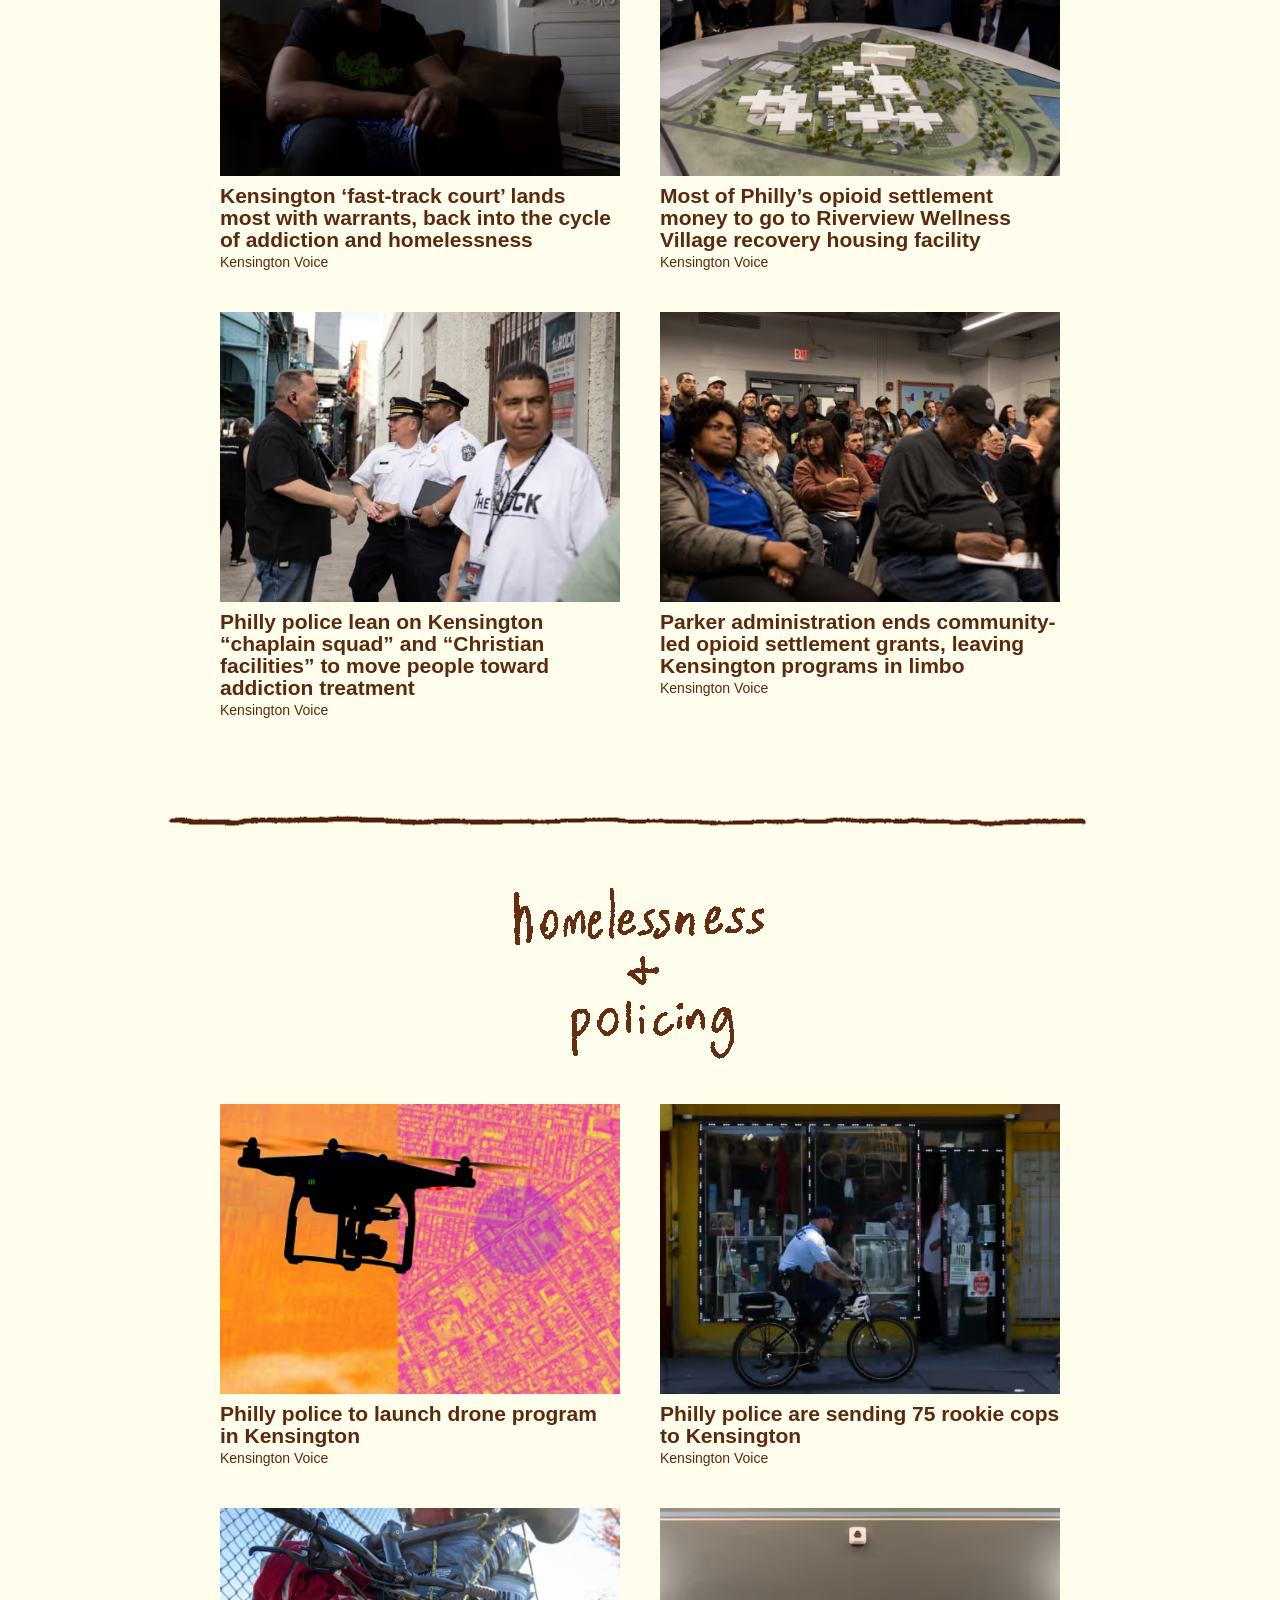
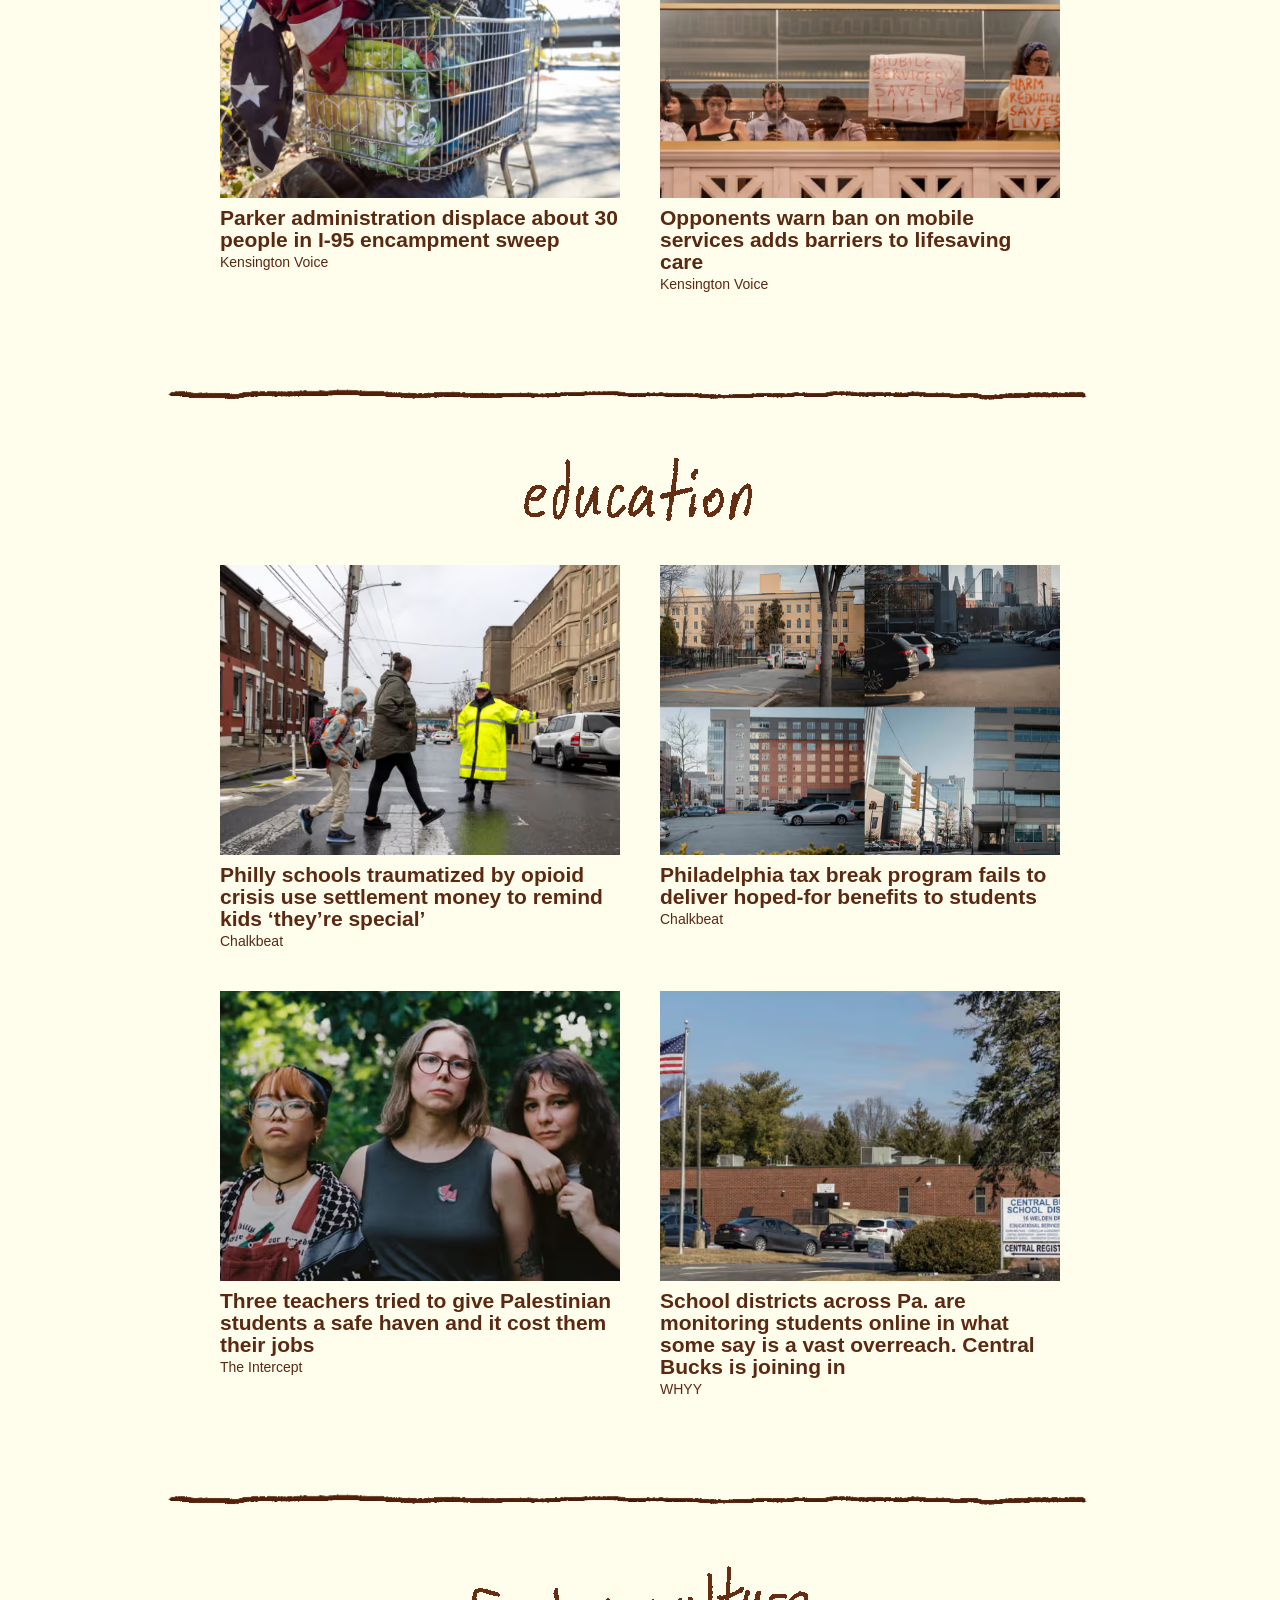
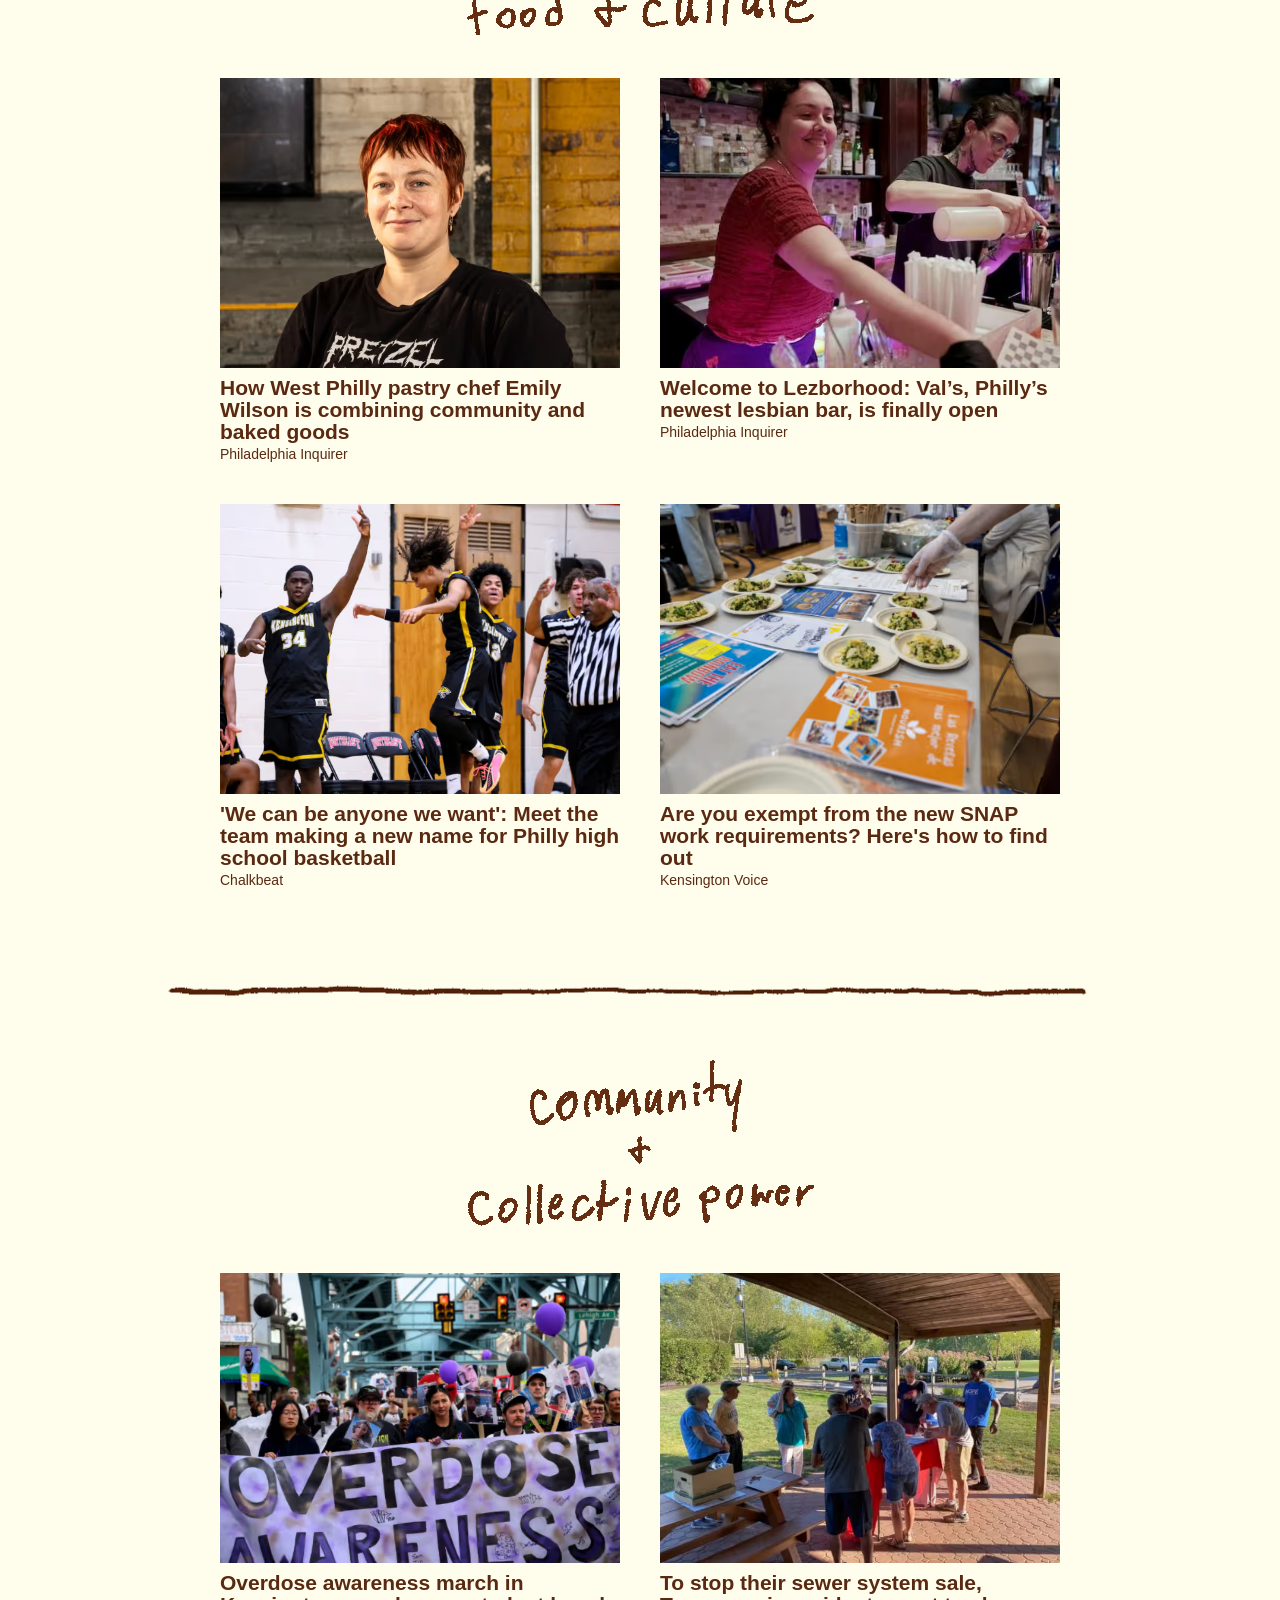
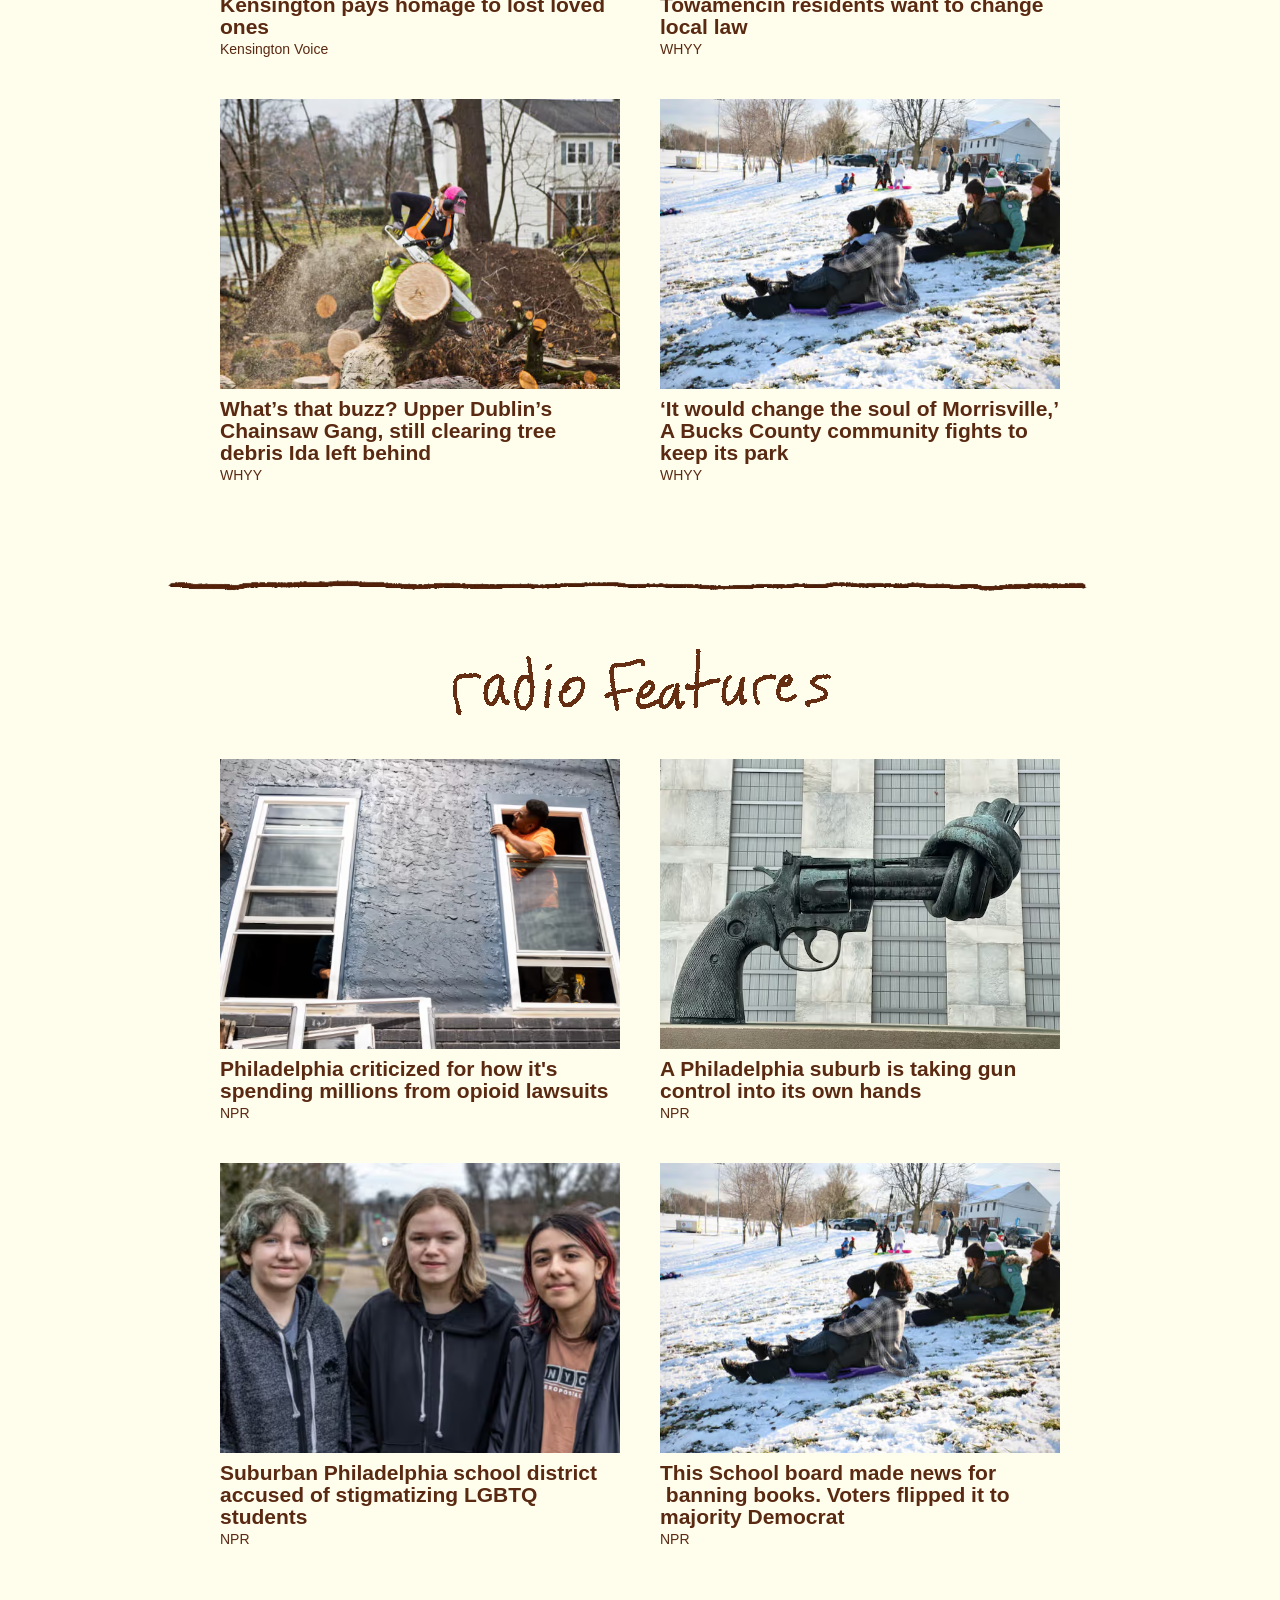
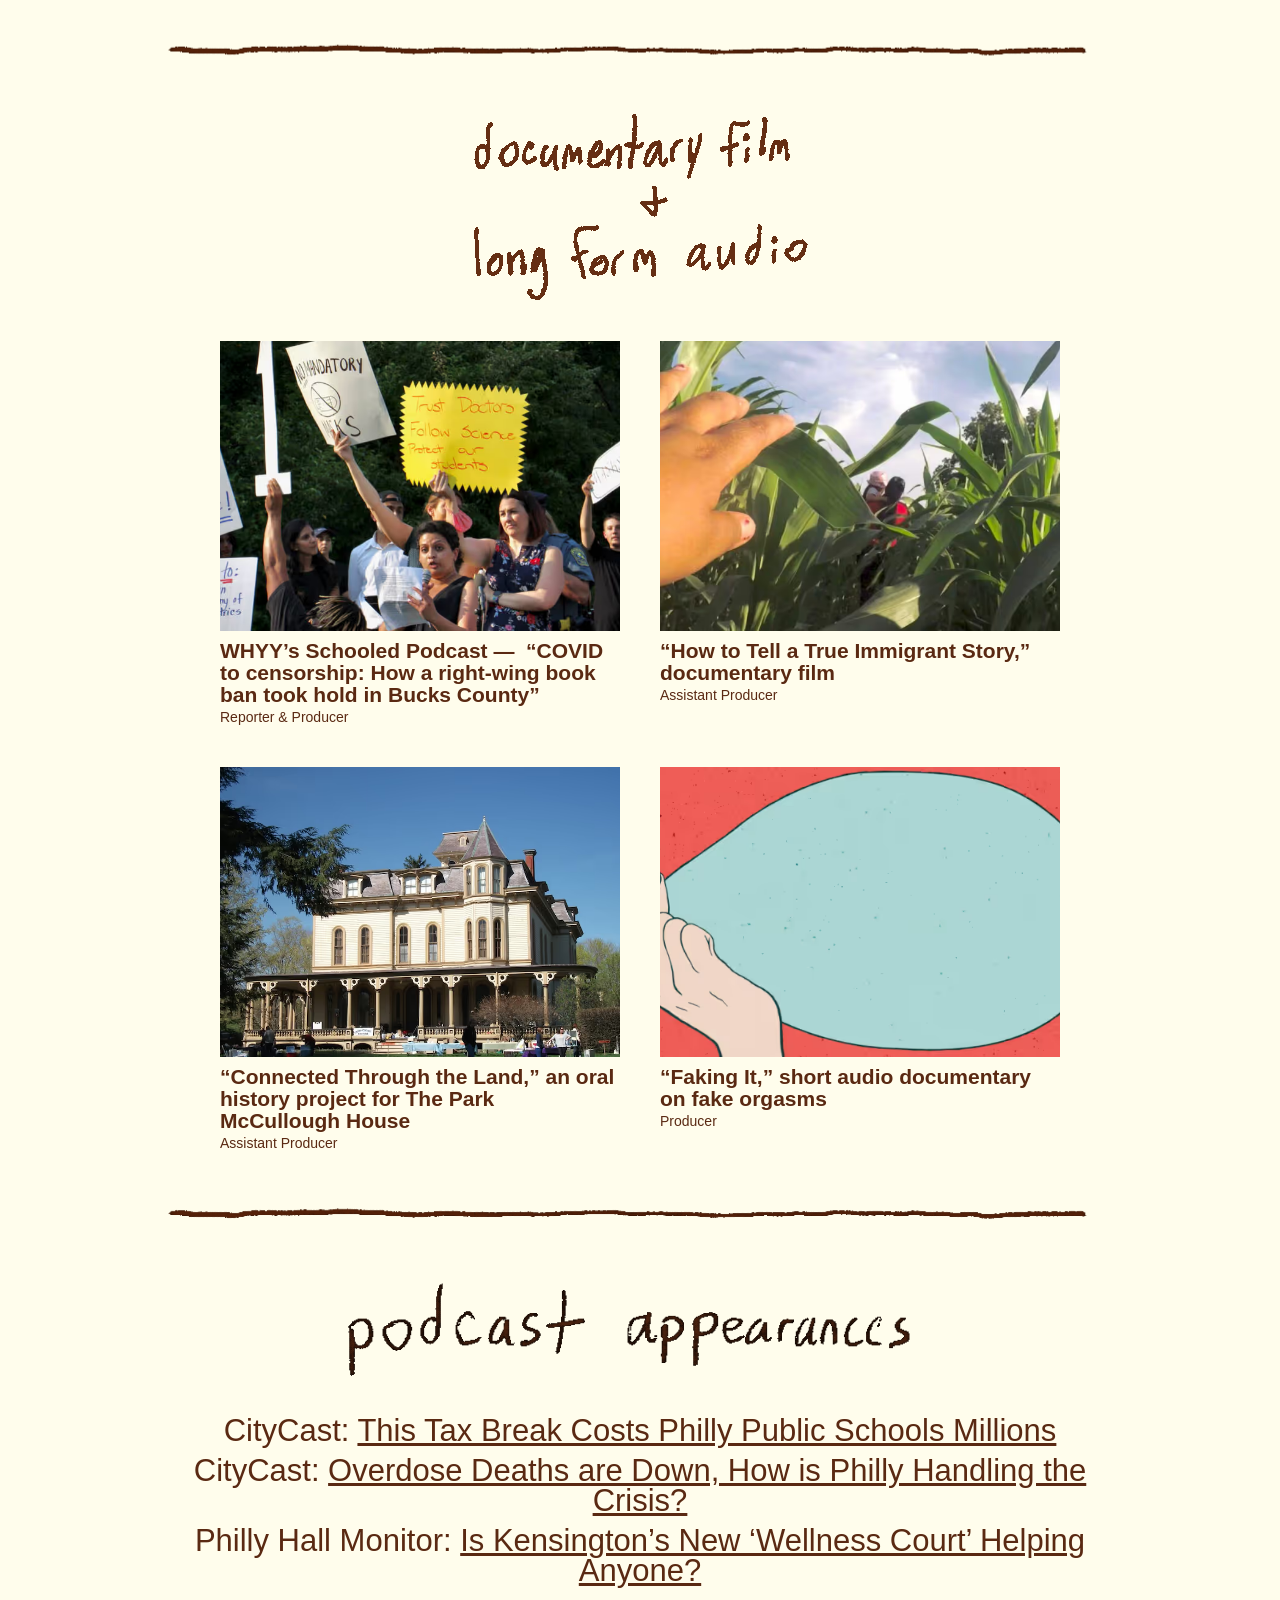
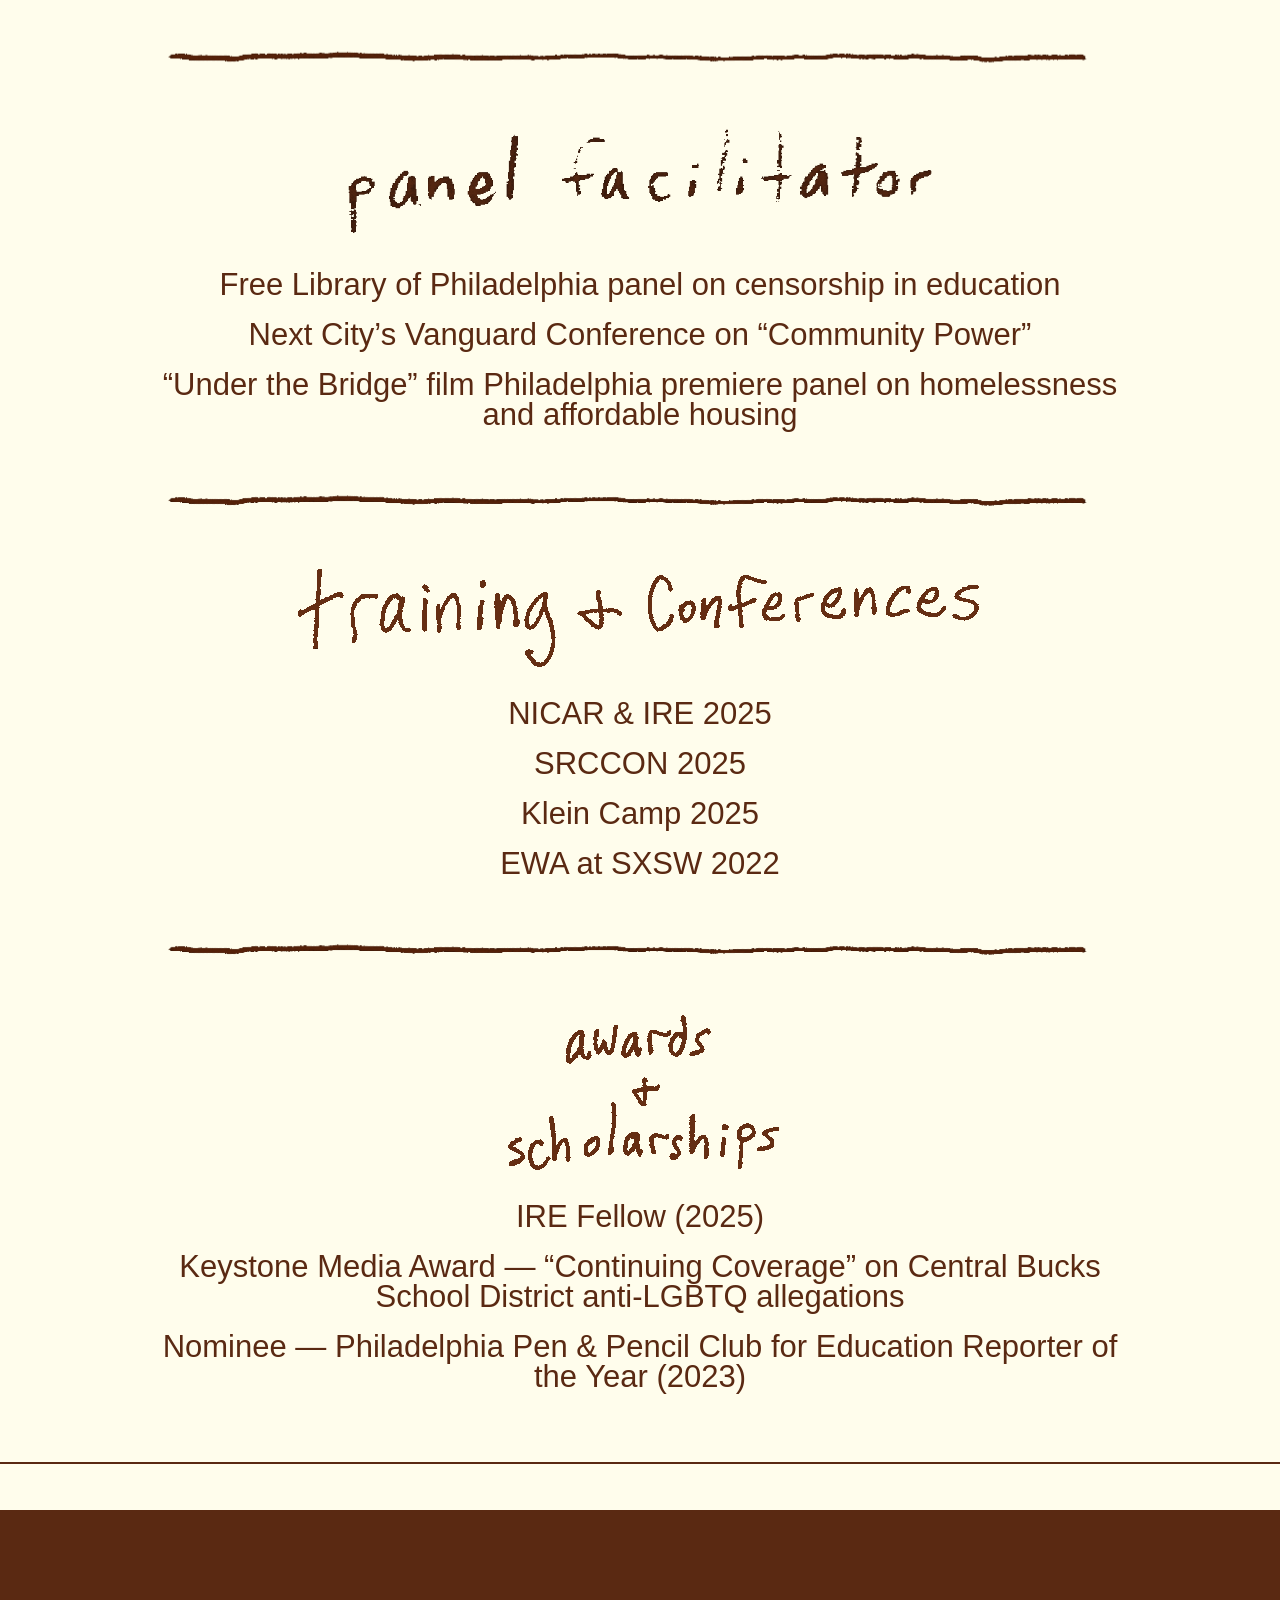
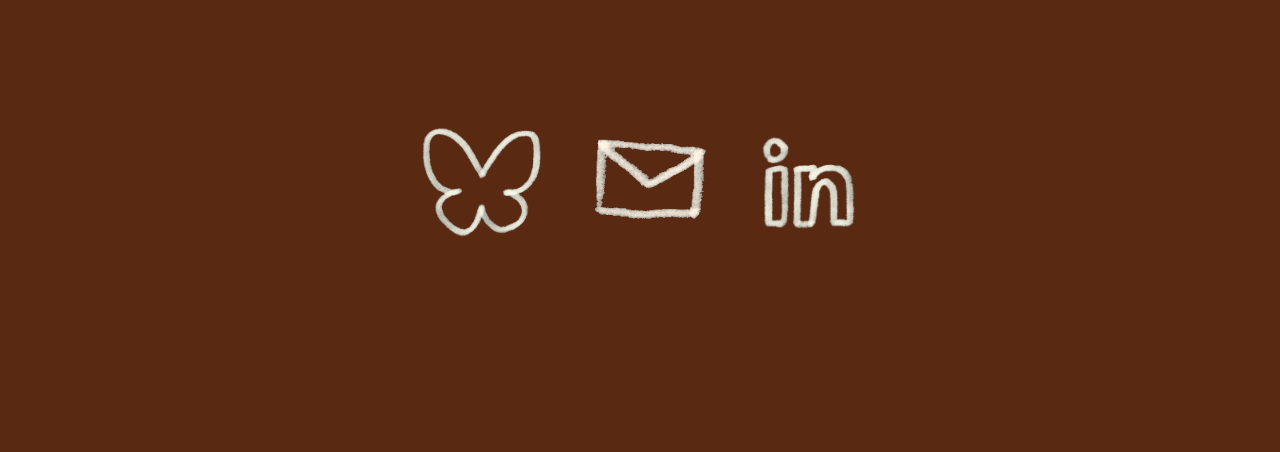
==== commit 80a8aa08: "updated links" ====
--- a/index.html
+++ b/index.html
@@ -1,4 +1,4 @@
-<!DOCTYPE html><!--  This site was created in Webflow. https://webflow.com  --><!--  Last Published: Wed Apr 29 2026 20:07:44 GMT+0000 (Coordinated Universal Time)  -->
+<!DOCTYPE html><!--  This site was created in Webflow. https://webflow.com  --><!--  Last Published: Mon Oct 26 2026 13:15:31 GMT+0000 (Coordinated Universal Time)  -->
 <html data-wf-page="69d658fc8be49a40f64c001b" data-wf-site="69b9a6070962363e7c2c2811">
 <head>
   <meta charset="utf-8">
@@ -7,8 +7,8 @@
   <meta content="Emily Rizzo | Journalist &amp; Audio Producer | Philadelphia, PA" property="og:title">
   <meta content="Hi, I’m Emily Rizzo, a journalist and audio producer based in Philadelphia. I’m driven by community needs and the desire to hold power accountable. I’m a shoe-leather kind of reporter with data skills. My work has appeared in NPR, Kensington Voice, WHYY, The Philadelphia Inquirer, Chalkbeat and The Intercept." property="og:description">
   <meta content="https://cdn.prod.website-files.com/69b9a6070962363e7c2c2811/69cc3645fc4946c5dfc3291e_emrizzo-ogimg.jpg" property="og:image">
-  <meta content="Emily Rizzo | Journalist &amp; Audio Producer | Philadelphia, PA" property="twitter:title">
-  <meta content="Hi, I’m Emily Rizzo, a journalist and audio producer based in Philadelphia. I’m driven by community needs and the desire to hold power accountable. I’m a shoe-leather kind of reporter with data skills. My work has appeared in NPR, Kensington Voice, WHYY, The Philadelphia Inquirer, Chalkbeat and The Intercept." property="twitter:description">
+  <meta content="Emily Rizzo | Journalist &amp; Audio Producer | Philadelphia, PA" name="twitter:title">
+  <meta content="Hi, I’m Emily Rizzo, a journalist and audio producer based in Philadelphia. I’m driven by community needs and the desire to hold power accountable. I’m a shoe-leather kind of reporter with data skills. My work has appeared in NPR, Kensington Voice, WHYY, The Philadelphia Inquirer, Chalkbeat and The Intercept." name="twitter:description">
   <meta property="og:type" content="website">
   <meta content="summary_large_image" name="twitter:card">
   <meta content="width=device-width, initial-scale=1" name="viewport">
@@ -16,7 +16,7 @@
   <link href="css/normalize.css" rel="stylesheet" type="text/css">
   <link href="css/webflow.css" rel="stylesheet" type="text/css">
   <link href="css/emily-rizzo-portfolio.webflow.css" rel="stylesheet" type="text/css">
-  <style>html.w-mod-js:not(.w-mod-ix3) :is(.inner-track, .text-and-star) {visibility: hidden !important;}</style>
+  <style>html.w-mod-js:not(.w-mod-ix3) :is(.text-and-star, .inner-track) {visibility: hidden !important;}</style>
   <script type="text/javascript">!function(o,c){var n=c.documentElement,t=" w-mod-";n.className+=t+"js",("ontouchstart"in o||o.DocumentTouch&&c instanceof DocumentTouch)&&(n.className+=t+"touch")}(window,document);</script>
   <link href="images/favicon.png" rel="shortcut icon" type="image/x-icon">
   <link href="images/webclip.png" rel="apple-touch-icon">
@@ -181,7 +181,7 @@
             <div class="works-container">
               <div class="work"><img src="images/od-walk.avif" loading="lazy" alt="" class="image-12">
                 <div class="title">
-                  <a href="https://www.npr.org/2023/08/19/1194846084/a-philadelphia-suburb-is-taking-gun-control-into-its-own-hands" target="_blank" class="link-4">Overdose awareness march in Kensington pays homage to lost loved ones</a>
+                  <a href="https://www.kensingtonvoice.com/overdose-awareness-march-in-kensington-pays-homage-to-lost-loved-ones/" target="_blank" class="link-4">Overdose awareness march in Kensington pays homage to lost loved ones</a>
                 </div>
                 <div class="outlet">Kensington Voice </div>
               </div>
@@ -217,19 +217,19 @@
               </div>
               <div class="work"><img src="images/revolver-control.avif" loading="lazy" alt="" class="image-13">
                 <div class="title">
-                  <a href="https://whyy.org/articles/towamencin-residents-home-rule-charter-sewer-system-sale/" target="_blank" class="link-4">A Philadelphia suburb is taking gun control into its own hands</a>
+                  <a href="https://www.npr.org/2023/08/19/1194846084/a-philadelphia-suburb-is-taking-gun-control-into-its-own-hands" target="_blank" class="link-4">A Philadelphia suburb is taking gun control into its own hands</a>
                 </div>
                 <div class="outlet">NPR</div>
               </div>
               <div class="work"><img src="images/lgbtq-teens-crop.avif" loading="lazy" alt="" class="image-14">
                 <div class="title">
-                  <a href="https://whyy.org/articles/whats-that-buzz-upper-dublins-chainsaw-gang-still-clearing-tree-debris-ida-left-behind/" target="_blank" class="link-4">Suburban Philadelphia school district accused of stigmatizing LGBTQ students</a>
+                  <a href="https://www.npr.org/2023/01/31/1152903838/encore-suburban-philadelphia-school-district-accused-of-stigmatizing-lgbtq-stude" target="_blank" class="link-4">Suburban Philadelphia school district accused of stigmatizing LGBTQ students</a>
                 </div>
                 <div class="outlet">NPR</div>
               </div>
               <div class="work"><img src="images/sledding.avif" loading="lazy" sizes="(max-width: 717px) 100vw, 717px" srcset="images/Screenshot-2026-03-30-at-1.13.24-PM-p-500.avif 500w, images/sledding.avif 717w" alt="" class="image-16">
                 <div class="title">
-                  <a href="https://whyy.org/articles/it-would-change-the-soul-of-morrisville-a-bucks-county-community-fights-to-keep-its-park/" target="_blank" class="link-4">This School board made news for  banning books. Voters flipped it to majority Democrat</a>
+                  <a href="https://www.npr.org/2023/11/11/1212185489/election-pennsylvania-school-board" target="_blank" class="link-4">This School board made news for  banning books. Voters flipped it to majority Democrat</a>
                 </div>
                 <div class="outlet">NPR</div>
               </div>
--- a/css/webflow.css
+++ b/css/webflow.css
@@ -0,0 +1,1879 @@
+@font-face {
+  font-family: 'webflow-icons';
+  src: url("[data-uri]") format('truetype');
+  font-weight: normal;
+  font-style: normal;
+}
+[class^="w-icon-"],
+[class*=" w-icon-"] {
+  /* use !important to prevent issues with browser extensions that change fonts */
+  font-family: 'webflow-icons' !important;
+  speak: none;
+  font-style: normal;
+  font-weight: normal;
+  font-variant: normal;
+  text-transform: none;
+  line-height: 1;
+  /* Better Font Rendering =========== */
+  -webkit-font-smoothing: antialiased;
+  -moz-osx-font-smoothing: grayscale;
+}
+.w-icon-slider-right:before {
+  content: "\e600";
+}
+.w-icon-slider-left:before {
+  content: "\e601";
+}
+.w-icon-nav-menu:before {
+  content: "\e602";
+}
+.w-icon-arrow-down:before,
+.w-icon-dropdown-toggle:before {
+  content: "\e603";
+}
+.w-icon-file-upload-remove:before {
+  content: "\e900";
+}
+.w-icon-file-upload-icon:before {
+  content: "\e903";
+}
+* {
+  -webkit-box-sizing: border-box;
+  -moz-box-sizing: border-box;
+  box-sizing: border-box;
+}
+html {
+  height: 100%;
+}
+body {
+  margin: 0;
+  min-height: 100%;
+  background-color: #fff;
+  font-family: Arial, sans-serif;
+  font-size: 14px;
+  line-height: 20px;
+  color: #333;
+}
+img {
+  max-width: 100%;
+  vertical-align: middle;
+  display: inline-block;
+}
+html.w-mod-touch * {
+  background-attachment: scroll !important;
+}
+.w-block {
+  display: block;
+}
+.w-inline-block {
+  max-width: 100%;
+  display: inline-block;
+}
+.w-clearfix:before,
+.w-clearfix:after {
+  content: " ";
+  display: table;
+  grid-column-start: 1;
+  grid-row-start: 1;
+  grid-column-end: 2;
+  grid-row-end: 2;
+}
+.w-clearfix:after {
+  clear: both;
+}
+.w-hidden {
+  display: none;
+}
+.w-button {
+  display: inline-block;
+  padding: 9px 15px;
+  background-color: #3898EC;
+  color: white;
+  border: 0;
+  line-height: inherit;
+  text-decoration: none;
+  cursor: pointer;
+  border-radius: 0;
+}
+input.w-button {
+  -webkit-appearance: button;
+}
+:where(button.w-popover-trigger) {
+  background-color: transparent;
+  border: 0;
+  color: inherit;
+  cursor: pointer;
+  font: inherit;
+  line-height: inherit;
+  margin: 0;
+  padding: 0;
+  text-align: inherit;
+  text-decoration: inherit;
+}
+:where(button.w-modal-trigger) {
+  background-color: transparent;
+  border: 0;
+  color: inherit;
+  cursor: pointer;
+  font: inherit;
+  line-height: inherit;
+  margin: 0;
+  padding: 0;
+  text-align: inherit;
+  text-decoration: inherit;
+}
+.w-popover {
+  position-anchor: none;
+}
+:where(
+  .w-popover[data-w-popover-backdrop-animated],
+  .w-modal[data-w-popover-backdrop-animated]
+)::backdrop {
+  animation: var(--w-backdrop-animation, none);
+}
+:where(.w-popover, .w-modal) {
+  --w-backdrop-animation: initial;
+}
+.w-popover-mask {
+  position: fixed !important;
+  inset: 0 !important;
+  width: auto !important;
+  height: auto !important;
+  max-width: none !important;
+  max-height: none !important;
+  margin: 0 !important;
+  padding: 0 !important;
+  border: 0 !important;
+  opacity: 0 !important;
+  transform: none !important;
+  clip-path: none !important;
+  pointer-events: auto !important;
+}
+.w-popover-mask[popover] {
+  translate: none !important;
+  rotate: none !important;
+  scale: none !important;
+}
+.w-popover-mask::backdrop {
+  display: none !important;
+}
+.w-popover-mask:not(:popover-open) {
+  display: none !important;
+}
+@supports not selector(:popover-open) {
+  .w-popover-mask {
+    display: none !important;
+  }
+}
+.w-popover[popover]:not(:popover-open) {
+  display: none;
+}
+.w-modal:not([open]):not([popover]) {
+  display: none;
+}
+.w-modal[popover]:not(:popover-open) {
+  display: none;
+}
+:where(.w-modal[data-w-modal-lock-scroll]) {
+  overscroll-behavior: contain;
+}
+html[data-w-dynpage] [data-w-cloak] {
+  color: transparent !important;
+}
+.w-code-block {
+  margin: unset;
+}
+pre.w-code-block code {
+  all: inherit;
+}
+pre.w-code-block code > span {
+  display: block !important;
+}
+.w-optimization {
+  display: contents;
+}
+.w-webflow-badge,
+.w-webflow-badge > img {
+  box-sizing: unset;
+  width: unset;
+  height: unset;
+  max-height: unset;
+  max-width: unset;
+  min-height: unset;
+  min-width: unset;
+  margin: unset;
+  padding: unset;
+  float: unset;
+  clear: unset;
+  border: unset;
+  border-radius: unset;
+  background: unset;
+  background-image: unset;
+  background-position: unset;
+  background-size: unset;
+  background-repeat: unset;
+  background-origin: unset;
+  background-clip: unset;
+  background-attachment: unset;
+  background-color: unset;
+  box-shadow: unset;
+  transform: unset;
+  transition: unset;
+  direction: unset;
+  font-family: unset;
+  font-weight: unset;
+  color: unset;
+  font-size: unset;
+  line-height: unset;
+  font-style: unset;
+  font-variant: unset;
+  text-align: unset;
+  letter-spacing: unset;
+  text-decoration: unset;
+  text-indent: unset;
+  text-transform: unset;
+  list-style-type: unset;
+  text-shadow: unset;
+  vertical-align: unset;
+  cursor: unset;
+  white-space: unset;
+  word-break: unset;
+  word-spacing: unset;
+  word-wrap: unset;
+}
+.w-webflow-badge {
+  position: fixed !important;
+  display: inline-block !important;
+  visibility: visible !important;
+  opacity: 1 !important;
+  z-index: 2147483647 !important;
+  top: auto !important;
+  right: 12px !important;
+  bottom: 12px !important;
+  left: auto !important;
+  color: #aaadb0 !important;
+  background-color: #fff !important;
+  border-radius: 3px !important;
+  padding: 6px !important;
+  font-size: 12px !important;
+  line-height: 14px !important;
+  text-decoration: none !important;
+  transform: none !important;
+  margin: 0 !important;
+  width: auto !important;
+  height: auto !important;
+  overflow: unset !important;
+  white-space: nowrap;
+  box-shadow: 0 0 0 1px rgba(0, 0, 0, 0.1), 0px 1px 3px rgba(0, 0, 0, 0.1);
+  cursor: pointer;
+}
+.w-webflow-badge > img {
+  position: unset;
+  display: inline-block !important;
+  visibility: unset !important;
+  opacity: 1 !important;
+  vertical-align: middle !important;
+}
+h1,
+h2,
+h3,
+h4,
+h5,
+h6 {
+  font-weight: bold;
+  margin-bottom: 10px;
+}
+h1 {
+  font-size: 38px;
+  line-height: 44px;
+  margin-top: 20px;
+}
+h2 {
+  font-size: 32px;
+  line-height: 36px;
+  margin-top: 20px;
+}
+h3 {
+  font-size: 24px;
+  line-height: 30px;
+  margin-top: 20px;
+}
+h4 {
+  font-size: 18px;
+  line-height: 24px;
+  margin-top: 10px;
+}
+h5 {
+  font-size: 14px;
+  line-height: 20px;
+  margin-top: 10px;
+}
+h6 {
+  font-size: 12px;
+  line-height: 18px;
+  margin-top: 10px;
+}
+p {
+  margin-top: 0;
+  margin-bottom: 10px;
+}
+blockquote {
+  margin: 0 0 10px 0;
+  padding: 10px 20px;
+  border-left: 5px solid #E2E2E2;
+  font-size: 18px;
+  line-height: 22px;
+}
+figure {
+  margin: 0;
+  margin-bottom: 10px;
+}
+figcaption {
+  margin-top: 5px;
+  text-align: center;
+}
+ul,
+ol {
+  margin-top: 0px;
+  margin-bottom: 10px;
+  padding-left: 40px;
+}
+.w-list-unstyled {
+  padding-left: 0;
+  list-style: none;
+}
+.w-embed:before,
+.w-embed:after {
+  content: " ";
+  display: table;
+  grid-column-start: 1;
+  grid-row-start: 1;
+  grid-column-end: 2;
+  grid-row-end: 2;
+}
+.w-embed:after {
+  clear: both;
+}
+.w-video {
+  width: 100%;
+  position: relative;
+  padding: 0;
+}
+.w-video iframe,
+.w-video object,
+.w-video embed {
+  position: absolute;
+  top: 0;
+  left: 0;
+  width: 100%;
+  height: 100%;
+  border: none;
+}
+fieldset {
+  padding: 0;
+  margin: 0;
+  border: 0;
+}
+button,
+[type='button'],
+[type='reset'] {
+  border: 0;
+  cursor: pointer;
+  -webkit-appearance: button;
+}
+.w-form {
+  margin: 0 0 15px;
+}
+.w-form-done {
+  display: none;
+  padding: 20px;
+  text-align: center;
+  background-color: #dddddd;
+}
+.w-form-fail {
+  display: none;
+  margin-top: 10px;
+  padding: 10px;
+  background-color: #ffdede;
+}
+label {
+  display: block;
+  margin-bottom: 5px;
+  font-weight: bold;
+}
+.w-input,
+.w-select {
+  display: block;
+  width: 100%;
+  height: 38px;
+  padding: 8px 12px;
+  margin-bottom: 10px;
+  font-size: 14px;
+  line-height: 1.42857143;
+  color: #333333;
+  vertical-align: middle;
+  background-color: #ffffff;
+  border: 1px solid #cccccc;
+}
+.w-input::placeholder,
+.w-select::placeholder {
+  color: #999;
+}
+.w-input:focus,
+.w-select:focus {
+  border-color: #3898EC;
+  outline: 0;
+}
+.w-input[disabled],
+.w-select[disabled],
+.w-input[readonly],
+.w-select[readonly],
+fieldset[disabled] .w-input,
+fieldset[disabled] .w-select {
+  cursor: not-allowed;
+}
+.w-input[disabled]:not(.w-input-disabled),
+.w-select[disabled]:not(.w-input-disabled),
+.w-input[readonly],
+.w-select[readonly],
+fieldset[disabled]:not(.w-input-disabled) .w-input,
+fieldset[disabled]:not(.w-input-disabled) .w-select {
+  background-color: #eeeeee;
+}
+textarea.w-input,
+textarea.w-select {
+  height: auto;
+}
+.w-select {
+  background-color: #f3f3f3;
+}
+.w-select[multiple] {
+  height: auto;
+}
+.w-form-label {
+  display: inline-block;
+  cursor: pointer;
+  font-weight: normal;
+  margin-bottom: 0px;
+}
+.w-radio {
+  display: block;
+  margin-bottom: 5px;
+  padding-left: 20px;
+}
+.w-radio:before,
+.w-radio:after {
+  content: " ";
+  display: table;
+  grid-column-start: 1;
+  grid-row-start: 1;
+  grid-column-end: 2;
+  grid-row-end: 2;
+}
+.w-radio:after {
+  clear: both;
+}
+.w-radio-input {
+  margin: 4px 0 0;
+  line-height: normal;
+  float: left;
+  margin-left: -20px;
+}
+.w-radio-input {
+  margin-top: 3px;
+}
+.w-file-upload {
+  display: block;
+  margin-bottom: 10px;
+}
+.w-file-upload-input {
+  width: 0.1px;
+  height: 0.1px;
+  opacity: 0;
+  overflow: hidden;
+  position: absolute;
+  z-index: -100;
+}
+.w-file-upload-default,
+.w-file-upload-uploading,
+.w-file-upload-success {
+  display: inline-block;
+  color: #333333;
+}
+.w-file-upload-error {
+  display: block;
+  margin-top: 10px;
+}
+.w-file-upload-default.w-hidden,
+.w-file-upload-uploading.w-hidden,
+.w-file-upload-error.w-hidden,
+.w-file-upload-success.w-hidden {
+  display: none;
+}
+.w-file-upload-uploading-btn {
+  display: flex;
+  font-size: 14px;
+  font-weight: normal;
+  cursor: pointer;
+  margin: 0;
+  padding: 8px 12px;
+  border: 1px solid #cccccc;
+  background-color: #fafafa;
+}
+.w-file-upload-file {
+  display: flex;
+  flex-grow: 1;
+  justify-content: space-between;
+  margin: 0;
+  padding: 8px 9px 8px 11px;
+  border: 1px solid #cccccc;
+  background-color: #fafafa;
+}
+.w-file-upload-file-name {
+  font-size: 14px;
+  font-weight: normal;
+  display: block;
+}
+.w-file-remove-link {
+  margin-top: 3px;
+  margin-left: 10px;
+  width: auto;
+  height: auto;
+  padding: 3px;
+  display: block;
+  cursor: pointer;
+}
+.w-icon-file-upload-remove {
+  margin: auto;
+  font-size: 10px;
+}
+.w-file-upload-error-msg {
+  display: inline-block;
+  color: #ea384c;
+  padding: 2px 0;
+}
+.w-file-upload-info {
+  display: inline-block;
+  line-height: 38px;
+  padding: 0 12px;
+}
+.w-file-upload-label {
+  display: inline-block;
+  font-size: 14px;
+  font-weight: normal;
+  cursor: pointer;
+  margin: 0;
+  padding: 8px 12px;
+  border: 1px solid #cccccc;
+  background-color: #fafafa;
+}
+.w-icon-file-upload-icon,
+.w-icon-file-upload-uploading {
+  display: inline-block;
+  margin-right: 8px;
+  width: 20px;
+}
+.w-icon-file-upload-uploading {
+  height: 20px;
+}
+.w-container {
+  margin-left: auto;
+  margin-right: auto;
+  max-width: 940px;
+}
+.w-container:before,
+.w-container:after {
+  content: " ";
+  display: table;
+  grid-column-start: 1;
+  grid-row-start: 1;
+  grid-column-end: 2;
+  grid-row-end: 2;
+}
+.w-container:after {
+  clear: both;
+}
+.w-container .w-row {
+  margin-left: -10px;
+  margin-right: -10px;
+}
+.w-row:before,
+.w-row:after {
+  content: " ";
+  display: table;
+  grid-column-start: 1;
+  grid-row-start: 1;
+  grid-column-end: 2;
+  grid-row-end: 2;
+}
+.w-row:after {
+  clear: both;
+}
+.w-row .w-row {
+  margin-left: 0;
+  margin-right: 0;
+}
+.w-col {
+  position: relative;
+  float: left;
+  width: 100%;
+  min-height: 1px;
+  padding-left: 10px;
+  padding-right: 10px;
+}
+.w-col .w-col {
+  padding-left: 0;
+  padding-right: 0;
+}
+.w-col-1 {
+  width: 8.33333333%;
+}
+.w-col-2 {
+  width: 16.66666667%;
+}
+.w-col-3 {
+  width: 25%;
+}
+.w-col-4 {
+  width: 33.33333333%;
+}
+.w-col-5 {
+  width: 41.66666667%;
+}
+.w-col-6 {
+  width: 50%;
+}
+.w-col-7 {
+  width: 58.33333333%;
+}
+.w-col-8 {
+  width: 66.66666667%;
+}
+.w-col-9 {
+  width: 75%;
+}
+.w-col-10 {
+  width: 83.33333333%;
+}
+.w-col-11 {
+  width: 91.66666667%;
+}
+.w-col-12 {
+  width: 100%;
+}
+.w-hidden-main {
+  display: none !important;
+}
+@media screen and (max-width: 991px) {
+  .w-container {
+    max-width: 728px;
+  }
+  .w-hidden-main {
+    display: inherit !important;
+  }
+  .w-hidden-medium {
+    display: none !important;
+  }
+  .w-col-medium-1 {
+    width: 8.33333333%;
+  }
+  .w-col-medium-2 {
+    width: 16.66666667%;
+  }
+  .w-col-medium-3 {
+    width: 25%;
+  }
+  .w-col-medium-4 {
+    width: 33.33333333%;
+  }
+  .w-col-medium-5 {
+    width: 41.66666667%;
+  }
+  .w-col-medium-6 {
+    width: 50%;
+  }
+  .w-col-medium-7 {
+    width: 58.33333333%;
+  }
+  .w-col-medium-8 {
+    width: 66.66666667%;
+  }
+  .w-col-medium-9 {
+    width: 75%;
+  }
+  .w-col-medium-10 {
+    width: 83.33333333%;
+  }
+  .w-col-medium-11 {
+    width: 91.66666667%;
+  }
+  .w-col-medium-12 {
+    width: 100%;
+  }
+  .w-col-stack {
+    width: 100%;
+    left: auto;
+    right: auto;
+  }
+}
+@media screen and (max-width: 767px) {
+  .w-hidden-main {
+    display: inherit !important;
+  }
+  .w-hidden-medium {
+    display: inherit !important;
+  }
+  .w-hidden-small {
+    display: none !important;
+  }
+  .w-row,
+  .w-container .w-row {
+    margin-left: 0;
+    margin-right: 0;
+  }
+  .w-col {
+    width: 100%;
+    left: auto;
+    right: auto;
+  }
+  .w-col-small-1 {
+    width: 8.33333333%;
+  }
+  .w-col-small-2 {
+    width: 16.66666667%;
+  }
+  .w-col-small-3 {
+    width: 25%;
+  }
+  .w-col-small-4 {
+    width: 33.33333333%;
+  }
+  .w-col-small-5 {
+    width: 41.66666667%;
+  }
+  .w-col-small-6 {
+    width: 50%;
+  }
+  .w-col-small-7 {
+    width: 58.33333333%;
+  }
+  .w-col-small-8 {
+    width: 66.66666667%;
+  }
+  .w-col-small-9 {
+    width: 75%;
+  }
+  .w-col-small-10 {
+    width: 83.33333333%;
+  }
+  .w-col-small-11 {
+    width: 91.66666667%;
+  }
+  .w-col-small-12 {
+    width: 100%;
+  }
+}
+@media screen and (max-width: 479px) {
+  .w-container {
+    max-width: none;
+  }
+  .w-hidden-main {
+    display: inherit !important;
+  }
+  .w-hidden-medium {
+    display: inherit !important;
+  }
+  .w-hidden-small {
+    display: inherit !important;
+  }
+  .w-hidden-tiny {
+    display: none !important;
+  }
+  .w-col {
+    width: 100%;
+  }
+  .w-col-tiny-1 {
+    width: 8.33333333%;
+  }
+  .w-col-tiny-2 {
+    width: 16.66666667%;
+  }
+  .w-col-tiny-3 {
+    width: 25%;
+  }
+  .w-col-tiny-4 {
+    width: 33.33333333%;
+  }
+  .w-col-tiny-5 {
+    width: 41.66666667%;
+  }
+  .w-col-tiny-6 {
+    width: 50%;
+  }
+  .w-col-tiny-7 {
+    width: 58.33333333%;
+  }
+  .w-col-tiny-8 {
+    width: 66.66666667%;
+  }
+  .w-col-tiny-9 {
+    width: 75%;
+  }
+  .w-col-tiny-10 {
+    width: 83.33333333%;
+  }
+  .w-col-tiny-11 {
+    width: 91.66666667%;
+  }
+  .w-col-tiny-12 {
+    width: 100%;
+  }
+}
+.w-widget {
+  position: relative;
+}
+.w-widget-map {
+  width: 100%;
+  height: 400px;
+}
+.w-widget-map label {
+  width: auto;
+  display: inline;
+}
+.w-widget-map img {
+  max-width: inherit;
+}
+.w-widget-map .gm-style-iw {
+  text-align: center;
+}
+.w-widget-map .gm-style-iw > button {
+  display: none !important;
+}
+.w-widget-twitter {
+  overflow: hidden;
+}
+.w-widget-twitter-count-shim {
+  display: inline-block;
+  vertical-align: top;
+  position: relative;
+  width: 28px;
+  height: 20px;
+  text-align: center;
+  background: white;
+  border: #758696 solid 1px;
+  border-radius: 3px;
+}
+.w-widget-twitter-count-shim * {
+  pointer-events: none;
+  user-select: none;
+}
+.w-widget-twitter-count-shim .w-widget-twitter-count-inner {
+  position: relative;
+  font-size: 15px;
+  line-height: 12px;
+  text-align: center;
+  color: #999;
+  font-family: serif;
+}
+.w-widget-twitter-count-shim .w-widget-twitter-count-clear {
+  position: relative;
+  display: block;
+}
+.w-widget-twitter-count-shim.w--large {
+  width: 36px;
+  height: 28px;
+}
+.w-widget-twitter-count-shim.w--large .w-widget-twitter-count-inner {
+  font-size: 18px;
+  line-height: 18px;
+}
+.w-widget-twitter-count-shim:not(.w--vertical) {
+  margin-left: 5px;
+  margin-right: 8px;
+}
+.w-widget-twitter-count-shim:not(.w--vertical).w--large {
+  margin-left: 6px;
+}
+.w-widget-twitter-count-shim:not(.w--vertical):before,
+.w-widget-twitter-count-shim:not(.w--vertical):after {
+  top: 50%;
+  left: 0;
+  border: solid transparent;
+  content: ' ';
+  height: 0;
+  width: 0;
+  position: absolute;
+  pointer-events: none;
+}
+.w-widget-twitter-count-shim:not(.w--vertical):before {
+  border-color: rgba(117, 134, 150, 0);
+  border-right-color: #5d6c7b;
+  border-width: 4px;
+  margin-left: -9px;
+  margin-top: -4px;
+}
+.w-widget-twitter-count-shim:not(.w--vertical).w--large:before {
+  border-width: 5px;
+  margin-left: -10px;
+  margin-top: -5px;
+}
+.w-widget-twitter-count-shim:not(.w--vertical):after {
+  border-color: rgba(255, 255, 255, 0);
+  border-right-color: white;
+  border-width: 4px;
+  margin-left: -8px;
+  margin-top: -4px;
+}
+.w-widget-twitter-count-shim:not(.w--vertical).w--large:after {
+  border-width: 5px;
+  margin-left: -9px;
+  margin-top: -5px;
+}
+.w-widget-twitter-count-shim.w--vertical {
+  width: 61px;
+  height: 33px;
+  margin-bottom: 8px;
+}
+.w-widget-twitter-count-shim.w--vertical:before,
+.w-widget-twitter-count-shim.w--vertical:after {
+  top: 100%;
+  left: 50%;
+  border: solid transparent;
+  content: ' ';
+  height: 0;
+  width: 0;
+  position: absolute;
+  pointer-events: none;
+}
+.w-widget-twitter-count-shim.w--vertical:before {
+  border-color: rgba(117, 134, 150, 0);
+  border-top-color: #5d6c7b;
+  border-width: 5px;
+  margin-left: -5px;
+}
+.w-widget-twitter-count-shim.w--vertical:after {
+  border-color: rgba(255, 255, 255, 0);
+  border-top-color: white;
+  border-width: 4px;
+  margin-left: -4px;
+}
+.w-widget-twitter-count-shim.w--vertical .w-widget-twitter-count-inner {
+  font-size: 18px;
+  line-height: 22px;
+}
+.w-widget-twitter-count-shim.w--vertical.w--large {
+  width: 76px;
+}
+.w-background-video {
+  position: relative;
+  overflow: hidden;
+  height: 500px;
+  color: white;
+}
+.w-background-video > video {
+  background-size: cover;
+  background-position: 50% 50%;
+  position: absolute;
+  margin: auto;
+  width: 100%;
+  height: 100%;
+  right: -100%;
+  bottom: -100%;
+  top: -100%;
+  left: -100%;
+  object-fit: cover;
+  z-index: -100;
+}
+.w-background-video > video::-webkit-media-controls-start-playback-button {
+  display: none !important;
+  -webkit-appearance: none;
+}
+.w-background-video--control {
+  position: absolute;
+  bottom: 1em;
+  right: 1em;
+  background-color: transparent;
+  padding: 0;
+}
+.w-background-video--control > [hidden] {
+  display: none !important;
+}
+.w-slider {
+  position: relative;
+  height: 300px;
+  text-align: center;
+  background: #dddddd;
+  clear: both;
+  -webkit-tap-highlight-color: rgba(0, 0, 0, 0);
+  tap-highlight-color: rgba(0, 0, 0, 0);
+}
+.w-slider-mask {
+  position: relative;
+  display: block;
+  overflow: hidden;
+  z-index: 1;
+  left: 0;
+  right: 0;
+  height: 100%;
+  white-space: nowrap;
+}
+.w-slide {
+  position: relative;
+  display: inline-block;
+  vertical-align: top;
+  width: 100%;
+  height: 100%;
+  white-space: normal;
+  text-align: left;
+}
+.w-slider-nav {
+  position: absolute;
+  z-index: 2;
+  top: auto;
+  right: 0;
+  bottom: 0;
+  left: 0;
+  margin: auto;
+  padding-top: 10px;
+  height: 40px;
+  text-align: center;
+  -webkit-tap-highlight-color: rgba(0, 0, 0, 0);
+  tap-highlight-color: rgba(0, 0, 0, 0);
+}
+.w-slider-nav.w-round > div {
+  border-radius: 100%;
+}
+.w-slider-nav.w-num > div {
+  width: auto;
+  height: auto;
+  padding: 0.2em 0.5em;
+  font-size: inherit;
+  line-height: inherit;
+}
+.w-slider-nav.w-shadow > div {
+  box-shadow: 0 0 3px rgba(51, 51, 51, 0.4);
+}
+.w-slider-nav-invert {
+  color: #fff;
+}
+.w-slider-nav-invert > div {
+  background-color: rgba(34, 34, 34, 0.4);
+}
+.w-slider-nav-invert > div.w-active {
+  background-color: #222;
+}
+.w-slider-dot {
+  position: relative;
+  display: inline-block;
+  width: 1em;
+  height: 1em;
+  background-color: rgba(255, 255, 255, 0.4);
+  cursor: pointer;
+  margin: 0 3px 0.5em;
+  transition: background-color 100ms, color 100ms;
+}
+.w-slider-dot.w-active {
+  background-color: #fff;
+}
+.w-slider-dot:focus {
+  outline: none;
+  box-shadow: 0px 0px 0px 2px #fff;
+}
+.w-slider-dot:focus.w-active {
+  box-shadow: none;
+}
+.w-slider-arrow-left,
+.w-slider-arrow-right {
+  position: absolute;
+  width: 80px;
+  top: 0;
+  right: 0;
+  bottom: 0;
+  left: 0;
+  margin: auto;
+  cursor: pointer;
+  overflow: hidden;
+  color: white;
+  font-size: 40px;
+  -webkit-tap-highlight-color: rgba(0, 0, 0, 0);
+  tap-highlight-color: rgba(0, 0, 0, 0);
+  user-select: none;
+}
+.w-slider-arrow-left [class^='w-icon-'],
+.w-slider-arrow-right [class^='w-icon-'],
+.w-slider-arrow-left [class*=' w-icon-'],
+.w-slider-arrow-right [class*=' w-icon-'] {
+  position: absolute;
+}
+.w-slider-arrow-left:focus,
+.w-slider-arrow-right:focus {
+  outline: 0;
+}
+.w-slider-arrow-left {
+  z-index: 3;
+  right: auto;
+}
+.w-slider-arrow-right {
+  z-index: 4;
+  left: auto;
+}
+.w-icon-slider-left,
+.w-icon-slider-right {
+  top: 0;
+  right: 0;
+  bottom: 0;
+  left: 0;
+  margin: auto;
+  width: 1em;
+  height: 1em;
+}
+.w-slider-aria-label {
+  border: 0;
+  clip: rect(0 0 0 0);
+  height: 1px;
+  margin: -1px;
+  overflow: hidden;
+  padding: 0;
+  position: absolute;
+  width: 1px;
+}
+.w-slider-force-show {
+  display: block !important;
+}
+.w-dropdown {
+  display: inline-block;
+  position: relative;
+  text-align: left;
+  margin-left: auto;
+  margin-right: auto;
+  z-index: 900;
+}
+.w-dropdown-btn,
+.w-dropdown-toggle,
+.w-dropdown-link {
+  position: relative;
+  vertical-align: top;
+  text-decoration: none;
+  color: #222222;
+  padding: 20px;
+  text-align: left;
+  margin-left: auto;
+  margin-right: auto;
+  white-space: nowrap;
+}
+.w-dropdown-toggle {
+  user-select: none;
+  display: inline-block;
+  cursor: pointer;
+  padding-right: 40px;
+}
+.w-dropdown-toggle:focus {
+  outline: 0;
+}
+.w-icon-dropdown-toggle {
+  position: absolute;
+  top: 0;
+  right: 0;
+  bottom: 0;
+  margin: auto;
+  margin-right: 20px;
+  width: 1em;
+  height: 1em;
+}
+.w-dropdown-list {
+  position: absolute;
+  background: #dddddd;
+  display: none;
+  min-width: 100%;
+}
+.w-dropdown-list.w--open {
+  display: block;
+}
+.w-dropdown-link {
+  padding: 10px 20px;
+  display: block;
+  color: #222222;
+}
+.w-dropdown-link.w--current {
+  color: #0082f3;
+}
+.w-dropdown-link:focus {
+  outline: 0;
+}
+/**
+ * ## Note
+ * Safari (on both iOS and OS X) does not handle viewport units (vh, vw) well.
+ * For example percentage units do not work on descendants of elements that
+ * have any dimensions expressed in viewport units. It also doesn’t handle them at
+ * all in `calc()`.
+ */
+/**
+ * Wrapper around all lightbox elements
+ *
+ * 1. Since the lightbox can receive focus, IE also gives it an outline.
+ * 2. Fixes flickering on Chrome when a transition is in progress
+ *    underneath the lightbox.
+ */
+.w-lightbox-backdrop {
+  cursor: auto;
+  font-style: normal;
+  letter-spacing: normal;
+  list-style: disc;
+  text-indent: 0;
+  text-shadow: none;
+  text-transform: none;
+  visibility: visible;
+  white-space: normal;
+  word-break: normal;
+  word-spacing: normal;
+  word-wrap: normal;
+  position: fixed;
+  top: 0;
+  right: 0;
+  bottom: 0;
+  left: 0;
+  color: #fff;
+  font-family: "Helvetica Neue", Helvetica, Ubuntu, "Segoe UI", Verdana, sans-serif;
+  font-size: 17px;
+  line-height: 1.2;
+  font-weight: 300;
+  text-align: center;
+  background: rgba(0, 0, 0, 0.9);
+  z-index: 2000;
+  outline: 0;
+  /* 1 */
+  opacity: 0;
+  -webkit-user-select: none;
+  -moz-user-select: none;
+  -webkit-tap-highlight-color: transparent;
+  -webkit-transform: translate(0, 0);
+  /* 2 */
+}
+/**
+ * Neat trick to bind the rubberband effect to our canvas instead of the whole
+ * document on iOS. It also prevents a bug that causes the document underneath to scroll.
+ */
+.w-lightbox-backdrop,
+.w-lightbox-container {
+  height: 100%;
+  overflow: auto;
+  -webkit-overflow-scrolling: touch;
+}
+.w-lightbox-content {
+  position: relative;
+  height: 100vh;
+  overflow: hidden;
+}
+.w-lightbox-view {
+  position: absolute;
+  width: 100vw;
+  height: 100vh;
+  opacity: 0;
+}
+.w-lightbox-view:before {
+  content: "";
+  height: 100vh;
+}
+/* .w-lightbox-content */
+.w-lightbox-group,
+.w-lightbox-group .w-lightbox-view,
+.w-lightbox-group .w-lightbox-view:before {
+  height: 86vh;
+}
+.w-lightbox-frame,
+.w-lightbox-view:before {
+  display: inline-block;
+  vertical-align: middle;
+}
+/*
+ * 1. Remove default margin set by user-agent on the <figure> element.
+ */
+.w-lightbox-figure {
+  position: relative;
+  margin: 0;
+  /* 1 */
+}
+.w-lightbox-group .w-lightbox-figure {
+  cursor: pointer;
+}
+/**
+ * IE adds image dimensions as width and height attributes on the IMG tag,
+ * but we need both width and height to be set to auto to enable scaling.
+ */
+.w-lightbox-img {
+  width: auto;
+  height: auto;
+  max-width: none;
+}
+/**
+ * 1. Reset if style is set by user on "All Images"
+ */
+.w-lightbox-image {
+  display: block;
+  float: none;
+  /* 1 */
+  max-width: 100vw;
+  max-height: 100vh;
+}
+.w-lightbox-group .w-lightbox-image {
+  max-height: 86vh;
+}
+.w-lightbox-caption {
+  position: absolute;
+  right: 0;
+  bottom: 0;
+  left: 0;
+  padding: 0.5em 1em;
+  background: rgba(0, 0, 0, 0.4);
+  text-align: left;
+  text-overflow: ellipsis;
+  white-space: nowrap;
+  overflow: hidden;
+}
+.w-lightbox-embed {
+  position: absolute;
+  top: 0;
+  right: 0;
+  bottom: 0;
+  left: 0;
+  width: 100%;
+  height: 100%;
+}
+.w-lightbox-control {
+  position: absolute;
+  top: 0;
+  width: 4em;
+  background-size: 24px;
+  background-repeat: no-repeat;
+  background-position: center;
+  cursor: pointer;
+  -webkit-transition: all 0.3s;
+  transition: all 0.3s;
+}
+.w-lightbox-left {
+  display: none;
+  bottom: 0;
+  left: 0;
+  /* <svg xmlns="http://www.w3.org/2000/svg" viewBox="-20 0 24 40" width="24" height="40"><g transform="rotate(45)"><path d="m0 0h5v23h23v5h-28z" opacity=".4"/><path d="m1 1h3v23h23v3h-26z" fill="#fff"/></g></svg> */
+  background-image: url("[data-uri]");
+}
+.w-lightbox-right {
+  display: none;
+  right: 0;
+  bottom: 0;
+  /* <svg xmlns="http://www.w3.org/2000/svg" viewBox="-4 0 24 40" width="24" height="40"><g transform="rotate(45)"><path d="m0-0h28v28h-5v-23h-23z" opacity=".4"/><path d="m1 1h26v26h-3v-23h-23z" fill="#fff"/></g></svg> */
+  background-image: url("[data-uri]");
+}
+/*
+ * Without specifying the with and height inside the SVG, all versions of IE render the icon too small.
+ * The bug does not seem to manifest itself if the elements are tall enough such as the above arrows.
+ * (http://stackoverflow.com/questions/16092114/background-size-differs-in-internet-explorer)
+ */
+.w-lightbox-close {
+  right: 0;
+  height: 2.6em;
+  /* <svg xmlns="http://www.w3.org/2000/svg" viewBox="-4 0 18 17" width="18" height="17"><g transform="rotate(45)"><path d="m0 0h7v-7h5v7h7v5h-7v7h-5v-7h-7z" opacity=".4"/><path d="m1 1h7v-7h3v7h7v3h-7v7h-3v-7h-7z" fill="#fff"/></g></svg> */
+  background-image: url("[data-uri]");
+  background-size: 18px;
+}
+/**
+ * 1. All IE versions add extra space at the bottom without this.
+ */
+.w-lightbox-strip {
+  position: absolute;
+  bottom: 0;
+  left: 0;
+  right: 0;
+  padding: 0 1vh;
+  line-height: 0;
+  /* 1 */
+  white-space: nowrap;
+  overflow-x: auto;
+  overflow-y: hidden;
+}
+/*
+ * 1. We use content-box to avoid having to do `width: calc(10vh + 2vw)`
+ *    which doesn’t work in Safari anyway.
+ * 2. Chrome renders images pixelated when switching to GPU. Making sure
+ *    the parent is also rendered on the GPU (by setting translate3d for
+ *    example) fixes this behavior.
+ */
+.w-lightbox-item {
+  display: inline-block;
+  width: 10vh;
+  padding: 2vh 1vh;
+  box-sizing: content-box;
+  /* 1 */
+  cursor: pointer;
+  -webkit-transform: translate3d(0, 0, 0);
+  /* 2 */
+}
+.w-lightbox-active {
+  opacity: 0.3;
+}
+.w-lightbox-thumbnail {
+  position: relative;
+  height: 10vh;
+  background: #222;
+  overflow: hidden;
+}
+.w-lightbox-thumbnail-image {
+  position: absolute;
+  top: 0;
+  left: 0;
+}
+.w-lightbox-thumbnail .w-lightbox-tall {
+  top: 50%;
+  width: 100%;
+  -webkit-transform: translate(0, -50%);
+  transform: translate(0, -50%);
+}
+.w-lightbox-thumbnail .w-lightbox-wide {
+  left: 50%;
+  height: 100%;
+  -webkit-transform: translate(-50%, 0);
+  transform: translate(-50%, 0);
+}
+/*
+ * Spinner
+ *
+ * Absolute pixel values are used to avoid rounding errors that would cause
+ * the white spinning element to be misaligned with the track.
+ */
+.w-lightbox-spinner {
+  position: absolute;
+  top: 50%;
+  left: 50%;
+  box-sizing: border-box;
+  width: 40px;
+  height: 40px;
+  margin-top: -20px;
+  margin-left: -20px;
+  border: 5px solid rgba(0, 0, 0, 0.4);
+  border-radius: 50%;
+  -webkit-animation: spin 0.8s infinite linear;
+  animation: spin 0.8s infinite linear;
+}
+.w-lightbox-spinner:after {
+  content: "";
+  position: absolute;
+  top: -4px;
+  right: -4px;
+  bottom: -4px;
+  left: -4px;
+  border: 3px solid transparent;
+  border-bottom-color: #fff;
+  border-radius: 50%;
+}
+/*
+ * Utility classes
+ */
+.w-lightbox-hide {
+  display: none;
+}
+.w-lightbox-noscroll {
+  overflow: hidden;
+}
+@media (min-width: 768px) {
+  .w-lightbox-content {
+    height: 96vh;
+    margin-top: 2vh;
+  }
+  .w-lightbox-view,
+  .w-lightbox-view:before {
+    height: 96vh;
+  }
+  /* .w-lightbox-content */
+  .w-lightbox-group,
+  .w-lightbox-group .w-lightbox-view,
+  .w-lightbox-group .w-lightbox-view:before {
+    height: 84vh;
+  }
+  .w-lightbox-image {
+    max-width: 96vw;
+    max-height: 96vh;
+  }
+  .w-lightbox-group .w-lightbox-image {
+    max-width: 82.3vw;
+    max-height: 84vh;
+  }
+  .w-lightbox-left,
+  .w-lightbox-right {
+    display: block;
+    opacity: 0.5;
+  }
+  .w-lightbox-close {
+    opacity: 0.8;
+  }
+  .w-lightbox-control:hover {
+    opacity: 1;
+  }
+}
+.w-lightbox-inactive,
+.w-lightbox-inactive:hover {
+  opacity: 0;
+}
+.w-richtext:before,
+.w-richtext:after {
+  content: " ";
+  display: table;
+  grid-column-start: 1;
+  grid-row-start: 1;
+  grid-column-end: 2;
+  grid-row-end: 2;
+}
+.w-richtext:after {
+  clear: both;
+}
+.w-richtext[contenteditable="true"]:before,
+.w-richtext[contenteditable="true"]:after {
+  white-space: initial;
+}
+.w-richtext ol,
+.w-richtext ul {
+  overflow: hidden;
+}
+.w-richtext .w-richtext-figure-selected.w-richtext-figure-type-video div:after,
+.w-richtext .w-richtext-figure-selected[data-rt-type="video"] div:after {
+  outline: 2px solid #2895f7;
+}
+.w-richtext .w-richtext-figure-selected.w-richtext-figure-type-image div,
+.w-richtext .w-richtext-figure-selected[data-rt-type="image"] div {
+  outline: 2px solid #2895f7;
+}
+.w-richtext figure.w-richtext-figure-type-video > div:after,
+.w-richtext figure[data-rt-type="video"] > div:after {
+  content: '';
+  position: absolute;
+  display: none;
+  left: 0;
+  top: 0;
+  right: 0;
+  bottom: 0;
+}
+.w-richtext figure {
+  position: relative;
+  max-width: 60%;
+}
+.w-richtext figure > div:before {
+  cursor: default!important;
+}
+.w-richtext figure img {
+  width: 100%;
+}
+.w-richtext figure figcaption.w-richtext-figcaption-placeholder {
+  opacity: 0.6;
+}
+.w-richtext figure div {
+  /* fix incorrectly sized selection border in the data manager */
+  font-size: 0px;
+  color: transparent;
+}
+.w-richtext figure.w-richtext-figure-type-image,
+.w-richtext figure[data-rt-type="image"] {
+  display: table;
+}
+.w-richtext figure.w-richtext-figure-type-image > div,
+.w-richtext figure[data-rt-type="image"] > div {
+  display: inline-block;
+}
+.w-richtext figure.w-richtext-figure-type-image > figcaption,
+.w-richtext figure[data-rt-type="image"] > figcaption {
+  display: table-caption;
+  caption-side: bottom;
+}
+.w-richtext figure.w-richtext-figure-type-video,
+.w-richtext figure[data-rt-type="video"] {
+  width: 60%;
+  height: 0;
+}
+.w-richtext figure.w-richtext-figure-type-video iframe,
+.w-richtext figure[data-rt-type="video"] iframe {
+  position: absolute;
+  top: 0;
+  left: 0;
+  width: 100%;
+  height: 100%;
+}
+.w-richtext figure.w-richtext-figure-type-video > div,
+.w-richtext figure[data-rt-type="video"] > div {
+  width: 100%;
+}
+.w-richtext figure.w-richtext-align-center {
+  margin-right: auto;
+  margin-left: auto;
+  clear: both;
+}
+.w-richtext figure.w-richtext-align-center.w-richtext-figure-type-image > div,
+.w-richtext figure.w-richtext-align-center[data-rt-type="image"] > div {
+  max-width: 100%;
+}
+.w-richtext figure.w-richtext-align-normal {
+  clear: both;
+}
+.w-richtext figure.w-richtext-align-fullwidth {
+  width: 100%;
+  max-width: 100%;
+  text-align: center;
+  clear: both;
+  display: block;
+  margin-right: auto;
+  margin-left: auto;
+}
+.w-richtext figure.w-richtext-align-fullwidth > div {
+  display: inline-block;
+  /* padding-bottom is used for aspect ratios in video figures
+      we want the div to inherit that so hover/selection borders in the designer-canvas
+      fit right*/
+  padding-bottom: inherit;
+}
+.w-richtext figure.w-richtext-align-fullwidth > figcaption {
+  display: block;
+}
+.w-richtext figure.w-richtext-align-floatleft {
+  float: left;
+  margin-right: 15px;
+  clear: none;
+}
+.w-richtext figure.w-richtext-align-floatright {
+  float: right;
+  margin-left: 15px;
+  clear: none;
+}
+.w-nav {
+  position: relative;
+  background: #dddddd;
+  z-index: 1000;
+}
+.w-nav:before,
+.w-nav:after {
+  content: " ";
+  display: table;
+  grid-column-start: 1;
+  grid-row-start: 1;
+  grid-column-end: 2;
+  grid-row-end: 2;
+}
+.w-nav:after {
+  clear: both;
+}
+.w-nav-brand {
+  position: relative;
+  float: left;
+  text-decoration: none;
+  color: #333333;
+}
+.w-nav-link {
+  position: relative;
+  display: inline-block;
+  vertical-align: top;
+  text-decoration: none;
+  color: #222222;
+  padding: 20px;
+  text-align: left;
+  margin-left: auto;
+  margin-right: auto;
+}
+.w-nav-link.w--current {
+  color: #0082f3;
+}
+.w-nav-menu {
+  position: relative;
+  float: right;
+}
+[data-nav-menu-open] {
+  display: block !important;
+  position: absolute;
+  top: 100%;
+  left: 0;
+  right: 0;
+  background: #C8C8C8;
+  text-align: center;
+  overflow: visible;
+  min-width: 200px;
+}
+.w--nav-link-open {
+  display: block;
+  position: relative;
+}
+.w-nav-overlay {
+  position: absolute;
+  overflow: hidden;
+  display: none;
+  top: 100%;
+  left: 0;
+  right: 0;
+  width: 100%;
+}
+.w-nav-overlay [data-nav-menu-open] {
+  top: 0;
+}
+.w-nav[data-animation='over-left'] .w-nav-overlay {
+  width: auto;
+}
+.w-nav[data-animation='over-left'] .w-nav-overlay,
+.w-nav[data-animation='over-left'] [data-nav-menu-open] {
+  right: auto;
+  z-index: 1;
+  top: 0;
+}
+.w-nav[data-animation='over-right'] .w-nav-overlay {
+  width: auto;
+}
+.w-nav[data-animation='over-right'] .w-nav-overlay,
+.w-nav[data-animation='over-right'] [data-nav-menu-open] {
+  left: auto;
+  z-index: 1;
+  top: 0;
+}
+.w-nav-button {
+  position: relative;
+  float: right;
+  padding: 18px;
+  font-size: 24px;
+  display: none;
+  cursor: pointer;
+  -webkit-tap-highlight-color: rgba(0, 0, 0, 0);
+  tap-highlight-color: rgba(0, 0, 0, 0);
+  user-select: none;
+}
+.w-nav-button:focus {
+  outline: 0;
+}
+.w-nav-button.w--open {
+  background-color: #C8C8C8;
+  color: white;
+}
+.w-nav[data-collapse='all'] .w-nav-menu {
+  display: none;
+}
+.w-nav[data-collapse='all'] .w-nav-button {
+  display: block;
+}
+.w--nav-dropdown-open {
+  display: block;
+}
+.w--nav-dropdown-toggle-open {
+  display: block;
+}
+.w--nav-dropdown-list-open {
+  position: static;
+}
+/**
+ * NOTE: These rules are overridden in site-designer.less to use container queries instead of media queries
+ * when the navbar is inside a Frame on the Open Canvas.
+ */
+@media screen and (max-width: 991px) {
+  .w-nav[data-collapse='medium'] .w-nav-menu {
+    display: none;
+  }
+  .w-nav[data-collapse='medium'] .w-nav-button {
+    display: block;
+  }
+}
+@media screen and (max-width: 767px) {
+  .w-nav[data-collapse='small'] .w-nav-menu {
+    display: none;
+  }
+  .w-nav[data-collapse='small'] .w-nav-button {
+    display: block;
+  }
+  .w-nav-brand {
+    padding-left: 10px;
+  }
+}
+@media screen and (max-width: 479px) {
+  .w-nav[data-collapse='tiny'] .w-nav-menu {
+    display: none;
+  }
+  .w-nav[data-collapse='tiny'] .w-nav-button {
+    display: block;
+  }
+}
+.w-tabs {
+  position: relative;
+}
+.w-tabs:before,
+.w-tabs:after {
+  content: " ";
+  display: table;
+  grid-column-start: 1;
+  grid-row-start: 1;
+  grid-column-end: 2;
+  grid-row-end: 2;
+}
+.w-tabs:after {
+  clear: both;
+}
+.w-tab-menu {
+  position: relative;
+}
+.w-tab-link {
+  position: relative;
+  display: inline-block;
+  vertical-align: top;
+  text-decoration: none;
+  padding: 9px 30px;
+  text-align: left;
+  cursor: pointer;
+  color: #222222;
+  background-color: #dddddd;
+}
+.w-tab-link.w--current {
+  background-color: #C8C8C8;
+}
+.w-tab-link:focus {
+  outline: 0;
+}
+.w-tab-content {
+  position: relative;
+  display: block;
+  overflow: hidden;
+}
+.w-tab-pane {
+  position: relative;
+  display: none;
+}
+.w--tab-active {
+  display: block;
+}
+@media screen and (max-width: 479px) {
+  .w-tab-link {
+    display: block;
+  }
+}
+.w-ix-emptyfix:after {
+  content: "";
+}
+@keyframes spin {
+  0% {
+    transform: rotate(0deg);
+  }
+  100% {
+    transform: rotate(360deg);
+  }
+}
+.w-dyn-empty {
+  padding: 10px;
+  background-color: #dddddd;
+}
+.w-dyn-hide {
+  display: none !important;
+}
+.w-dyn-bind-empty {
+  display: none !important;
+}
+.w-condition-invisible {
+  display: none !important;
+}
+.wf-layout-layout {
+  display: grid;
+}
+.w-layout-grid {
+  display: grid;
+  grid-auto-columns: 1fr;
+  grid-template-columns: 1fr 1fr;
+  grid-template-rows: auto auto;
+  grid-row-gap: 16px;
+  grid-column-gap: 16px;
+}
